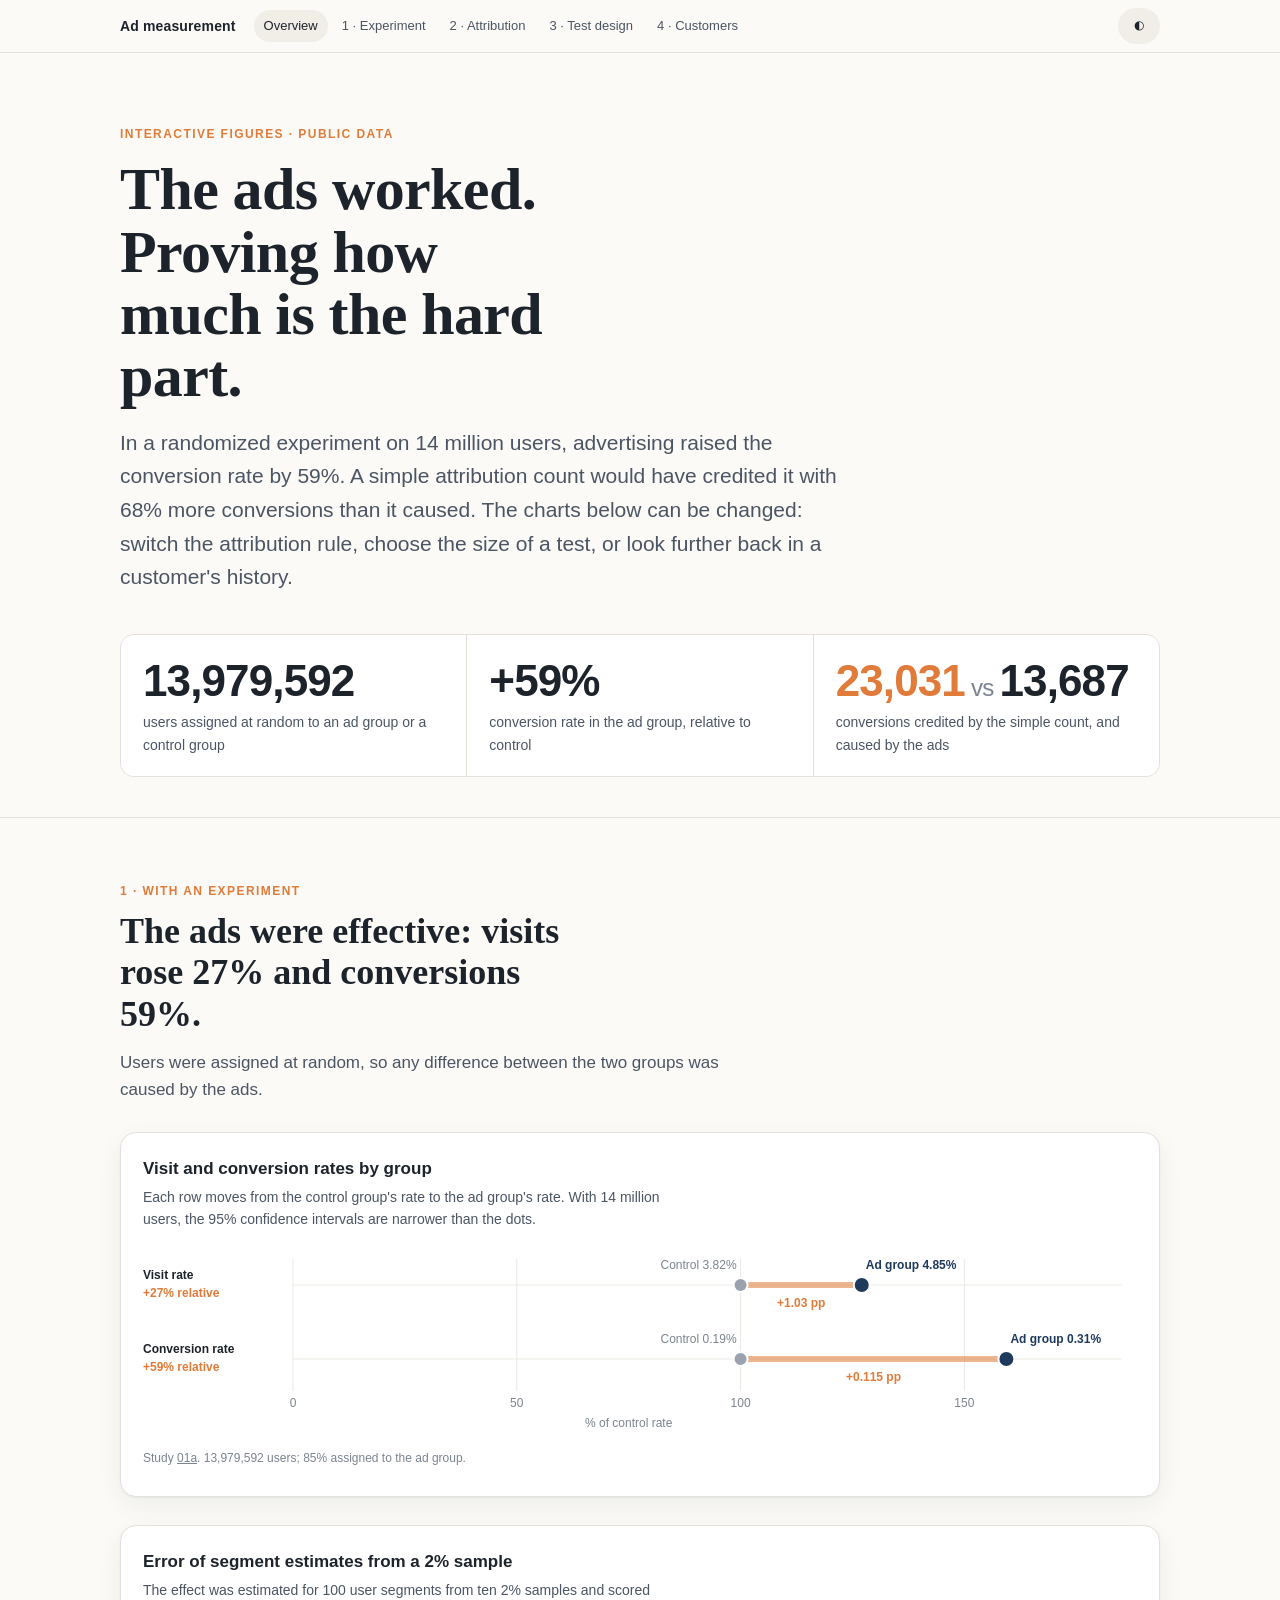
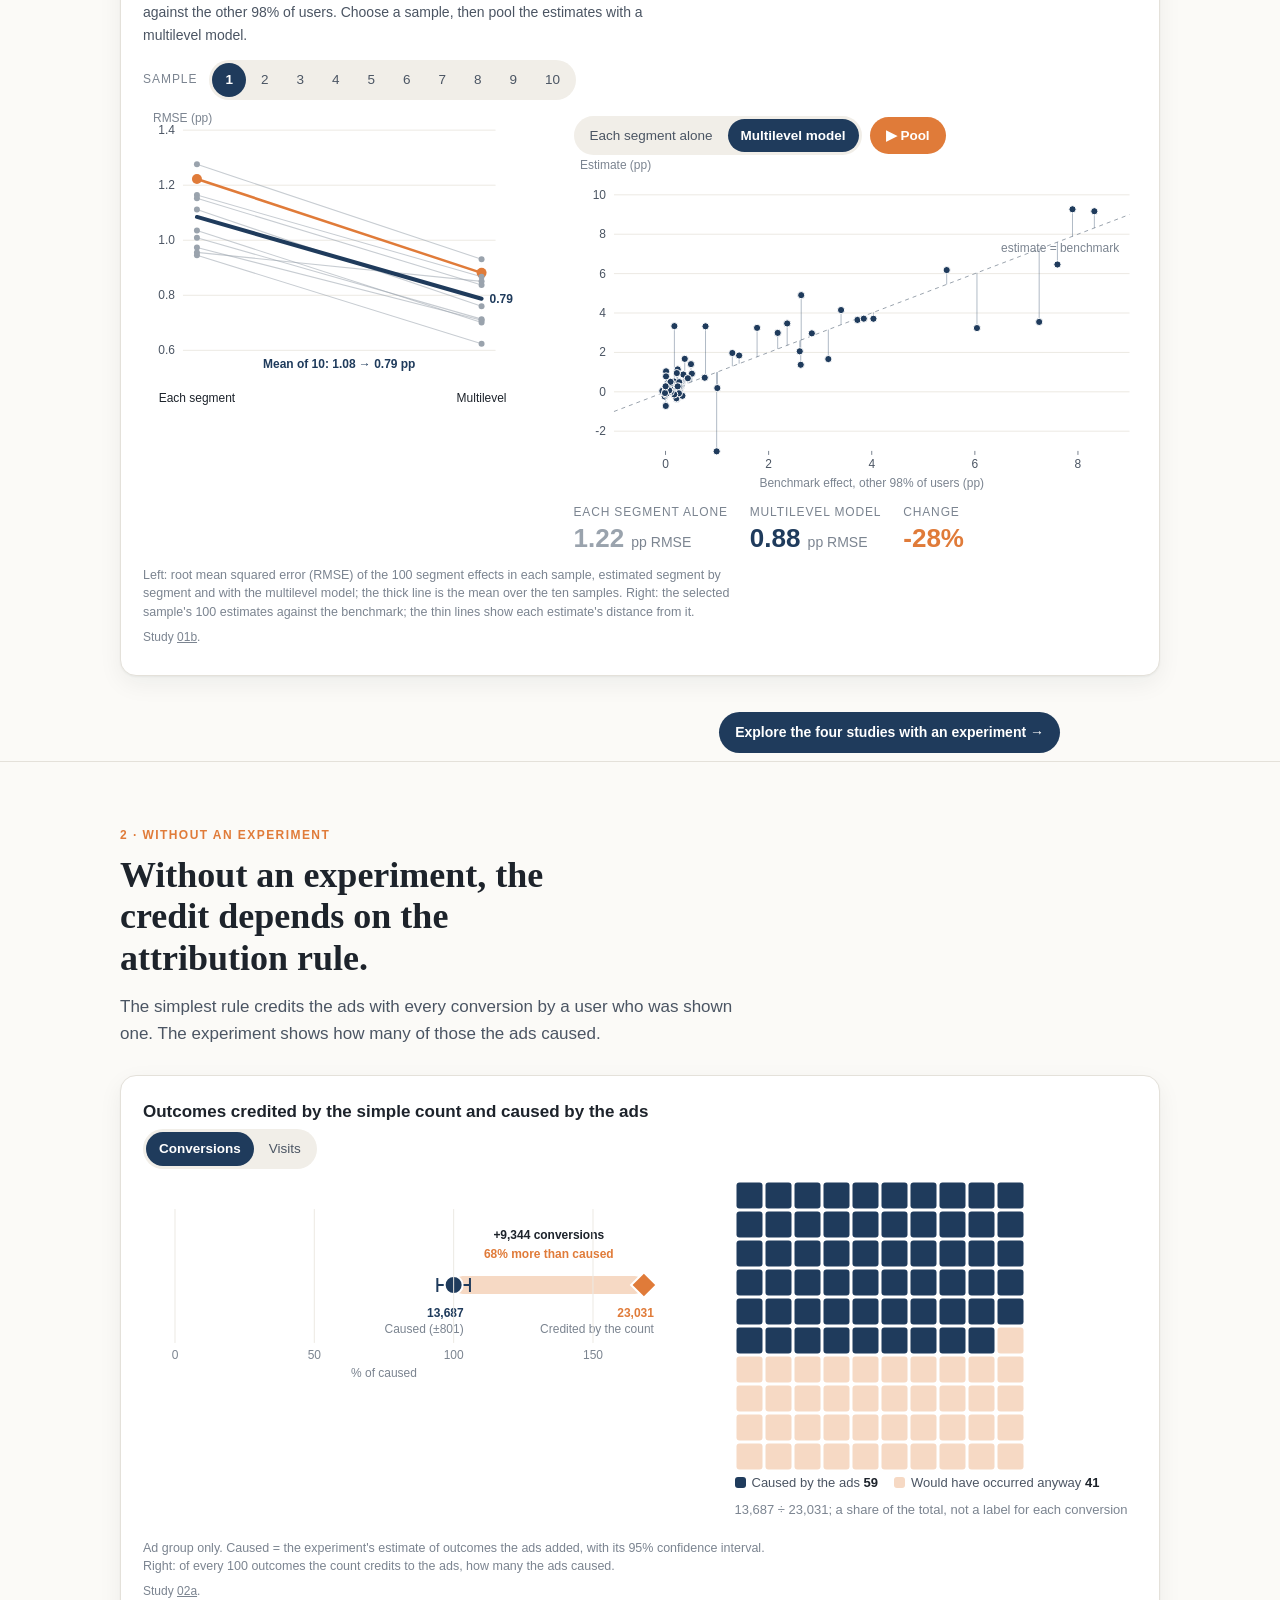
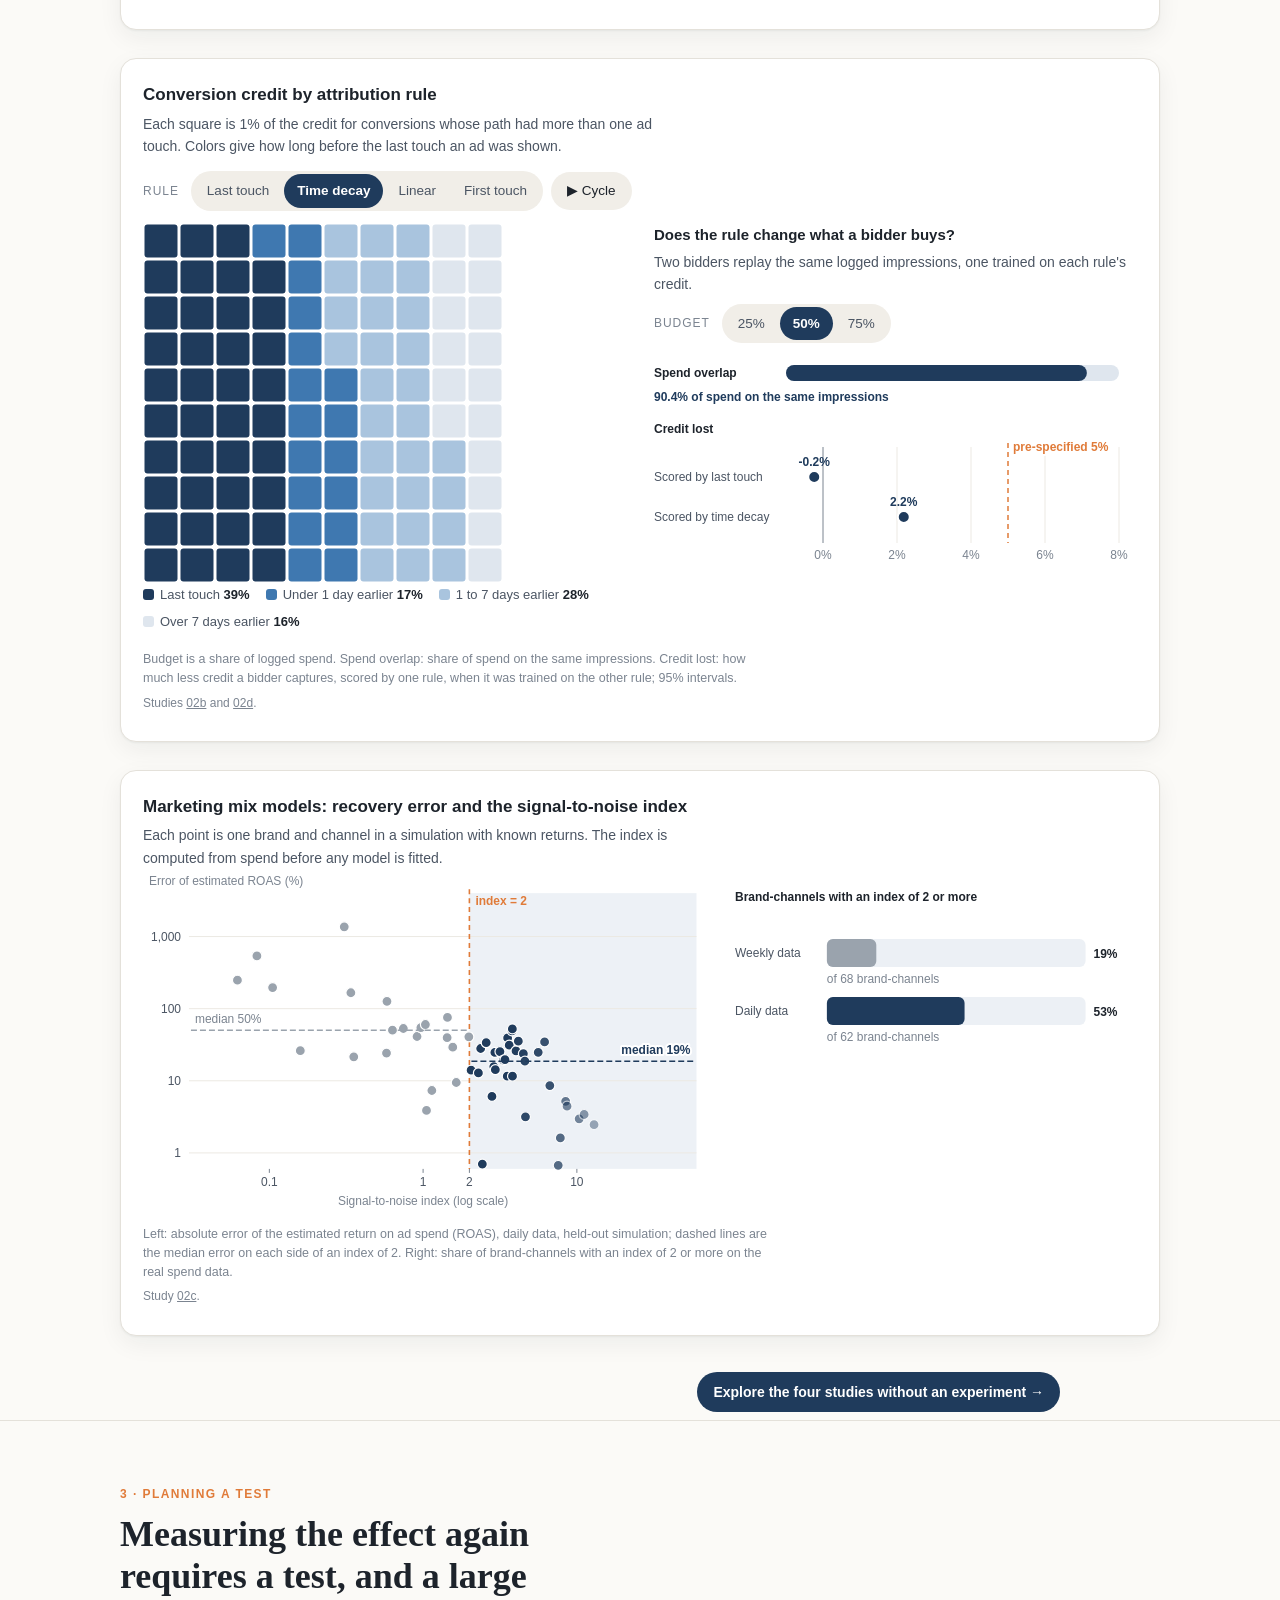
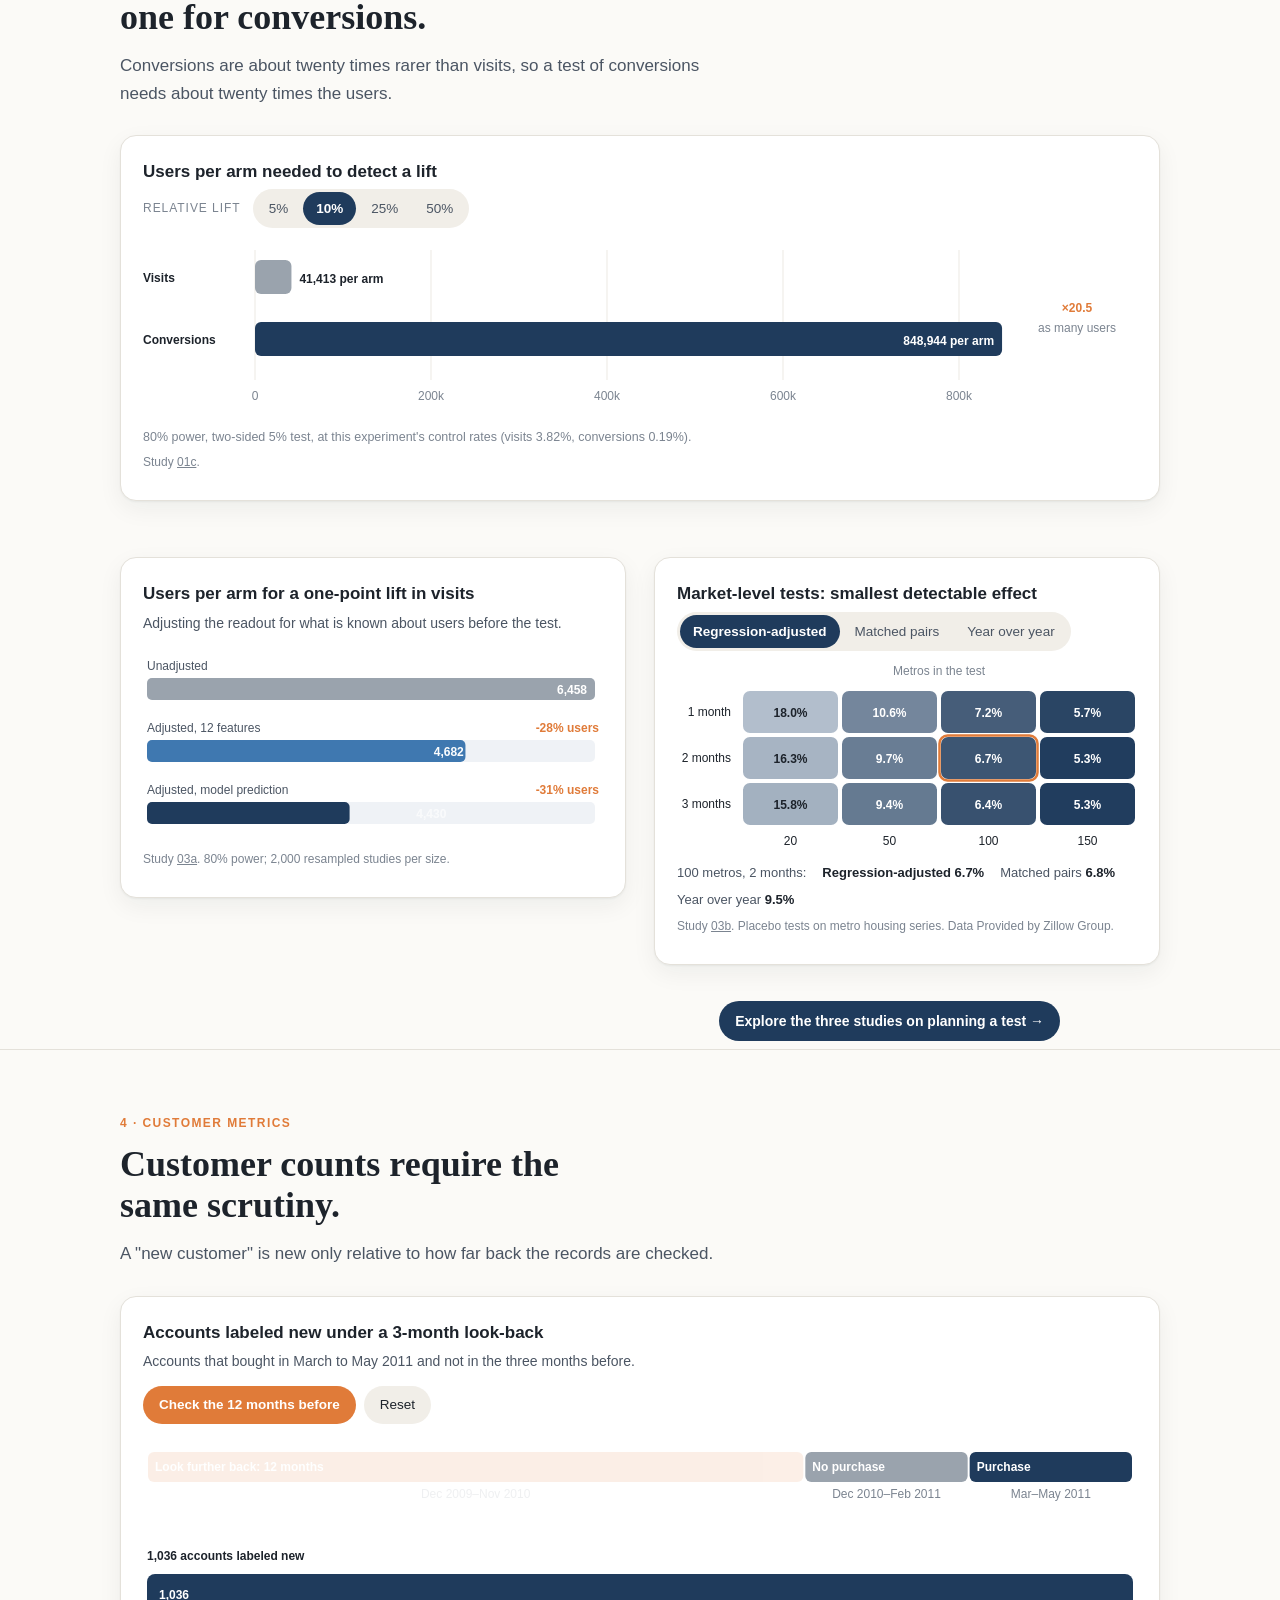
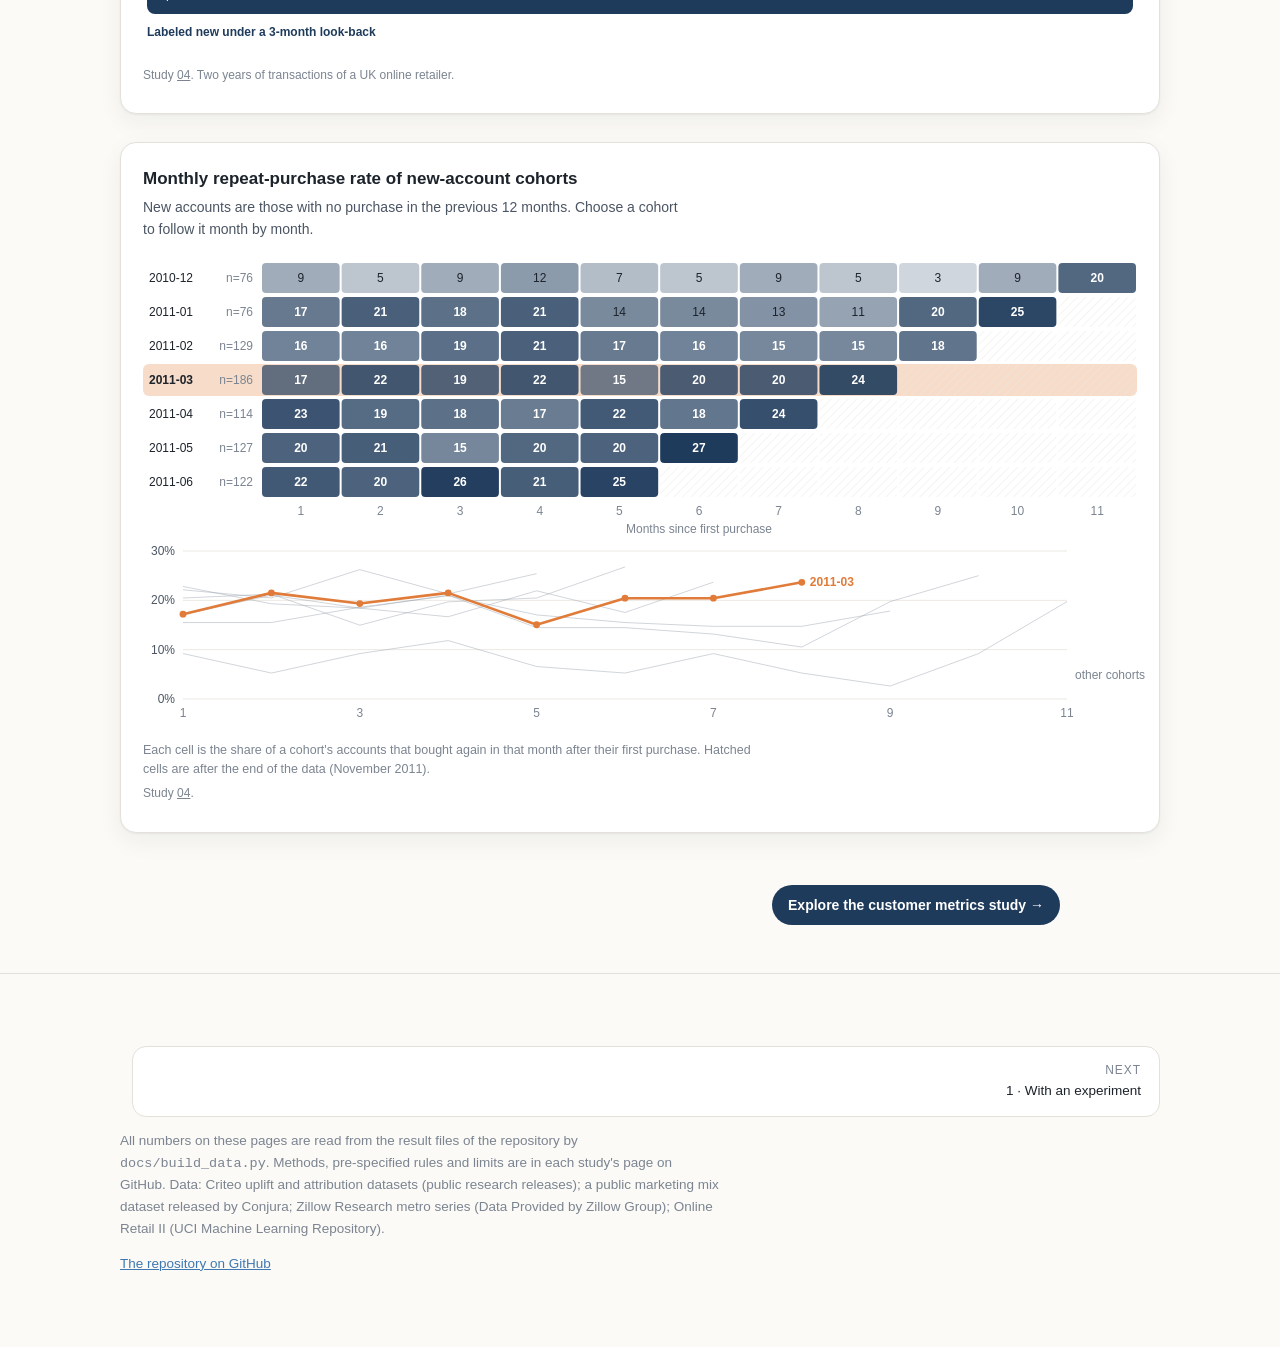
==== docs/index.html @ c1d4cd43 "Separate the 59% lift from the 59-of-100 share in figure 1 - Panel A labels the lifts as relative - " ====
<!doctype html>
<html lang="en">
<head>
<meta charset="utf-8">
<meta name="viewport" content="width=device-width, initial-scale=1">
<title>Ad Measurement Explorer</title>
<meta name="description" content="Interactive figures for a study of advertising measurement on public data.">
<link rel="stylesheet" href="assets/site.css">
</head>
<body data-page="index">
<div class="top"><div class="wrap">
  <a class="brand" href="index.html" style="color:inherit;text-decoration:none">Ad measurement</a>
  <nav id="nav"><a href="index.html" data-page="index">Overview</a><a href="01.html" data-page="01">1 · Experiment</a><a href="02.html" data-page="02">2 · Attribution</a><a href="03.html" data-page="03">3 · Test design</a><a href="04.html" data-page="04">4 · Customers</a></nav>
  <button class="btn ghost toggle-theme" id="theme" type="button" aria-label="Switch light or dark theme">◐</button>
</div></div>
<header class="hero"><div class="wrap">
  <div class="kicker">Interactive figures · public data</div>
  <h1 class="serif">The ads worked. Proving how much is the hard part.</h1>
  <p class="dek">In a randomized experiment on 14 million users, advertising raised the conversion rate by 59%. A simple attribution count would have credited it with 68% more conversions than it caused. The charts below can be changed: switch the attribution rule, choose the size of a test, or look further back in a customer's history.</p>
  <div class="stats">
    <div class="stat"><div class="n" data-count="users">0</div><div class="l">users assigned at random to an ad group or a control group</div></div>
    <div class="stat"><div class="n">+<span data-count="convLift">0</span>%</div><div class="l">conversion rate in the ad group, relative to control</div></div>
    <div class="stat"><div class="n"><span class="o" data-count="credited">0</span><span class="vs">vs</span><span data-count="caused">0</span></div><div class="l">conversions credited by the simple count, and caused by the ads</div></div>
  </div>
</div></header>

<!-- ============================== 1 ============================== -->
<section class="part" id="effect"><div class="wrap">
  <div class="kicker">1 · With an experiment</div>
  <h2 class="serif">The ads were effective: visits rose 27% and conversions 59%.</h2>
  <p class="lead">Users were assigned at random, so any difference between the two groups was caused by the ads.</p>

  <div class="card">
    <h3>Visit and conversion rates by group</h3>
    <p class="sub">Each row moves from the control group's rate to the ad group's rate. With 14 million users, the 95% confidence intervals are narrower than the dots.</p>
    <div id="c-rates"></div>
    <p class="src">Study <a href="https://github.com/lyz44git/ad-measurement-and-metrics/tree/main/01_with_an_experiment/01a_ad_incrementality">01a</a>. 13,979,592 users; 85% assigned to the ad group.</p>
  </div>

  <div class="card">
    <h3>Error of segment estimates from a 2% sample</h3>
    <p class="sub">The effect was estimated for 100 user segments from ten 2% samples and scored against the other 98% of users. Choose a sample, then pool the estimates with a multilevel model.</p>
    <div class="ctrl"><span class="lab">Sample</span><div class="seg" id="seg-samples"></div></div>
    <div class="row2 w">
      <div><div id="c-slope"></div></div>
      <div>
        <div class="ctrl"><div class="seg" id="seg-pool"><button type="button" data-v="nopool">Each segment alone</button><button type="button" data-v="bayes">Multilevel model</button></div><button class="btn" id="play-pool" type="button">▶ Pool</button></div>
        <div id="c-scatter"></div>
        <div class="readout" id="ro-seg"></div>
      </div>
    </div>
    <p class="note">Left: root mean squared error (RMSE) of the 100 segment effects in each sample, estimated segment by segment and with the multilevel model; the thick line is the mean over the ten samples. Right: the selected sample's 100 estimates against the benchmark; the thin lines show each estimate's distance from it.</p>
    <p class="src">Study <a href="https://github.com/lyz44git/ad-measurement-and-metrics/tree/main/01_with_an_experiment/01b_bayesian_segment_effects">01b</a>.</p>
  </div>
</div></section>

<!-- ============================== 2 ============================== -->
<div class="wrap explore"><a href="01.html">Explore the four studies with an experiment →</a></div>
<section class="part" id="credit"><div class="wrap">
  <div class="kicker">2 · Without an experiment</div>
  <h2 class="serif">Without an experiment, the credit depends on the attribution rule.</h2>
  <p class="lead">The simplest rule credits the ads with every conversion by a user who was shown one. The experiment shows how many of those the ads caused.</p>

  <div class="card">
    <h3>Outcomes credited by the simple count and caused by the ads</h3>
    <div class="ctrl"><div class="seg" id="seg-gap"><button type="button" data-v="conversion">Conversions</button><button type="button" data-v="visit">Visits</button></div></div>
    <div class="row2 v">
      <div id="c-gap"></div>
      <div><div id="c-hundred"></div><div class="legend" id="lg-hundred"></div></div>
    </div>
    <p class="note">Ad group only. Caused = the experiment's estimate of outcomes the ads added, with its 95% confidence interval. Right: of every 100 outcomes the count credits to the ads, how many the ads caused.</p>
    <p class="src">Study <a href="https://github.com/lyz44git/ad-measurement-and-metrics/tree/main/02_without_an_experiment/02a_attribution_metric_validation">02a</a>.</p>
  </div>

  <div class="card">
    <h3>Conversion credit by attribution rule</h3>
    <p class="sub">Each square is 1% of the credit for conversions whose path had more than one ad touch. Colors give how long before the last touch an ad was shown.</p>
    <div class="ctrl"><span class="lab">Rule</span><div class="seg" id="seg-rule"><button type="button" data-v="cr_last">Last touch</button><button type="button" data-v="cr_decay">Time decay</button><button type="button" data-v="cr_linear">Linear</button><button type="button" data-v="cr_first">First touch</button></div><button class="btn ghost" id="play-rule" type="button">▶ Cycle</button></div>
    <div class="row2">
      <div><div id="c-waffle"></div><div class="legend" id="lg-waffle"></div></div>
      <div>
        <h3 style="font-size:15px">Does the rule change what a bidder buys?</h3>
        <p class="sub" style="margin-bottom:8px">Two bidders replay the same logged impressions, one trained on each rule's credit.</p>
        <div class="ctrl"><span class="lab">Budget</span><div class="seg" id="seg-budget"><button type="button" data-v="0.25">25%</button><button type="button" data-v="0.5">50%</button><button type="button" data-v="0.75">75%</button></div></div>
        <div id="c-bid"></div>
      </div>
    </div>
    <p class="note">Budget is a share of logged spend. Spend overlap: share of spend on the same impressions. Credit lost: how much less credit a bidder captures, scored by one rule, when it was trained on the other rule; 95% intervals.</p>
    <p class="src">Studies <a href="https://github.com/lyz44git/ad-measurement-and-metrics/tree/main/02_without_an_experiment/02b_multi_touch_attribution">02b</a> and <a href="https://github.com/lyz44git/ad-measurement-and-metrics/tree/main/02_without_an_experiment/02d_attribution_and_bidding">02d</a>.</p>
  </div>

  <div class="card">
    <h3>Marketing mix models: recovery error and the signal-to-noise index</h3>
    <p class="sub">Each point is one brand and channel in a simulation with known returns. The index is computed from spend before any model is fitted.</p>
    <div class="row2 v">
      <div id="c-mmm"></div>
      <div><div id="c-share"></div></div>
    </div>
    <p class="note">Left: absolute error of the estimated return on ad spend (ROAS), daily data, held-out simulation; dashed lines are the median error on each side of an index of 2. Right: share of brand-channels with an index of 2 or more on the real spend data.</p>
    <p class="src">Study <a href="https://github.com/lyz44git/ad-measurement-and-metrics/tree/main/02_without_an_experiment/02c_marketing_mix_modeling">02c</a>.</p>
  </div>
</div></section>

<!-- ============================== 3 ============================== -->
<div class="wrap explore"><a href="02.html">Explore the four studies without an experiment →</a></div>
<section class="part" id="tests"><div class="wrap">
  <div class="kicker">3 · Planning a test</div>
  <h2 class="serif">Measuring the effect again requires a test, and a large one for conversions.</h2>
  <p class="lead">Conversions are about twenty times rarer than visits, so a test of conversions needs about twenty times the users.</p>

  <div class="card">
    <h3>Users per arm needed to detect a lift</h3>
    <div class="ctrl"><span class="lab">Relative lift</span><div class="seg" id="seg-lift"></div></div>
    <div id="c-size"></div>
    <p class="note">80% power, two-sided 5% test, at this experiment's control rates (visits 3.82%, conversions 0.19%).</p>
    <p class="src">Study <a href="https://github.com/lyz44git/ad-measurement-and-metrics/tree/main/01_with_an_experiment/01c_sql_metric_readout">01c</a>.</p>
  </div>

  <div class="row2">
    <div class="card">
      <h3>Users per arm for a one-point lift in visits</h3>
      <p class="sub">Adjusting the readout for what is known about users before the test.</p>
      <div id="c-cov"></div>
      <p class="src">Study <a href="https://github.com/lyz44git/ad-measurement-and-metrics/tree/main/03_planning_a_test/03a_lift_study_sizing">03a</a>. 80% power; 2,000 resampled studies per size.</p>
    </div>
    <div class="card">
      <h3>Market-level tests: smallest detectable effect</h3>
      <div class="ctrl"><div class="seg" id="seg-geo"><button type="button" data-v="adjusted">Regression-adjusted</button><button type="button" data-v="pairs">Matched pairs</button><button type="button" data-v="yoy">Year over year</button></div></div>
      <div id="c-geo"></div>
      <div id="c-geo-ro"></div>
      <p class="src">Study <a href="https://github.com/lyz44git/ad-measurement-and-metrics/tree/main/03_planning_a_test/03b_geo_experiment_design">03b</a>. Placebo tests on metro housing series. Data Provided by Zillow Group.</p>
    </div>
  </div>
</div></section>

<!-- ============================== 4 ============================== -->
<div class="wrap explore"><a href="03.html">Explore the three studies on planning a test →</a></div>
<section class="part" id="customers"><div class="wrap">
  <div class="kicker">4 · Customer metrics</div>
  <h2 class="serif">Customer counts require the same scrutiny.</h2>
  <p class="lead">A "new customer" is new only relative to how far back the records are checked.</p>

  <div class="card">
    <h3>Accounts labeled new under a 3-month look-back</h3>
    <p class="sub">Accounts that bought in March to May 2011 and not in the three months before.</p>
    <div class="ctrl"><button class="btn" id="btn-look" type="button">Check the 12 months before</button><button class="btn ghost" id="btn-reset" type="button">Reset</button></div>
    <div id="c-timeline"></div>
    <div id="c-newbar"></div>
    <p class="src">Study <a href="https://github.com/lyz44git/ad-measurement-and-metrics/tree/main/04_customer_metrics_retention">04</a>. Two years of transactions of a UK online retailer.</p>
  </div>

  <div class="card">
    <h3>Monthly repeat-purchase rate of new-account cohorts</h3>
    <p class="sub">New accounts are those with no purchase in the previous 12 months. Choose a cohort to follow it month by month.</p>
    <div id="c-heat"></div>
    <div id="c-curve"></div>
    <p class="note">Each cell is the share of a cohort's accounts that bought again in that month after their first purchase. Hatched cells are after the end of the data (November 2011).</p>
    <p class="src">Study <a href="https://github.com/lyz44git/ad-measurement-and-metrics/tree/main/04_customer_metrics_retention">04</a>.</p>
  </div>
</div></section>
<div class="wrap explore" style="margin-top:8px"><a href="04.html">Explore the customer metrics study →</a></div>
<footer><div class="wrap">
  <div class="pager"><span></span><a class="next" href="01.html"><small>Next</small>1 · With an experiment</a></div>
  <p>All numbers on these pages are read from the result files of the repository by <code>docs/build_data.py</code>. Methods, pre-specified rules and limits are in each study's page on GitHub. Data: Criteo uplift and attribution datasets (public research releases); a public marketing mix dataset released by Conjura; Zillow Research metro series (Data Provided by Zillow Group); Online Retail II (UCI Machine Learning Repository).</p>
  <p><a href="https://github.com/lyz44git/ad-measurement-and-metrics">The repository on GitHub</a></p>
</div></footer>
<div id="tip" role="tooltip"></div>
<script src="data.js"></script>
<script src="assets/explorer.js?v=20261118d"></script>
</body>
</html>
---- docs/assets/site.css ----
:root {
  --paper: #fbfaf7; --card: #ffffff; --ink: #1d232b; --ink2: #4b5563; --muted: #7b8490; --rule: #e4e1da; --grid: #ece9e3;
  --navy: #1f3b5c; --blue: #3f78b0; --light: #a9c4de; --pale: #dfe6ee; --grey: #9aa3ad; --orange: #e07b39; --orange-soft: #f6d9c4;
  --chip: #f1eee8; --chip-on: #1f3b5c; --chip-on-ink: #ffffff; --on: #ffffff; --shadow: 0 1px 2px rgba(20,30,40,.05), 0 8px 24px rgba(20,30,40,.06);
}
@media (prefers-color-scheme: dark) {
  :root:not([data-theme="light"]) {
    --paper: #11151b; --card: #171c23; --ink: #e8ebef; --ink2: #b6bec8; --muted: #8b95a1; --rule: #2a313b; --grid: #232a33;
    --navy: #8fb4e0; --blue: #5b93cf; --light: #3d5f86; --pale: #2c3a4b; --grey: #6b7581; --orange: #f0955a; --orange-soft: #4a3020;
    --chip: #222932; --chip-on: #8fb4e0; --chip-on-ink: #11151b; --on: #11151b; --shadow: 0 1px 2px rgba(0,0,0,.3), 0 8px 24px rgba(0,0,0,.25);
  }
}
:root[data-theme="dark"] {
  --paper: #11151b; --card: #171c23; --ink: #e8ebef; --ink2: #b6bec8; --muted: #8b95a1; --rule: #2a313b; --grid: #232a33;
  --navy: #8fb4e0; --blue: #5b93cf; --light: #3d5f86; --pale: #2c3a4b; --grey: #6b7581; --orange: #f0955a; --orange-soft: #4a3020;
  --chip: #222932; --chip-on: #8fb4e0; --chip-on-ink: #11151b; --on: #11151b; --shadow: 0 1px 2px rgba(0,0,0,.3), 0 8px 24px rgba(0,0,0,.25);
}
* { box-sizing: border-box; }
html { scroll-behavior: smooth; }
body { margin: 0; background: var(--paper); color: var(--ink); font: 16px/1.6 -apple-system, BlinkMacSystemFont, "Segoe UI", "Helvetica Neue", Arial, sans-serif; -webkit-font-smoothing: antialiased; }
.wrap { max-width: 1080px; margin: 0 auto; padding: 0 20px; }
.serif { font-family: "Iowan Old Style", "Palatino Linotype", Palatino, Georgia, serif; }
a { color: var(--blue); }

/* header */
.top { position: sticky; top: 0; z-index: 20; background: color-mix(in srgb, var(--paper) 88%, transparent); backdrop-filter: blur(8px); border-bottom: 1px solid var(--rule); }
.top .wrap { display: flex; align-items: center; gap: 18px; height: 52px; overflow-x: auto; scrollbar-width: none; }
.top .brand { font-weight: 650; font-size: 14px; white-space: nowrap; letter-spacing: .01em; }
.top nav { display: flex; gap: 4px; }
.top nav a { color: var(--ink2); text-decoration: none; font-size: 13px; padding: 6px 10px; border-radius: 999px; white-space: nowrap; transition: background .2s, color .2s; }
.top nav a.on, .top nav a:hover { background: var(--chip); color: var(--ink); }

.hero { padding: 72px 0 40px; }
.kicker { text-transform: uppercase; letter-spacing: .12em; font-size: 12px; color: var(--orange); font-weight: 650; }
h1 { font-size: clamp(34px, 6vw, 60px); line-height: 1.04; margin: 14px 0 18px; font-weight: 600; letter-spacing: -.01em; max-width: 15ch; }
.dek { font-size: clamp(17px, 2.2vw, 21px); color: var(--ink2); max-width: 62ch; margin: 0; }
.stats { display: grid; grid-template-columns: repeat(3, 1fr); gap: 1px; background: var(--rule); border: 1px solid var(--rule); border-radius: 14px; overflow: hidden; margin-top: 40px; }
.stat { background: var(--card); padding: 22px 22px 20px; }
.stat .n { font-size: clamp(28px, 4.4vw, 44px); font-weight: 650; font-variant-numeric: tabular-nums; letter-spacing: -.02em; line-height: 1.1; }
.stat .l { color: var(--ink2); font-size: 14px; margin-top: 6px; }
.stat .n .vs { color: var(--muted); font-weight: 400; font-size: .55em; margin: 0 .25em; }
.stat .n .o { color: var(--orange); }

/* sections */
section.part { padding: 64px 0 16px; border-top: 1px solid var(--rule); }
.part h2 { font-size: clamp(26px, 3.6vw, 36px); line-height: 1.15; margin: 10px 0 14px; font-weight: 600; max-width: 26ch; }
.part > .wrap > p.lead { color: var(--ink2); max-width: 66ch; margin: 0 0 8px; font-size: 17px; }
.card { background: var(--card); border: 1px solid var(--rule); border-radius: 16px; box-shadow: var(--shadow); padding: 22px 22px 16px; margin: 28px 0; }
.card h3 { font-size: 17px; margin: 0; font-weight: 650; }
.card .sub { color: var(--ink2); font-size: 14px; margin: 4px 0 14px; max-width: 70ch; }
.card .note { color: var(--muted); font-size: 12.5px; margin: 12px 0 0; line-height: 1.5; max-width: 90ch; }
.card .src { font-size: 12px; color: var(--muted); margin-top: 6px; }
.card .src a { color: var(--muted); }
.row2 { display: grid; grid-template-columns: minmax(0, 1fr) minmax(0, 1fr); gap: 28px; align-items: start; }
.row2 > *, .card { min-width: 0; }
.row2.w { grid-template-columns: minmax(0, 5fr) minmax(0, 7fr); }
.row2.v { grid-template-columns: minmax(0, 7fr) minmax(0, 5fr); }
@media (max-width: 760px) { .row2, .row2.w, .row2.v { grid-template-columns: minmax(0, 1fr); } .stats { grid-template-columns: 1fr; } .hero { padding-top: 44px; } }

/* controls */
.ctrl { display: flex; flex-wrap: wrap; gap: 8px; align-items: center; margin: 4px 0 12px; }
.ctrl .lab { font-size: 12px; color: var(--muted); text-transform: uppercase; letter-spacing: .08em; margin-right: 4px; }
.seg { display: inline-flex; background: var(--chip); border-radius: 999px; padding: 3px; gap: 2px; flex-wrap: wrap; }
.seg button, .btn { font: inherit; font-size: 13.5px; border: 0; background: transparent; color: var(--ink2); padding: 6px 13px; border-radius: 999px; cursor: pointer; transition: background .2s, color .2s, transform .1s; }
.seg button[aria-pressed="true"] { background: var(--chip-on); color: var(--chip-on-ink); font-weight: 600; }
.seg button:hover:not([aria-pressed="true"]) { color: var(--ink); }
.btn { background: var(--orange); color: var(--on); font-weight: 600; padding: 8px 16px; }
.btn.ghost { background: var(--chip); color: var(--ink); font-weight: 500; }
.btn:active, .seg button:active { transform: scale(.97); }
button:focus-visible { outline: 2px solid var(--orange); outline-offset: 2px; }

/* readouts */
.readout { display: flex; gap: 22px; flex-wrap: wrap; margin: 6px 0 0; }
.readout .k { font-size: 12px; color: var(--muted); text-transform: uppercase; letter-spacing: .07em; }
.readout .v { font-size: 26px; font-weight: 650; font-variant-numeric: tabular-nums; line-height: 1.2; }
.readout .v small { font-size: 14px; color: var(--muted); font-weight: 500; }
.legend { display: flex; flex-wrap: wrap; gap: 6px 16px; font-size: 13px; color: var(--ink2); margin: 2px 0 6px; }
.legend i { display: inline-block; width: 11px; height: 11px; border-radius: 3px; margin-right: 6px; vertical-align: -1px; }
.legend b { font-variant-numeric: tabular-nums; color: var(--ink); font-weight: 600; }

/* svg */
svg { display: block; overflow: visible; max-width: 100%; }
svg text { fill: var(--ink2); font-size: 12px; font-family: inherit; }
svg .t-ink { fill: var(--ink); }
svg .t-strong { fill: var(--ink); font-weight: 650; }
svg .t-muted { fill: var(--muted); }
svg .t-orange { fill: var(--orange); font-weight: 650; }
svg .t-navy { fill: var(--navy); font-weight: 650; }
svg .t-on { fill: var(--on); }
svg .halo { paint-order: stroke; stroke: var(--card); stroke-width: 4px; stroke-linejoin: round; }
svg .axis { stroke: var(--muted); stroke-width: 1; }
svg .gridl { stroke: var(--grid); stroke-width: 1; }
svg .f-navy { fill: var(--navy); } svg .f-blue { fill: var(--blue); } svg .f-light { fill: var(--light); } svg .f-pale { fill: var(--pale); }
svg .f-grey { fill: var(--grey); } svg .f-orange { fill: var(--orange); } svg .f-osoft { fill: var(--orange-soft); } svg .f-card { fill: var(--card); }
svg .s-navy { stroke: var(--navy); } svg .s-grey { stroke: var(--grey); } svg .s-orange { stroke: var(--orange); } svg .s-blue { stroke: var(--blue); } svg .s-card { stroke: var(--card); }
svg .sq { transition: fill .45s ease; }
svg .hot { cursor: pointer; }
.fade { transition: opacity .4s ease; }

#tip { position: fixed; pointer-events: none; z-index: 50; background: var(--ink); color: var(--paper); font-size: 12.5px; line-height: 1.4; padding: 7px 10px; border-radius: 8px; opacity: 0; transform: translateY(4px); transition: opacity .12s, transform .12s; max-width: 260px; }
#tip.on { opacity: 1; transform: none; }

footer { border-top: 1px solid var(--rule); margin-top: 48px; padding: 32px 0 60px; color: var(--muted); font-size: 13.5px; }
footer p { max-width: 80ch; }
.toggle-theme { margin-left: auto; font-size: 12px; }

/* study pages */
.pagehero { padding: 56px 0 8px; }
.pagehero h1 { font-size: clamp(30px, 5vw, 48px); max-width: 22ch; }
.study-k { display: inline-flex; gap: 10px; align-items: center; }
.study-k .code { font-family: ui-monospace, SFMono-Regular, Menlo, monospace; font-size: 12px; background: var(--chip); color: var(--ink); padding: 3px 8px; border-radius: 6px; letter-spacing: 0; text-transform: none; }
.gh { display: inline-flex; align-items: center; gap: 6px; font-size: 14px; font-weight: 600; text-decoration: none; color: var(--blue); margin: 4px 0 8px; }
.gh:hover { text-decoration: underline; }
.explore { display: flex; justify-content: flex-end; margin: -8px 0 8px; }
.explore a { font-size: 14px; font-weight: 600; text-decoration: none; color: var(--chip-on-ink); background: var(--chip-on); padding: 9px 16px; border-radius: 999px; }
.pager { display: flex; justify-content: space-between; gap: 12px; margin: 40px 0 0; flex-wrap: wrap; }
.pager a { flex: 1 1 240px; border: 1px solid var(--rule); background: var(--card); border-radius: 14px; padding: 14px 18px; text-decoration: none; color: var(--ink); }
.pager a small { display: block; color: var(--muted); font-size: 12px; text-transform: uppercase; letter-spacing: .08em; }
.pager a.next { text-align: right; }
.chks { display: grid; grid-template-columns: repeat(auto-fill, minmax(150px, 1fr)); gap: 10px; }
.chk { border: 1px solid var(--rule); border-radius: 12px; padding: 12px 14px; background: var(--paper); }
.chk .k { font-size: 12px; color: var(--muted); }
.chk .v { font-size: 20px; font-weight: 650; font-variant-numeric: tabular-nums; }
.chk .v small { font-size: 12px; color: var(--muted); font-weight: 500; }
.chk .s { font-size: 12px; font-weight: 600; color: var(--navy); }
.chk.info .s { color: var(--orange); }
.tblwrap { max-height: 420px; overflow: auto; border: 1px solid var(--rule); border-radius: 12px; }
.tbl { width: 100%; border-collapse: collapse; font-size: 13px; }
.tbl th { position: sticky; top: 0; background: var(--card); text-align: left; font-weight: 600; color: var(--muted); font-size: 12px; padding: 8px 10px; border-bottom: 1px solid var(--rule); }
.tbl td { padding: 7px 10px; border-bottom: 1px solid var(--grid); }
.tbl td.num { text-align: right; font-variant-numeric: tabular-nums; white-space: nowrap; }
.tbl td.ok { color: var(--navy); font-weight: 700; text-align: center; }
.tbl tbody tr { animation: rowin .35s ease both; }
@keyframes rowin { from { opacity: 0; transform: translateY(4px); } to { opacity: 1; transform: none; } }
@media (prefers-reduced-motion: reduce) { .tbl tbody tr { animation: none; } }
.heat { width: 100%; border-collapse: separate; border-spacing: 4px; font-size: 13px; }
.heat th { font-weight: 600; color: var(--muted); font-size: 12px; text-align: left; padding: 4px 6px; }
.heat thead th { text-align: center; }
.heat td { position: relative; height: 46px; border-radius: 8px; text-align: center; font-weight: 650; font-variant-numeric: tabular-nums; background: color-mix(in srgb, var(--navy) calc(var(--a) * 100%), var(--paper)); transition: transform .15s, box-shadow .15s; }
.heat td span { position: relative; color: var(--ink); }
.heat td[style*="--a:0.9"] span, .heat td[style*="--a:1.0"] span, .heat td[style*="--a:0.6"] span, .heat td[style*="--a:0.7"] span, .heat td[style*="--a:0.8"] span { color: var(--on); }
.heat tr.hl th { color: var(--ink); }
.heat td.hl, .heat tr.hl td { box-shadow: inset 0 0 0 2px var(--orange); }
details.more { margin-top: 10px; }
details.more summary { cursor: pointer; font-weight: 600; font-size: 14px; color: var(--ink2); }
@media (max-width: 760px) { .heat { font-size: 12px; border-spacing: 2px; } .heat td { height: 40px; } }
body:not([data-page="index"]) .part h2 { font-size: clamp(22px, 2.8vw, 28px); max-width: 46ch; line-height: 1.22; }
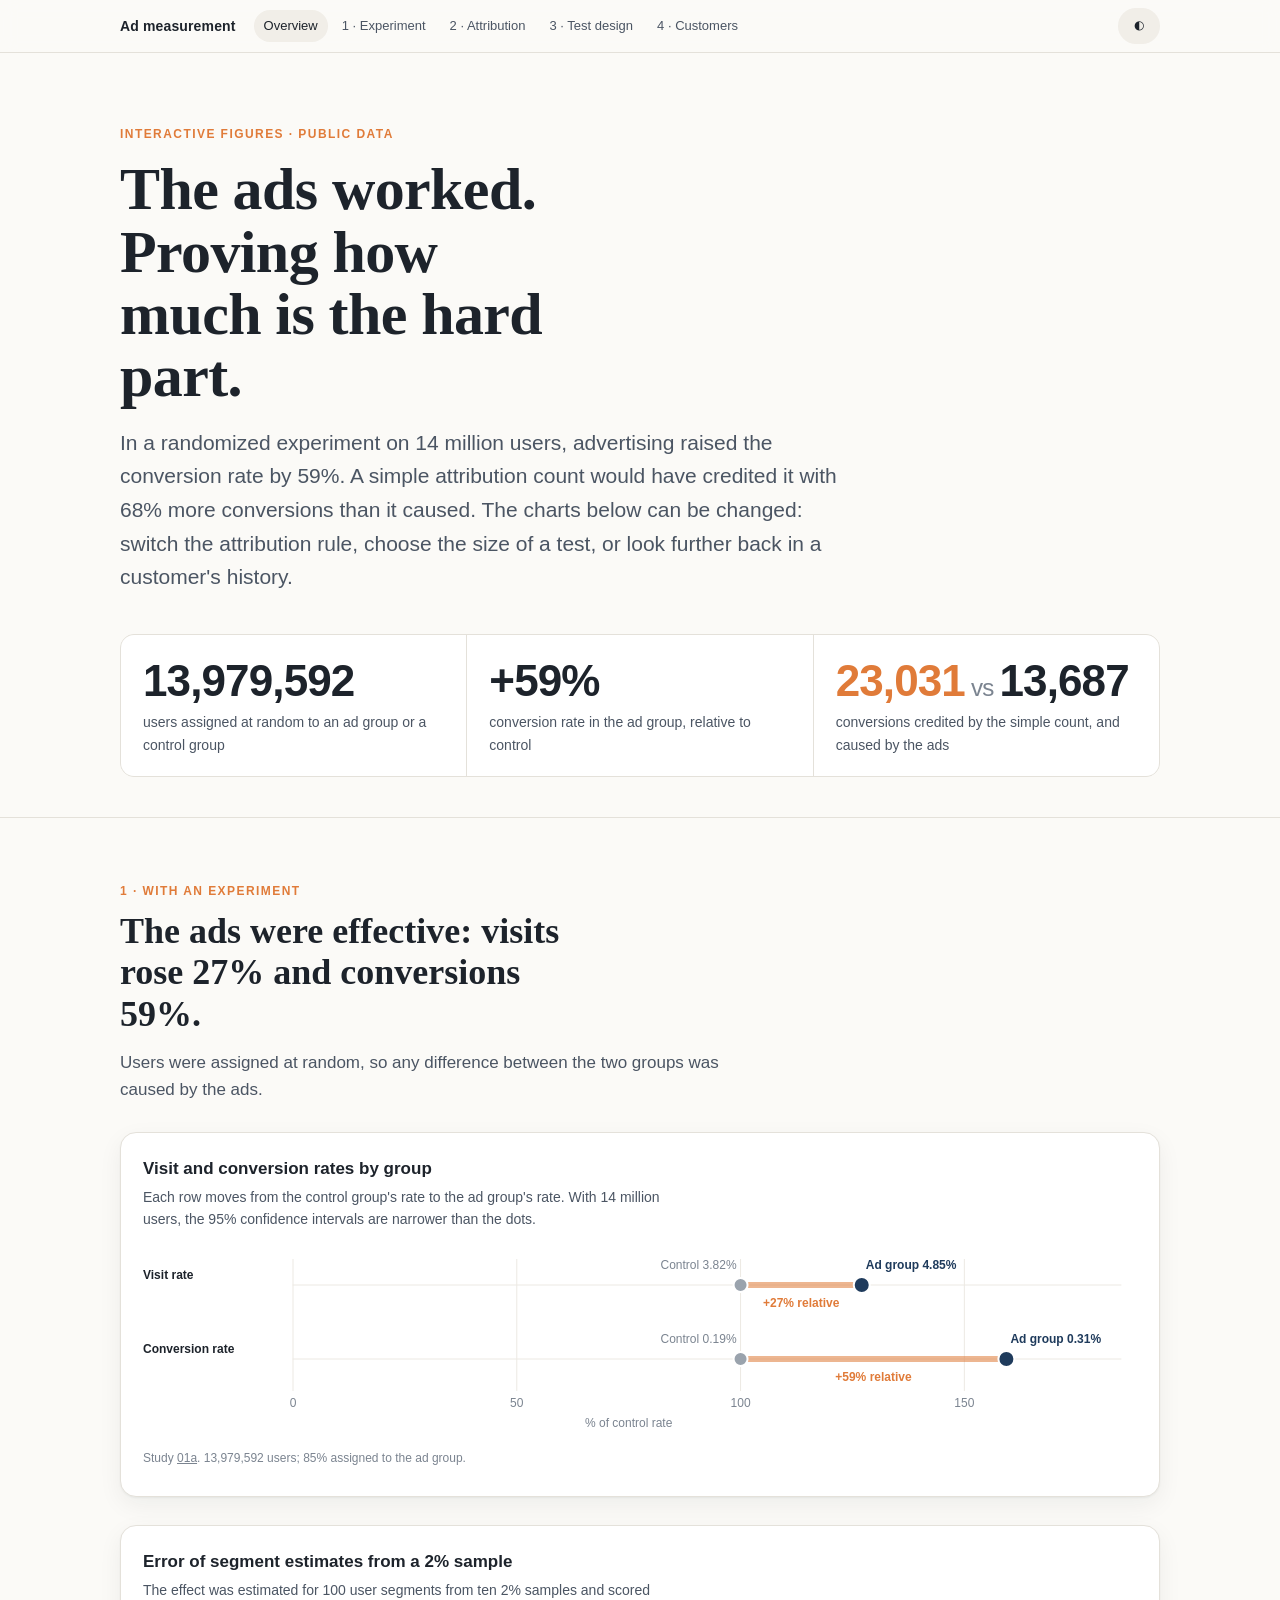
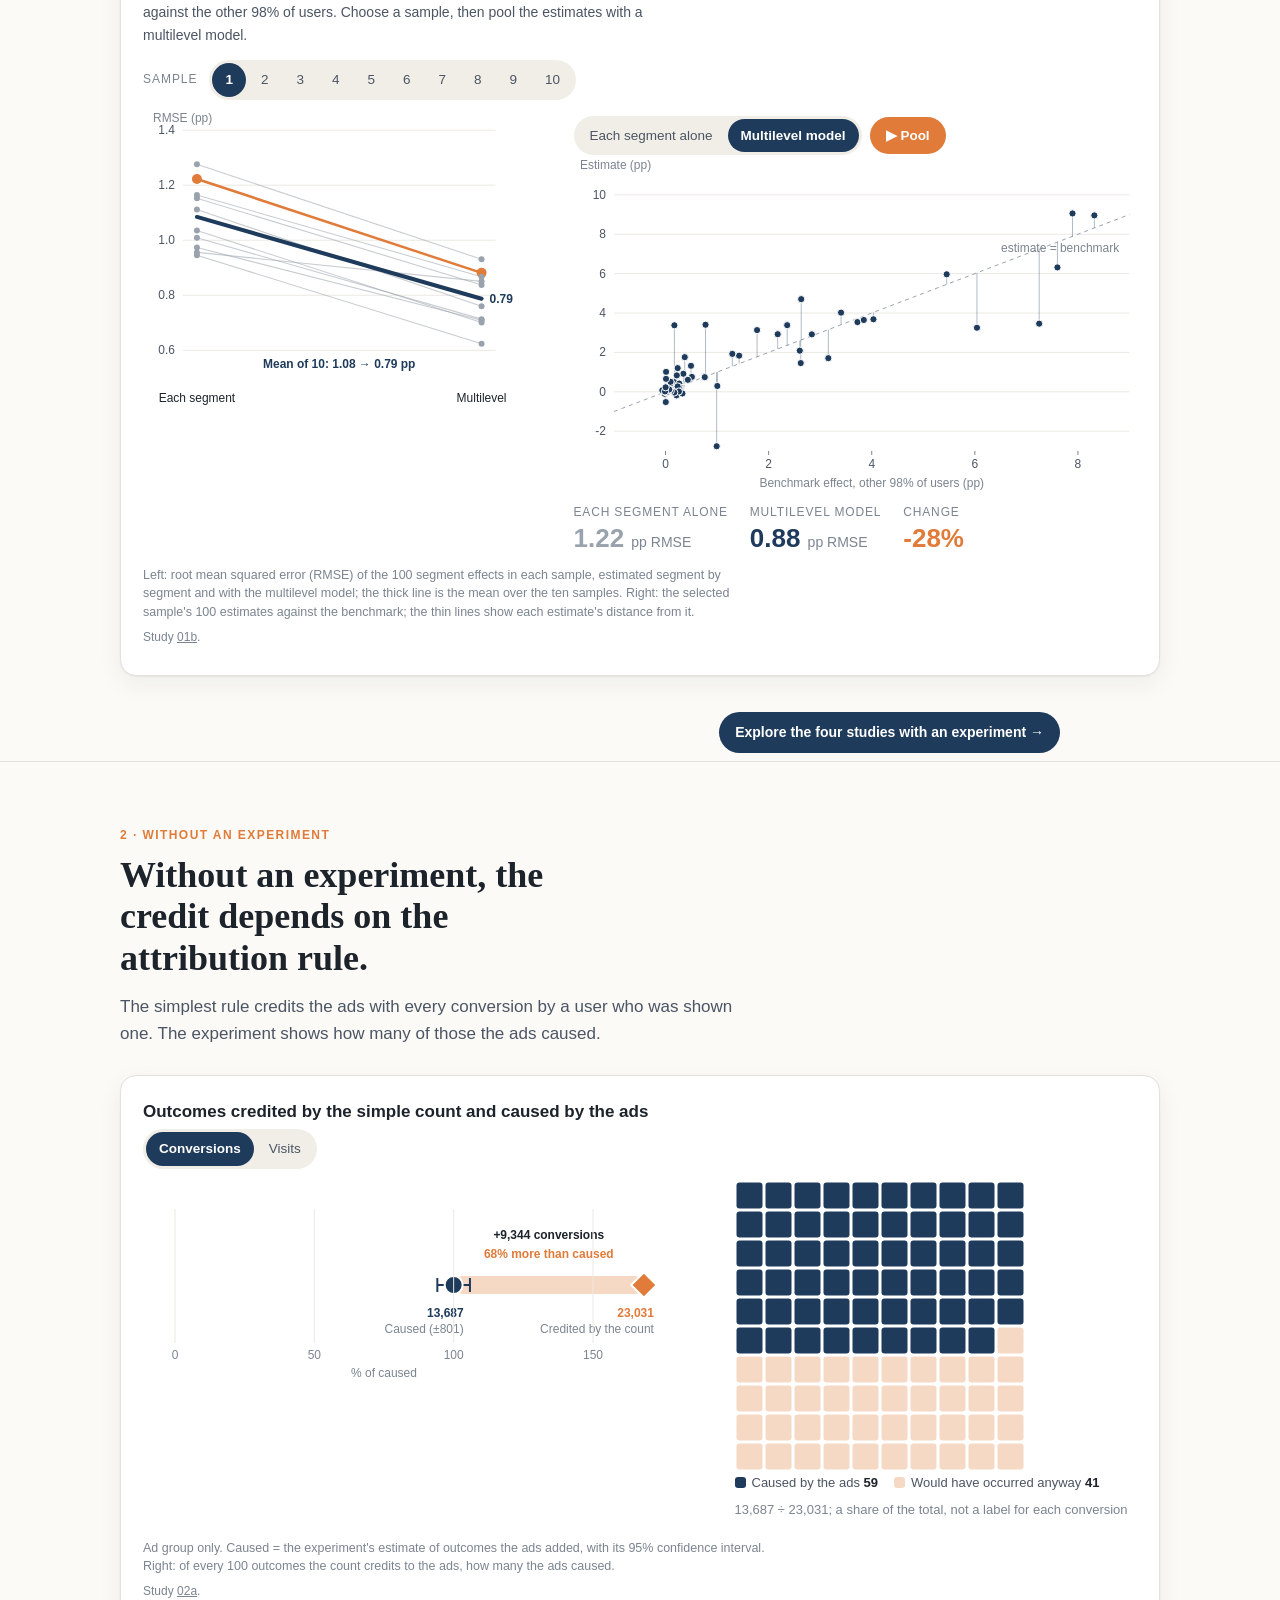
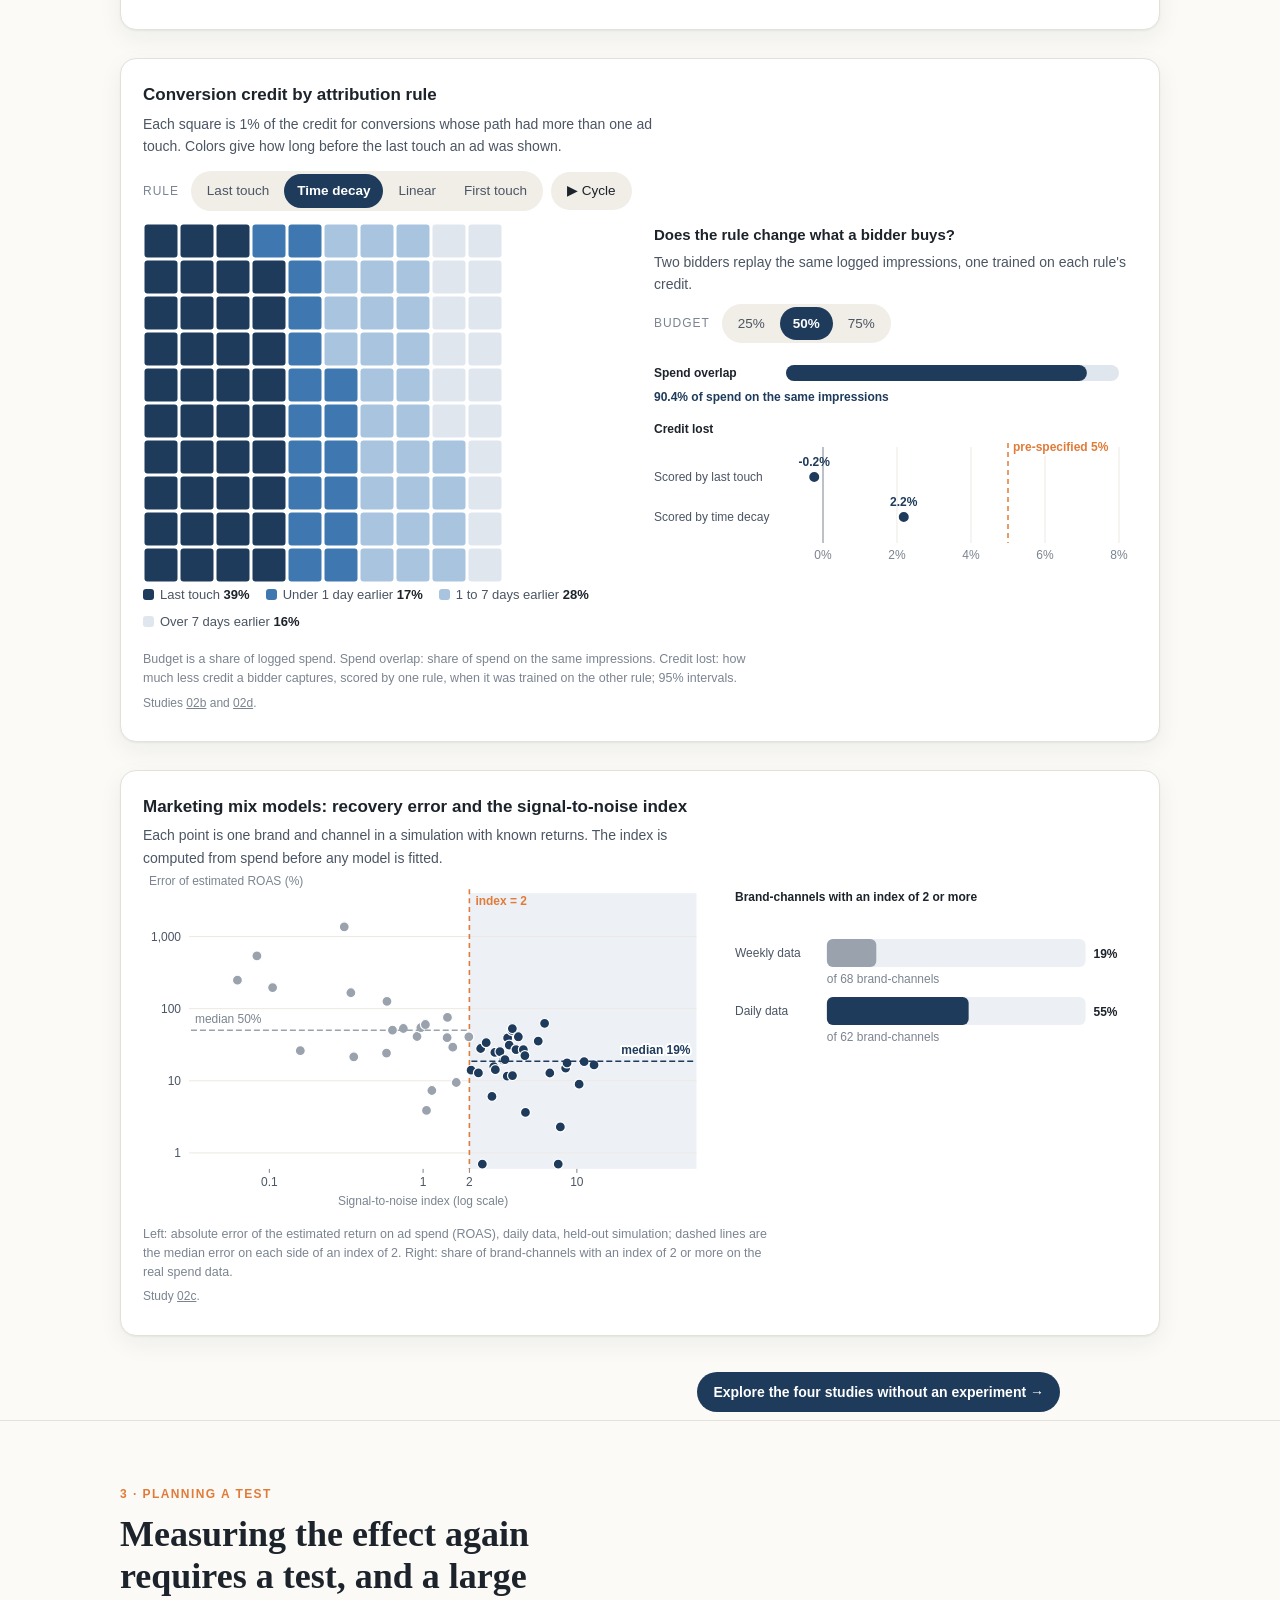
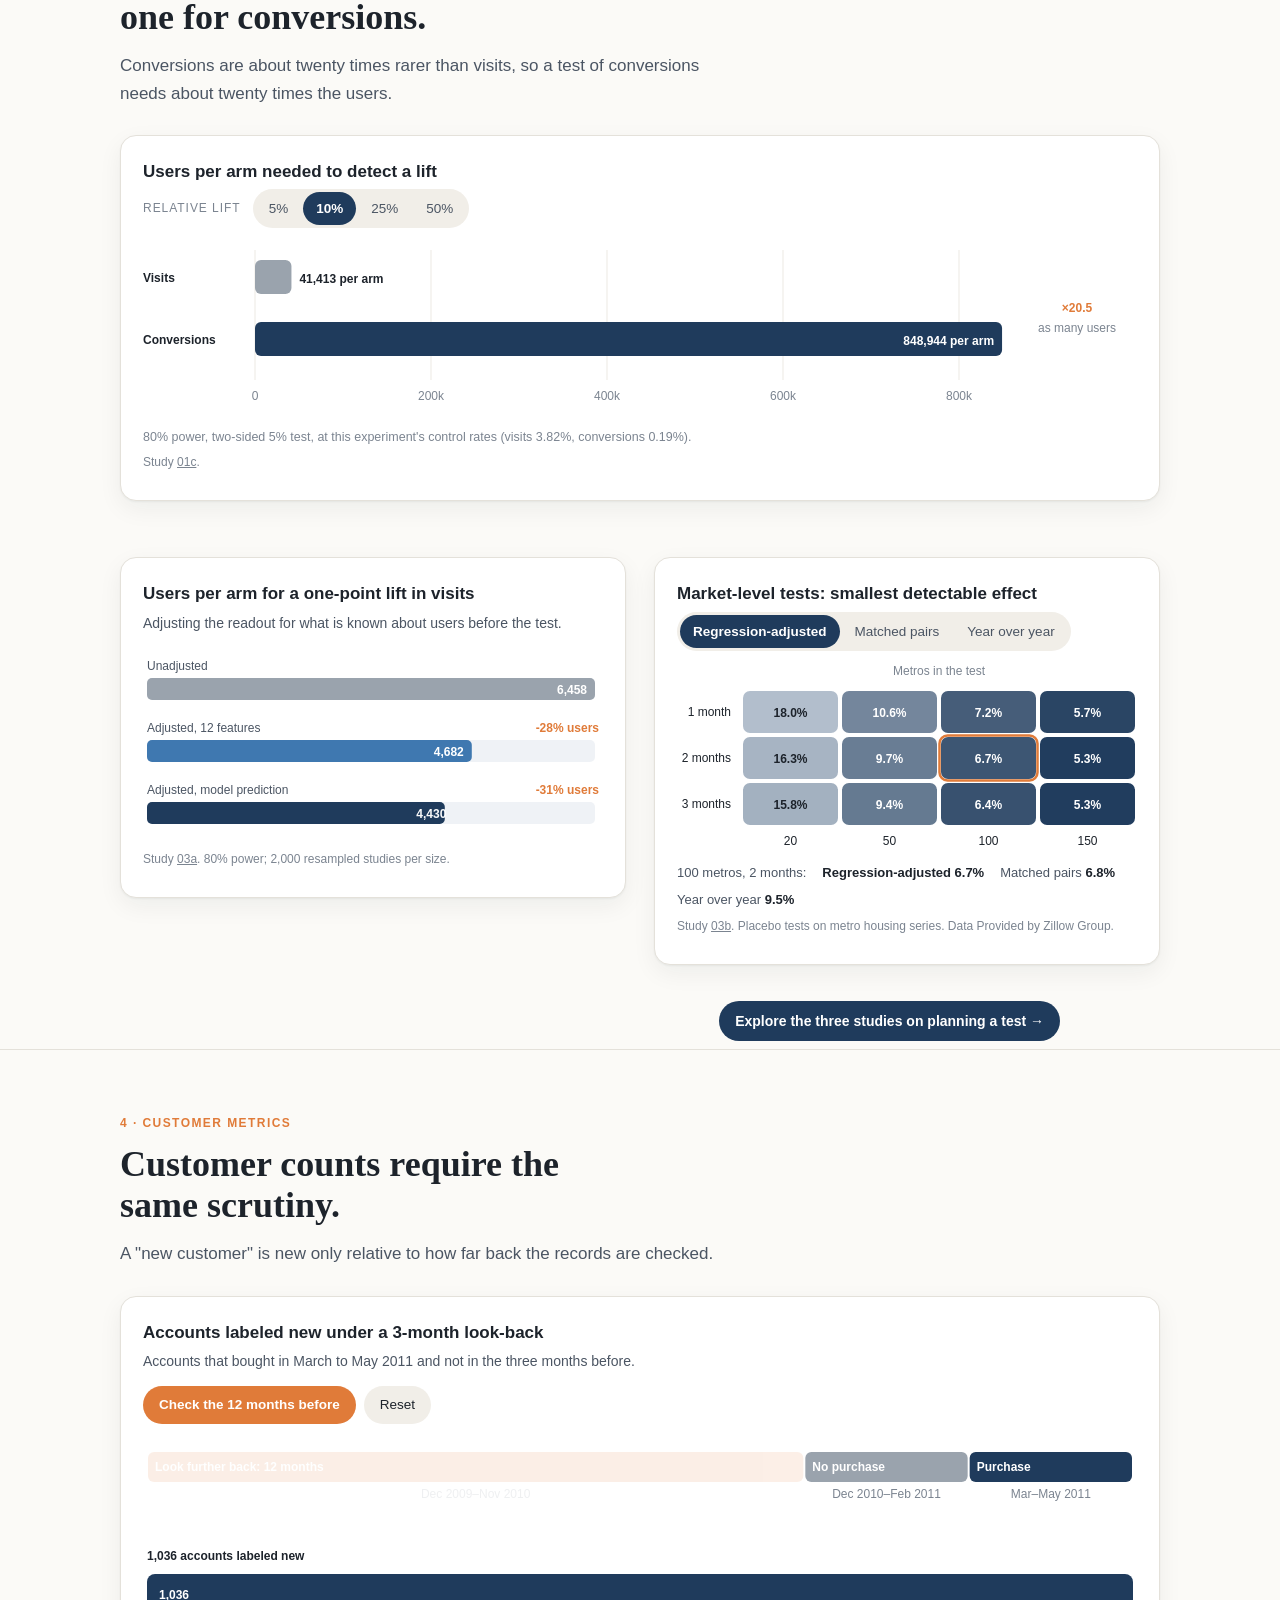
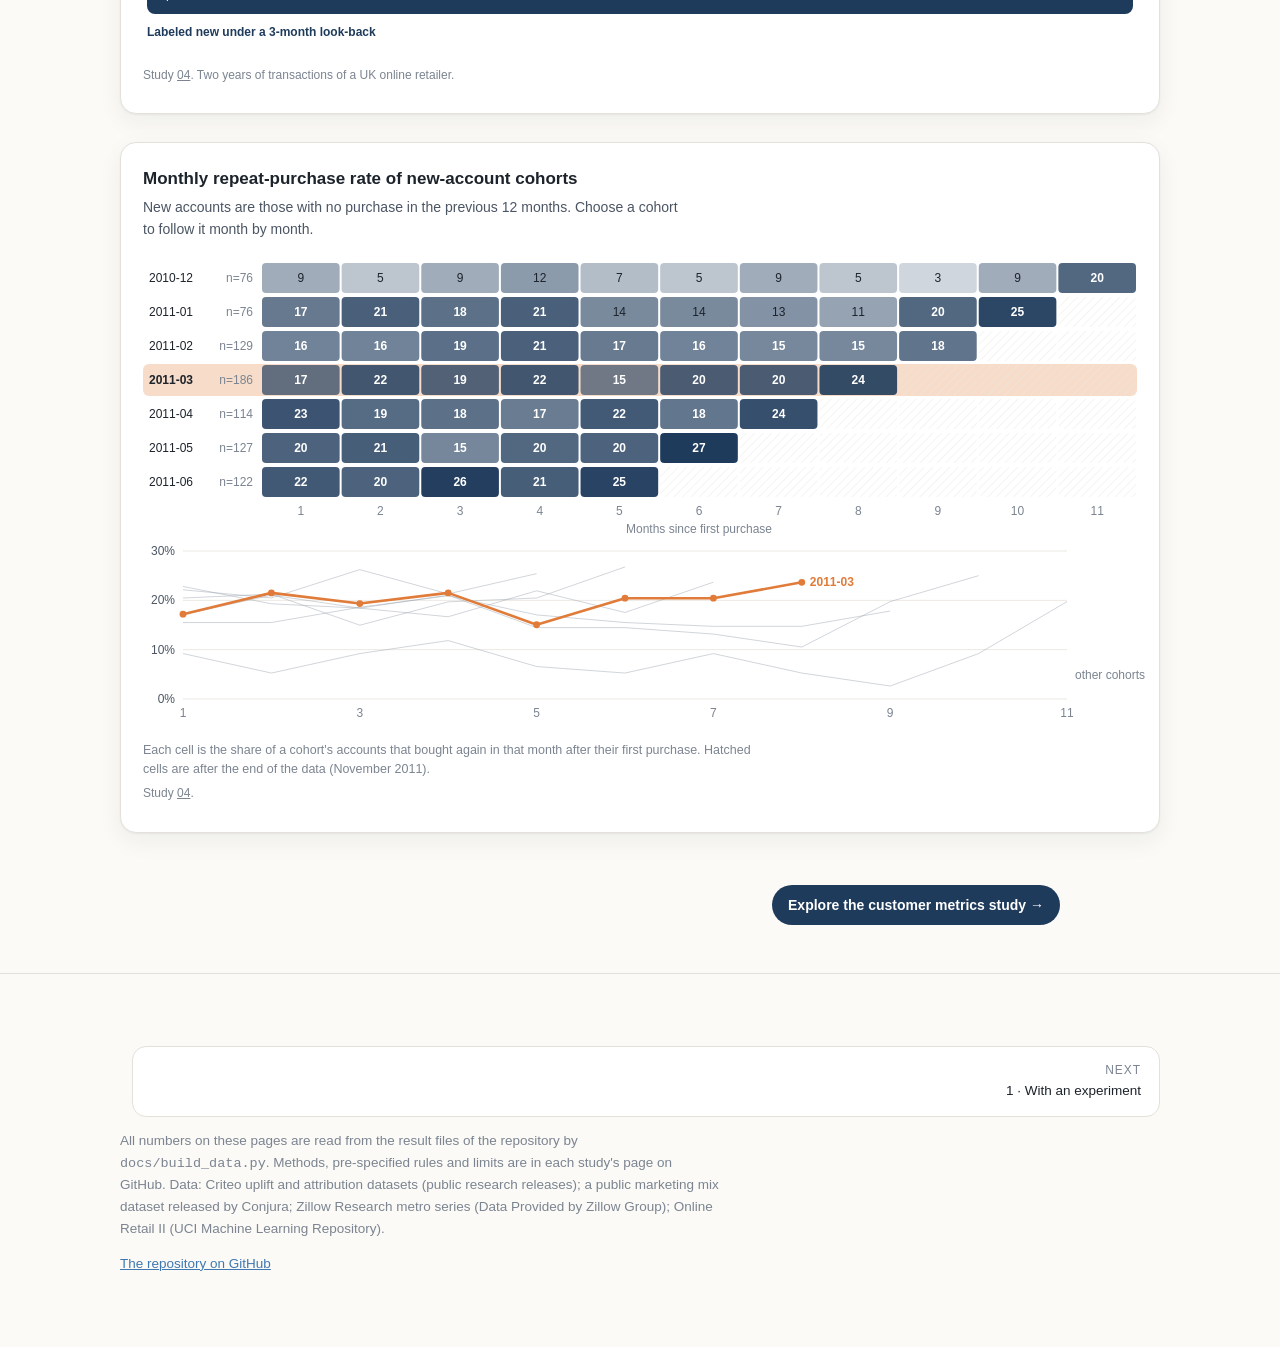
==== commit 0b4b1d39: "Decile panel on a broken axis with continuous lines; rates chart shows only relative changes - Effec" ====
--- a/docs/index.html
+++ b/docs/index.html
@@ -166,6 +166,6 @@
 </div></footer>
 <div id="tip" role="tooltip"></div>
 <script src="data.js"></script>
-<script src="assets/explorer.js?v=20261118d"></script>
+<script src="assets/explorer.js?v=20261118f"></script>
 </body>
 </html>
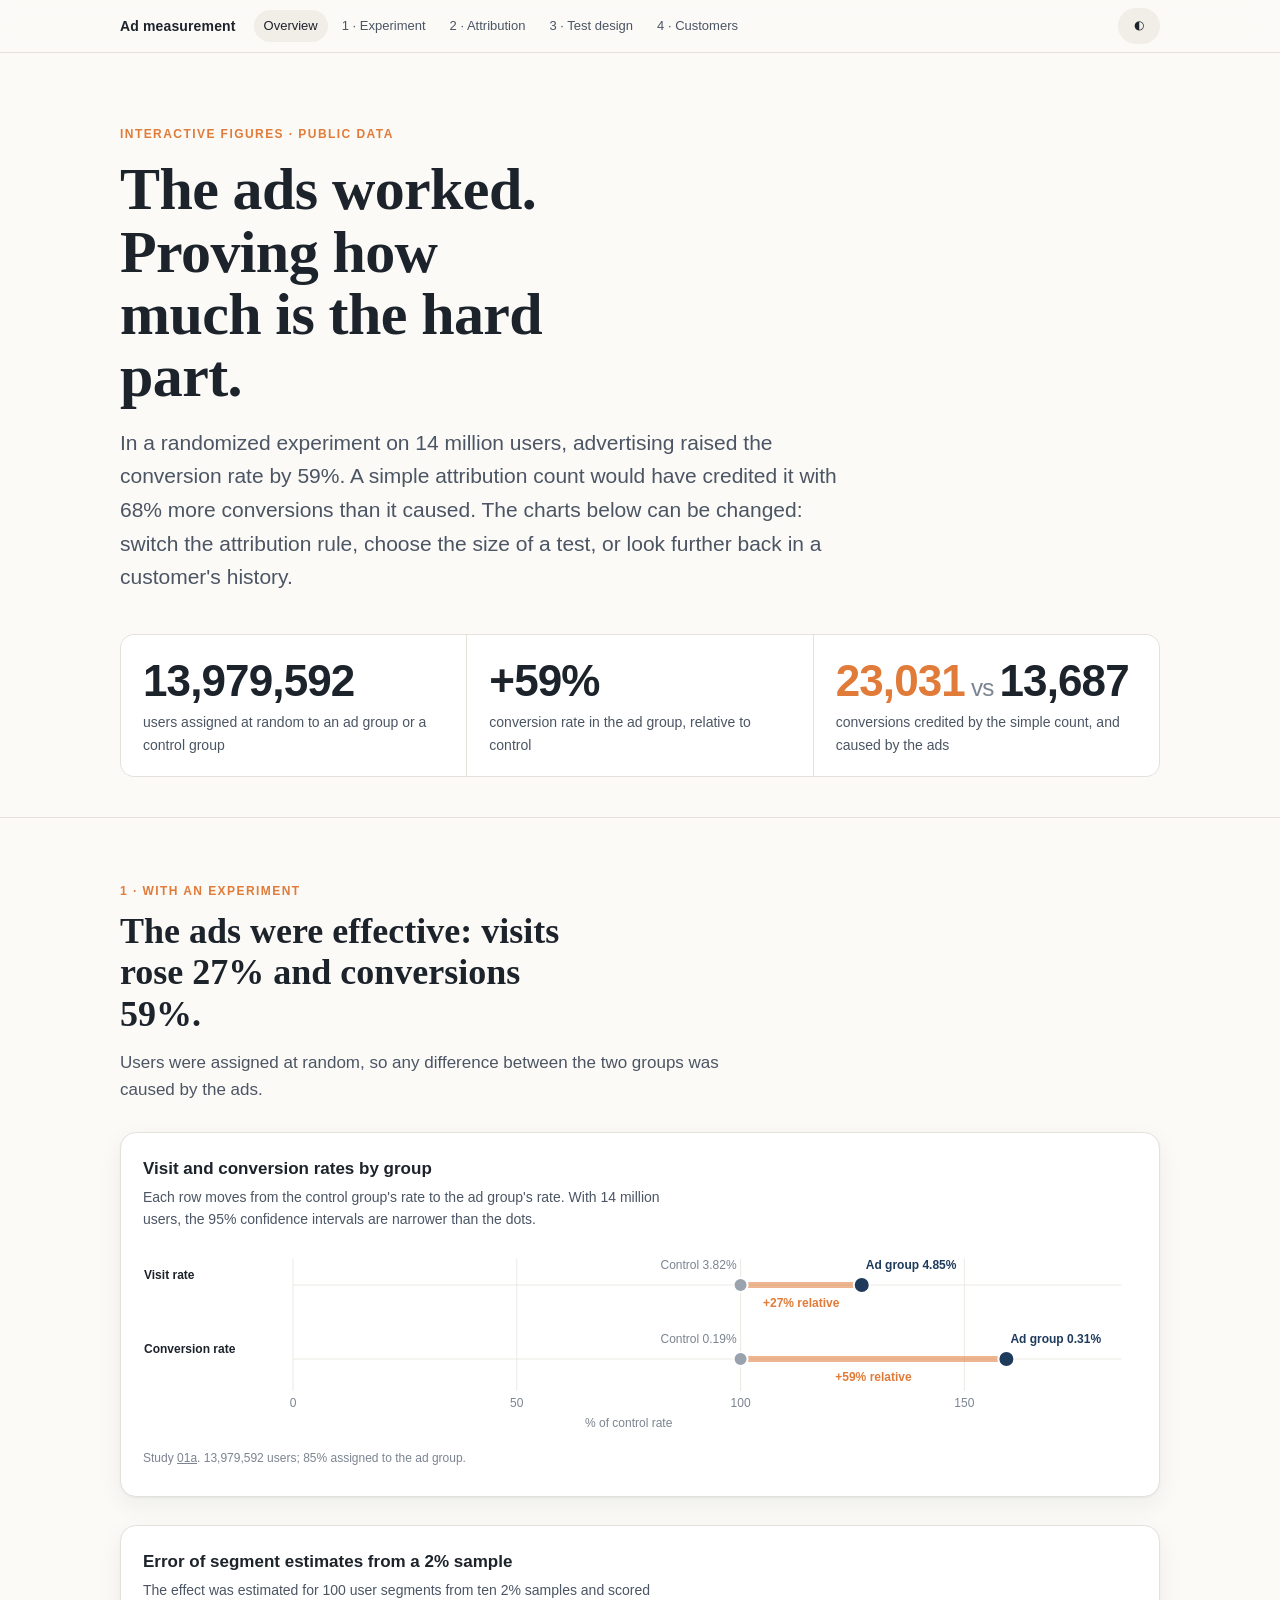
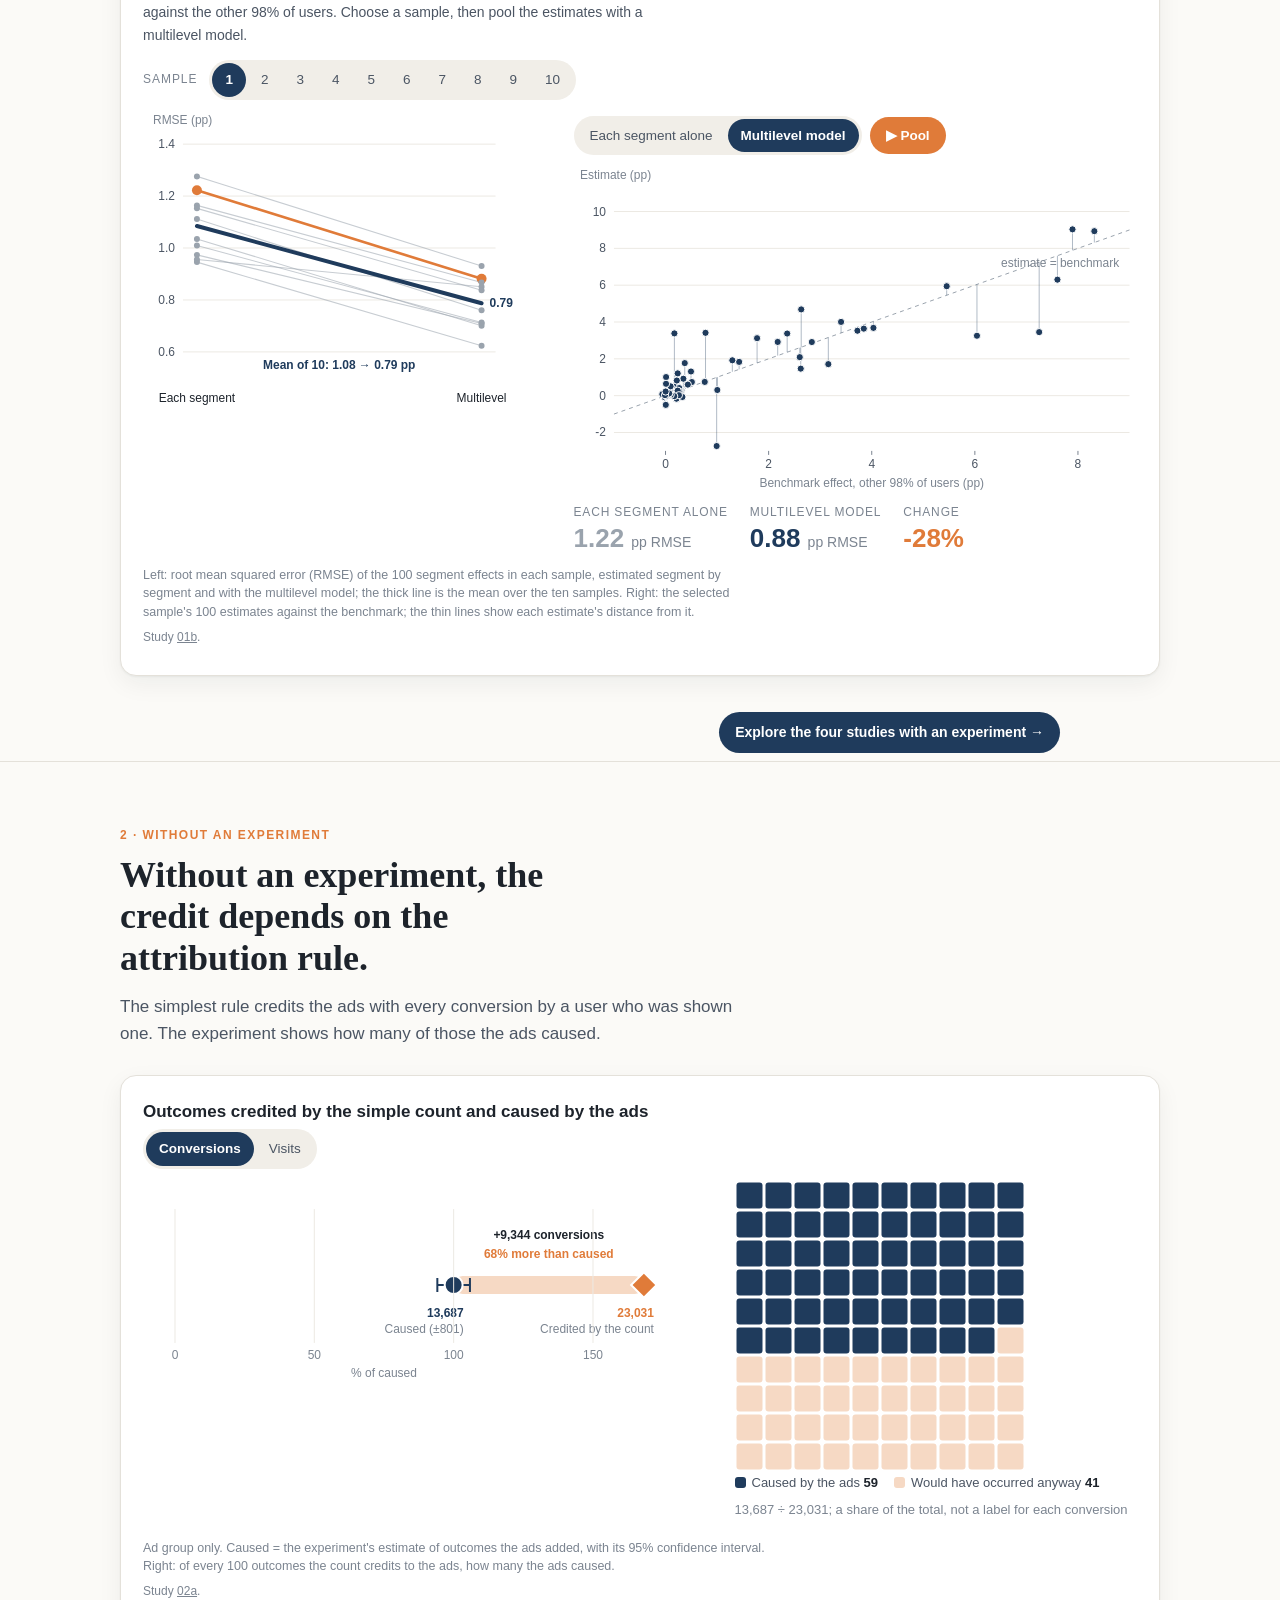
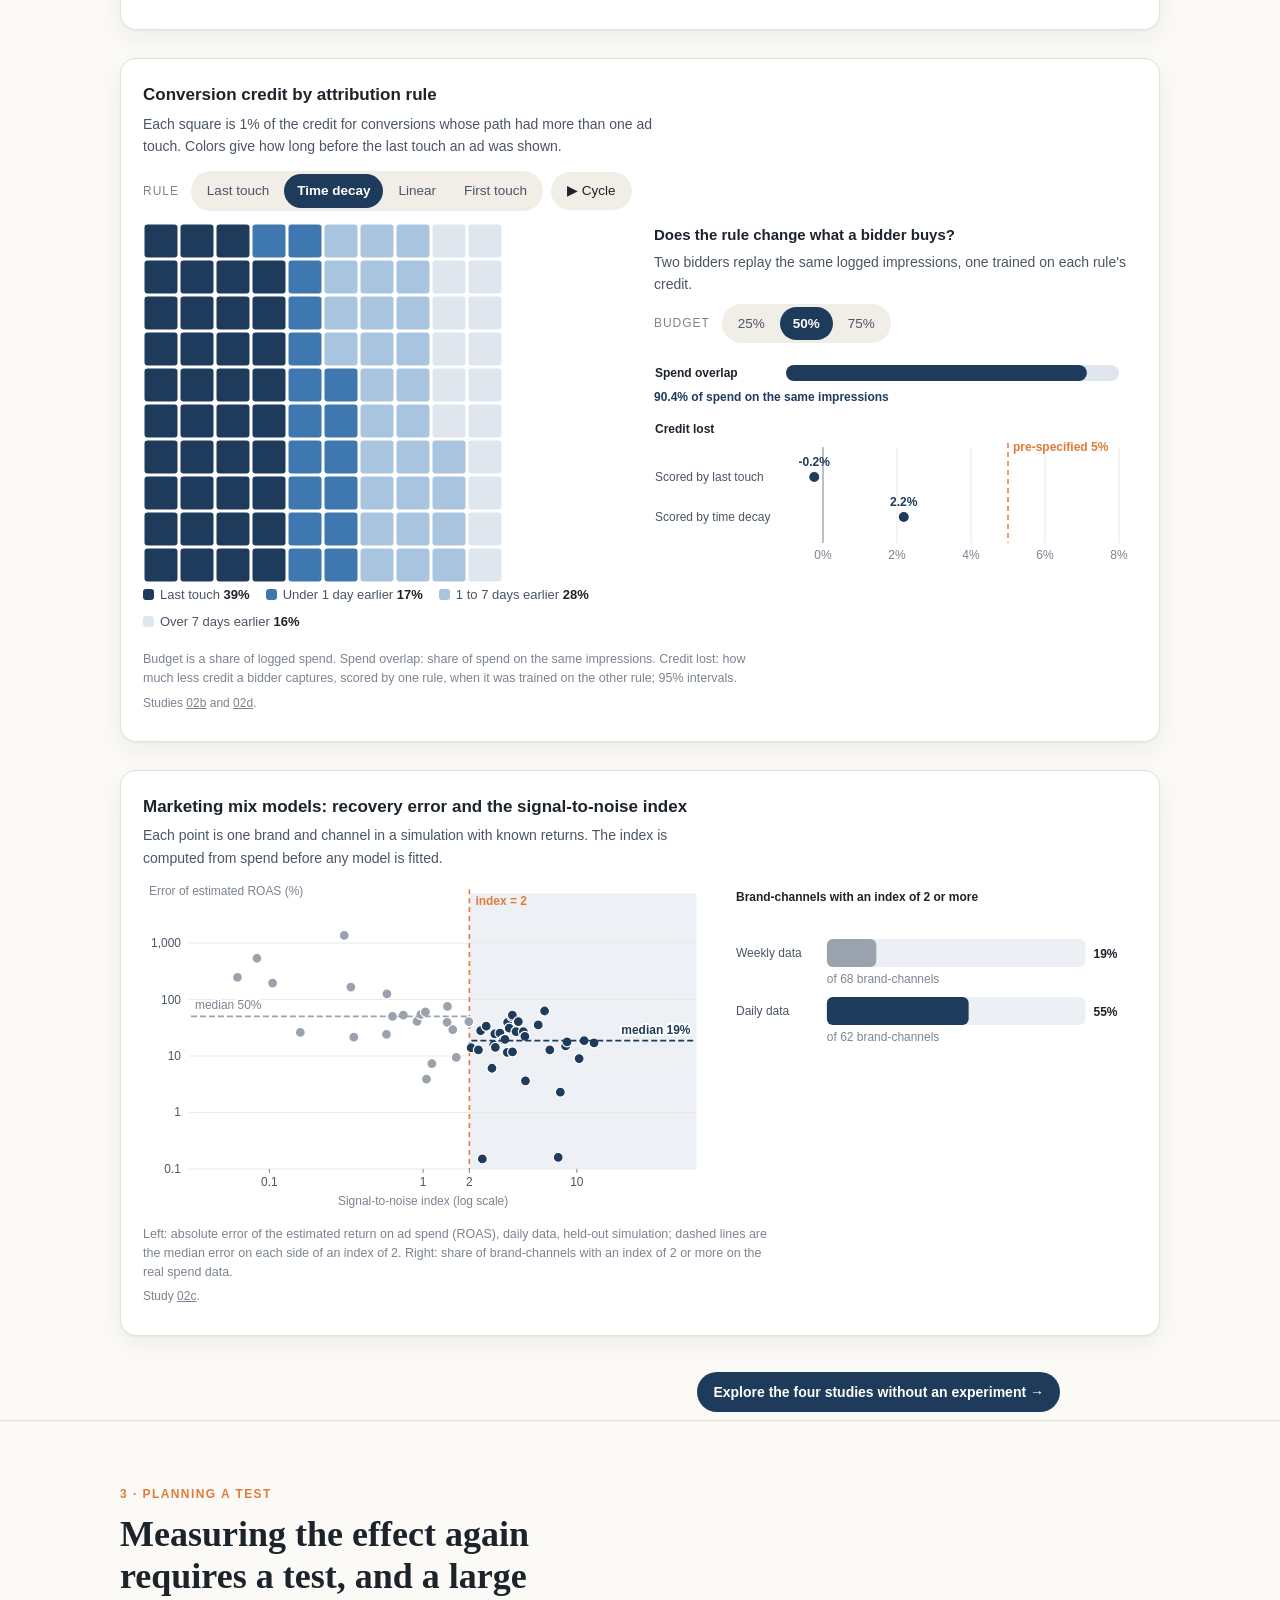
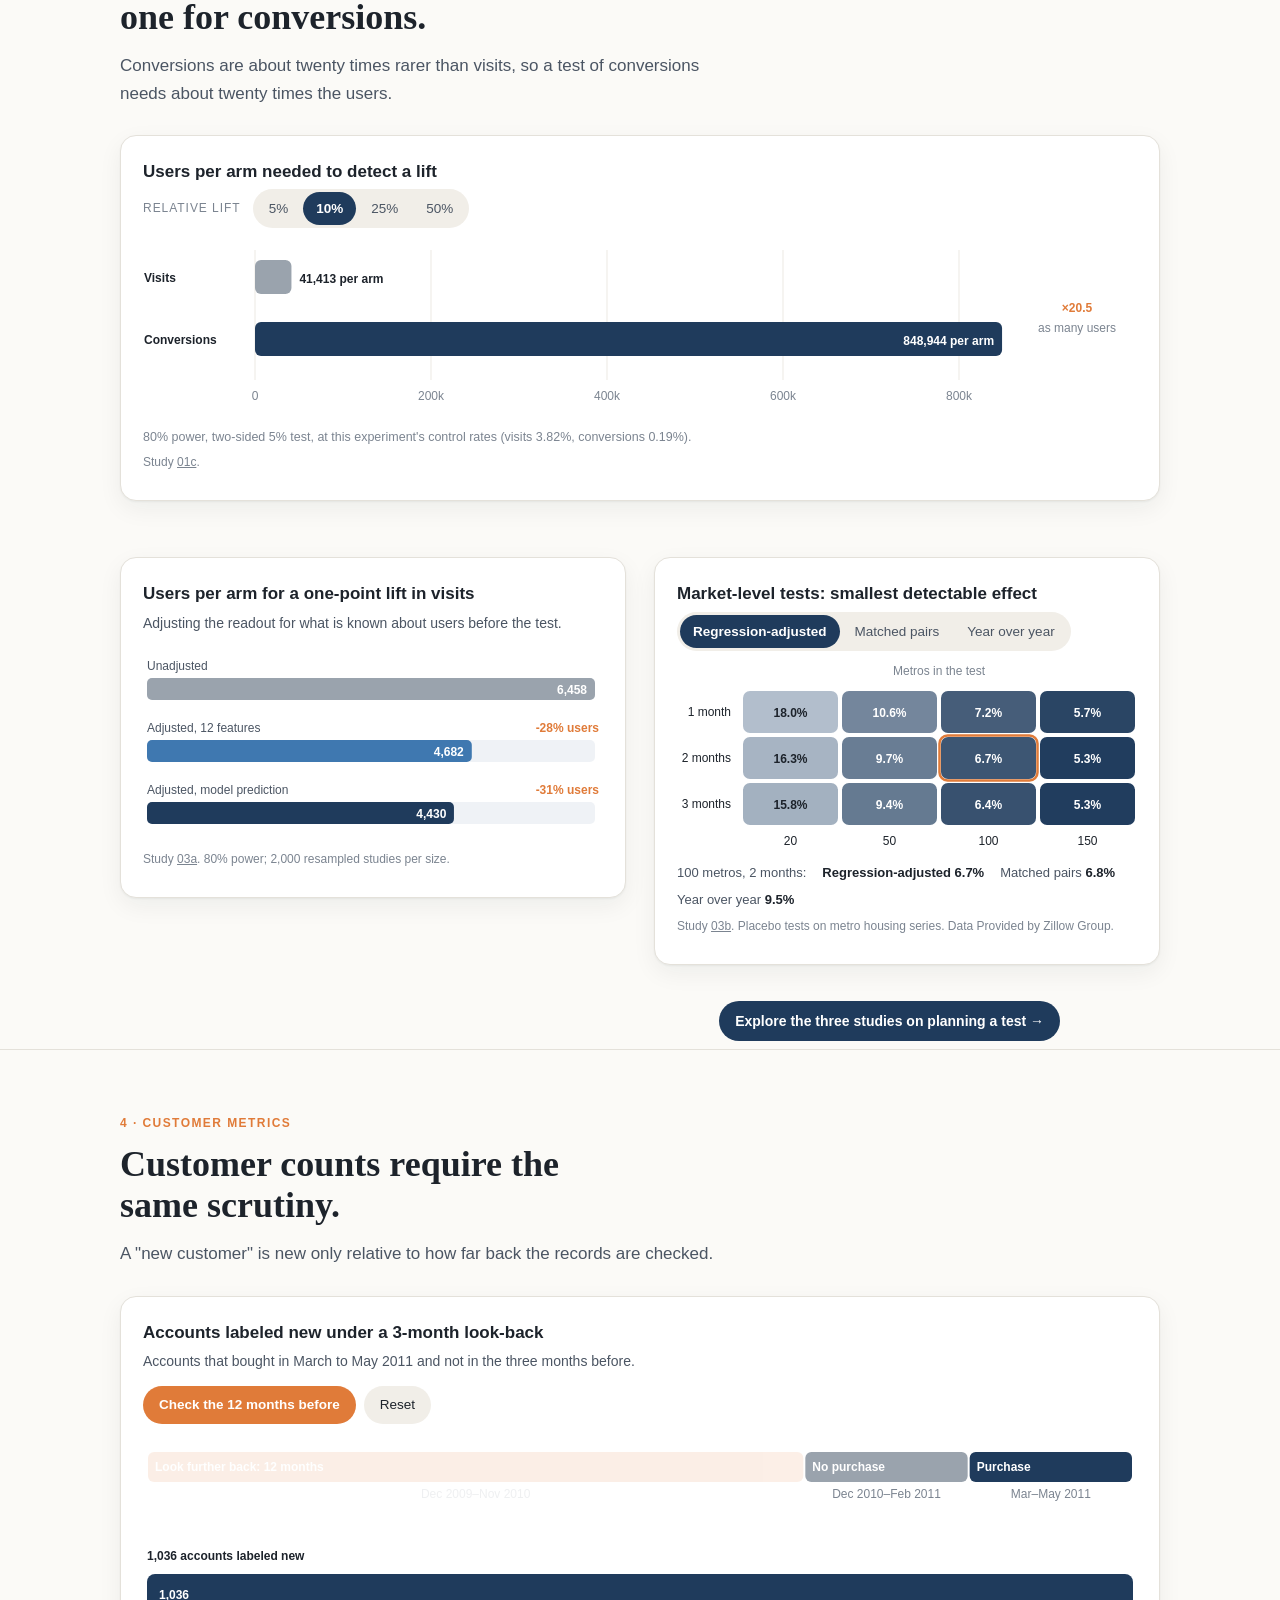
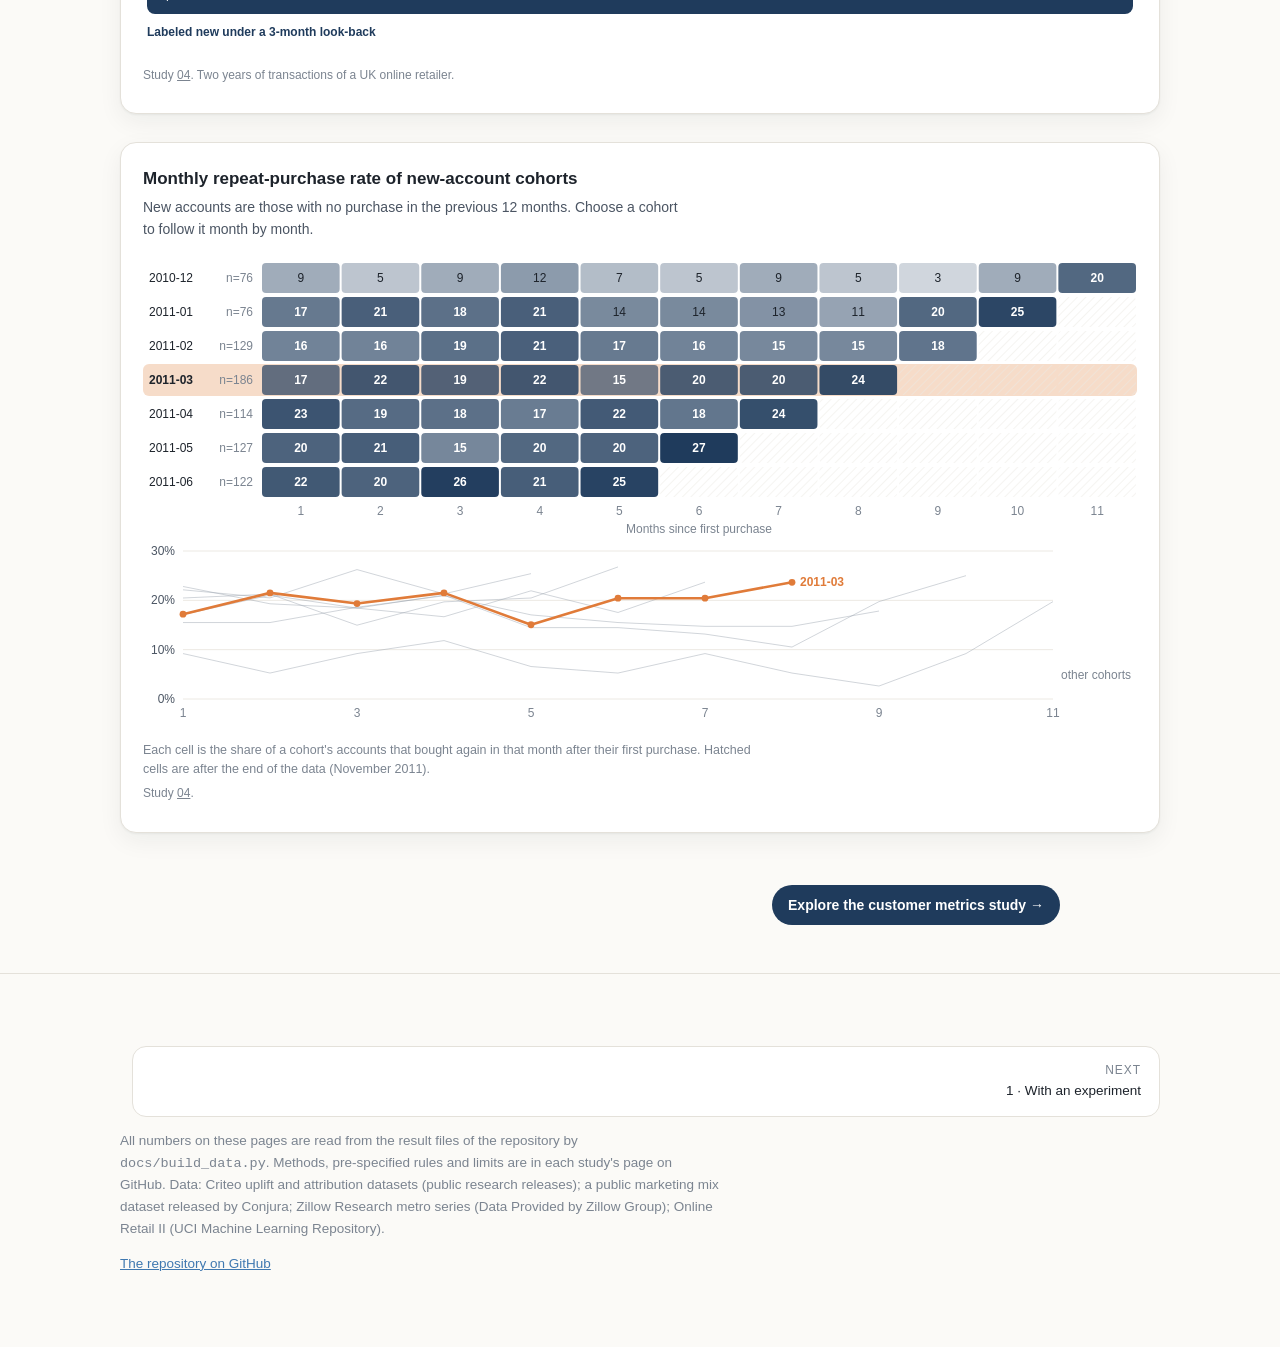
==== commit 982860dc: "Fix two displayed values and crowded labels across the figures and site - Exposure estimates on the " ====
--- a/docs/index.html
+++ b/docs/index.html
@@ -165,7 +165,7 @@
   <p><a href="https://github.com/lyz44git/ad-measurement-and-metrics">The repository on GitHub</a></p>
 </div></footer>
 <div id="tip" role="tooltip"></div>
-<script src="data.js"></script>
-<script src="assets/explorer.js?v=20261118f"></script>
+<script src="data.js?v=20261118g"></script>
+<script src="assets/explorer.js?v=20261118k"></script>
 </body>
 </html>
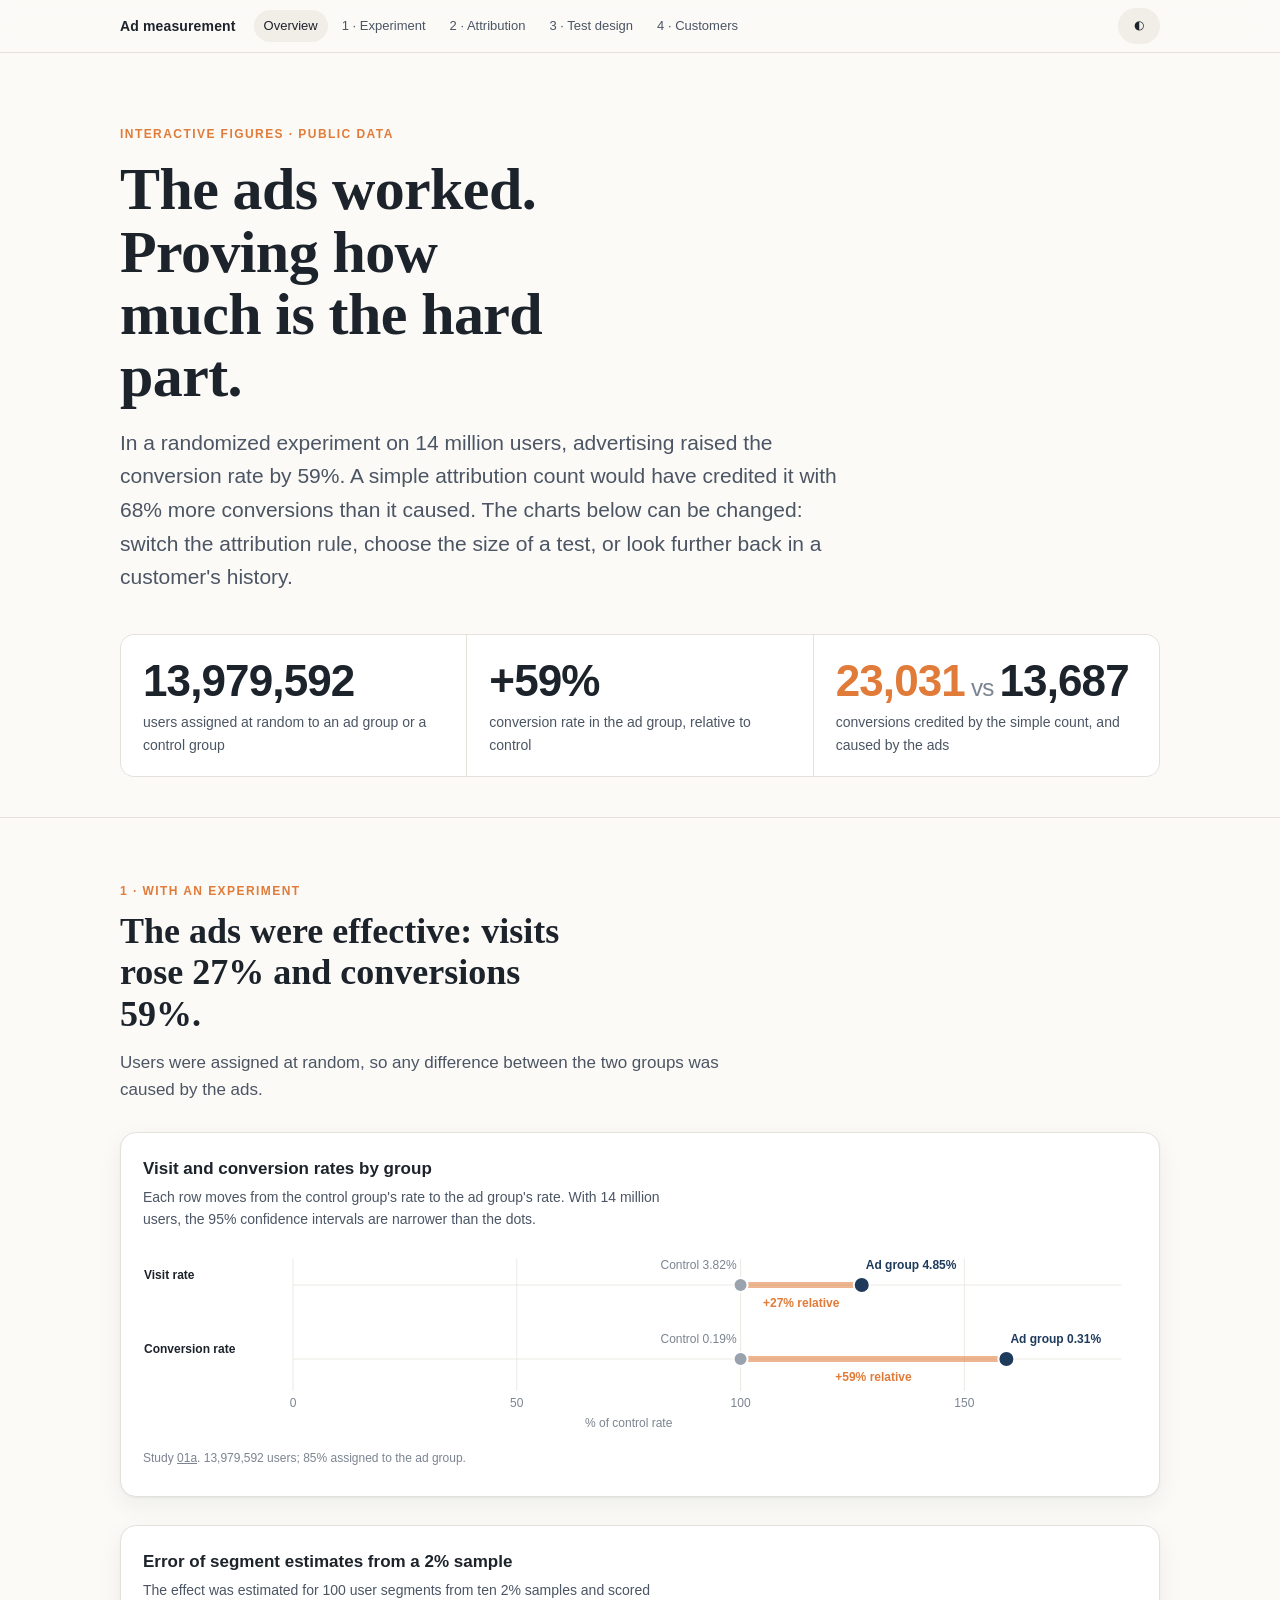
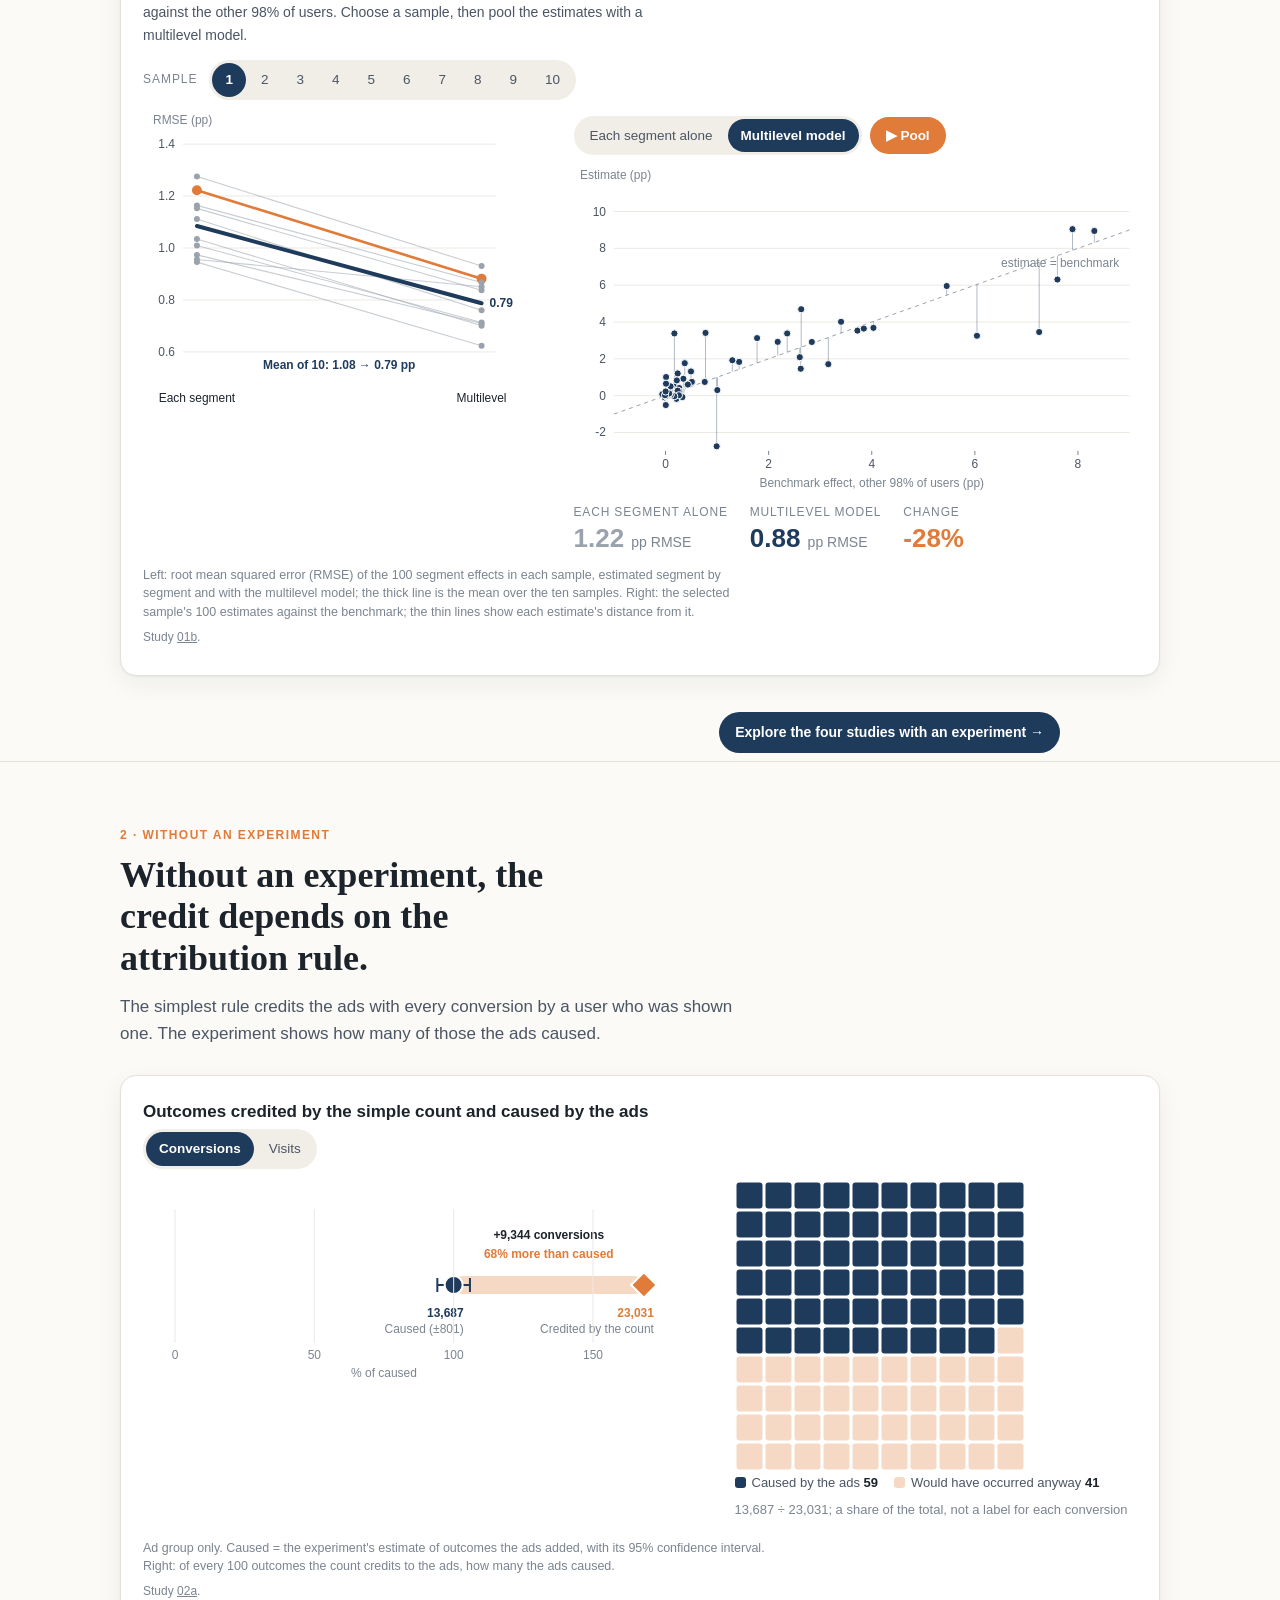
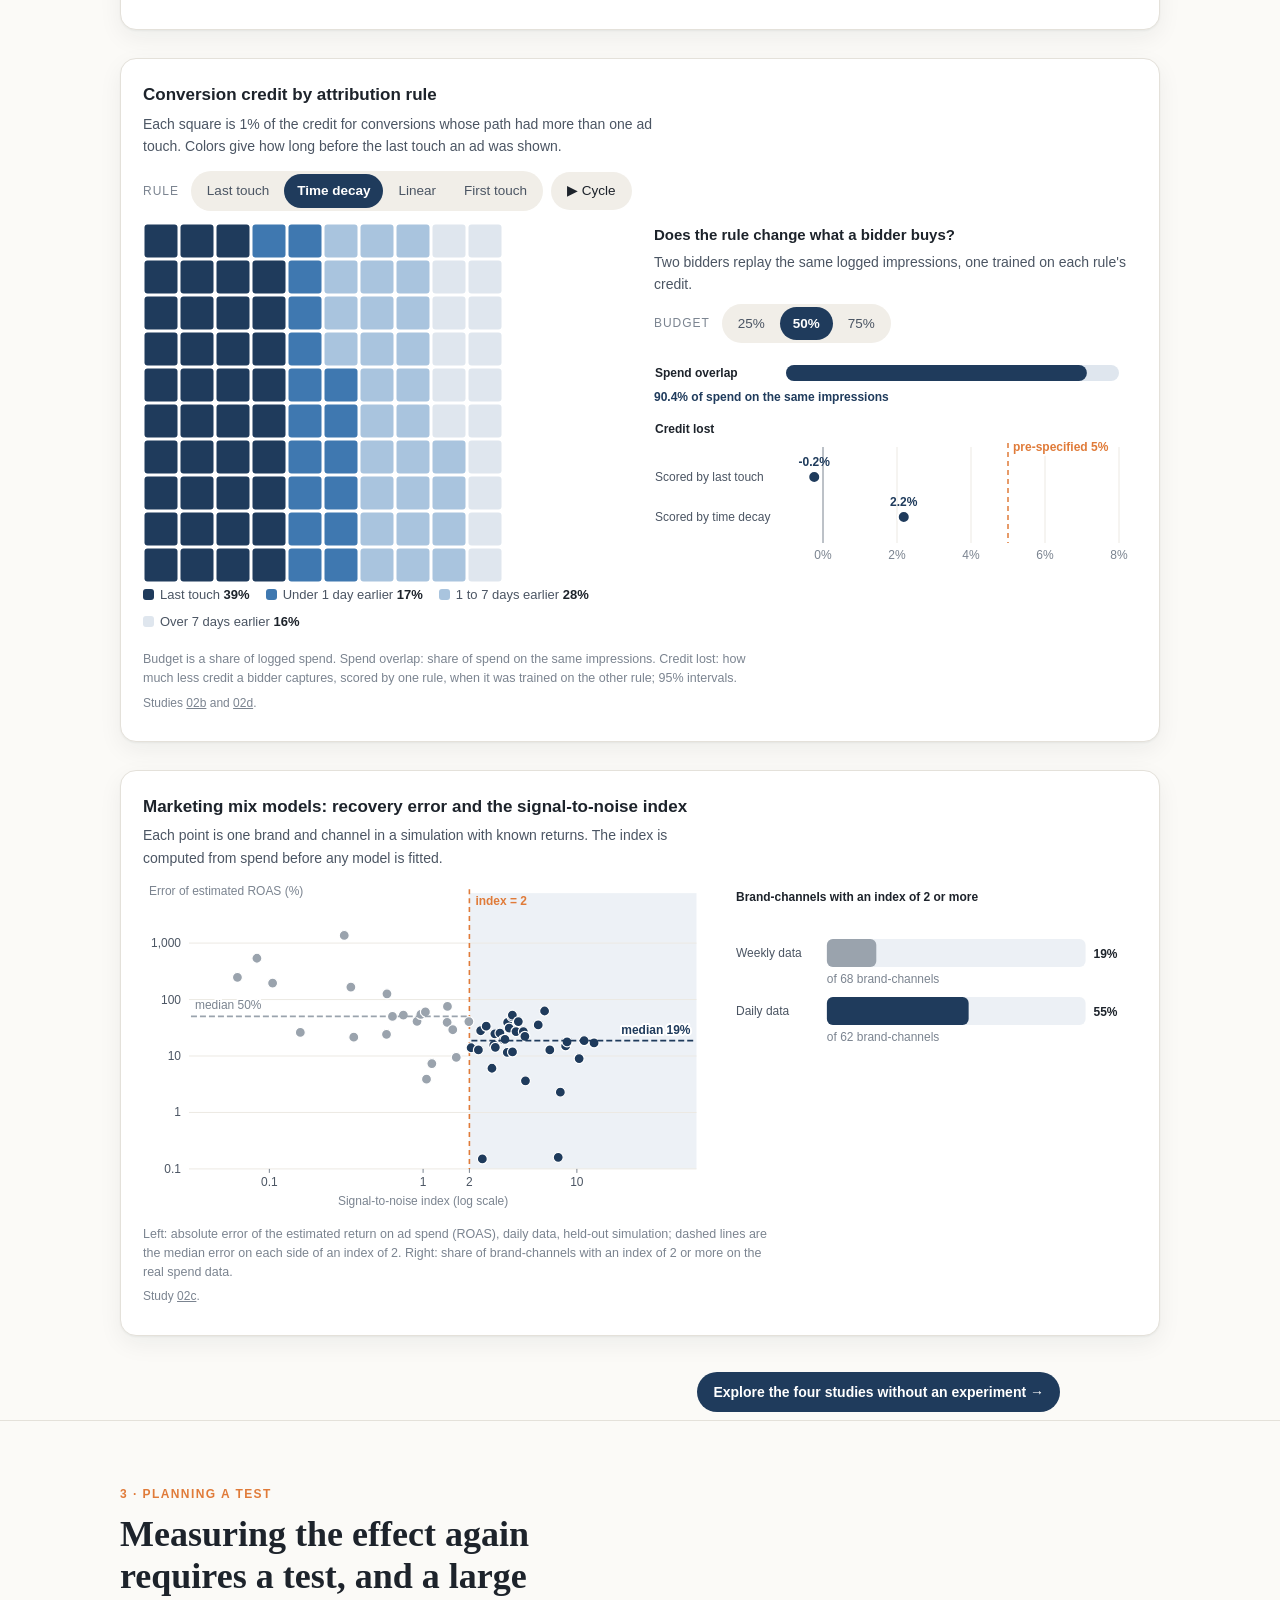
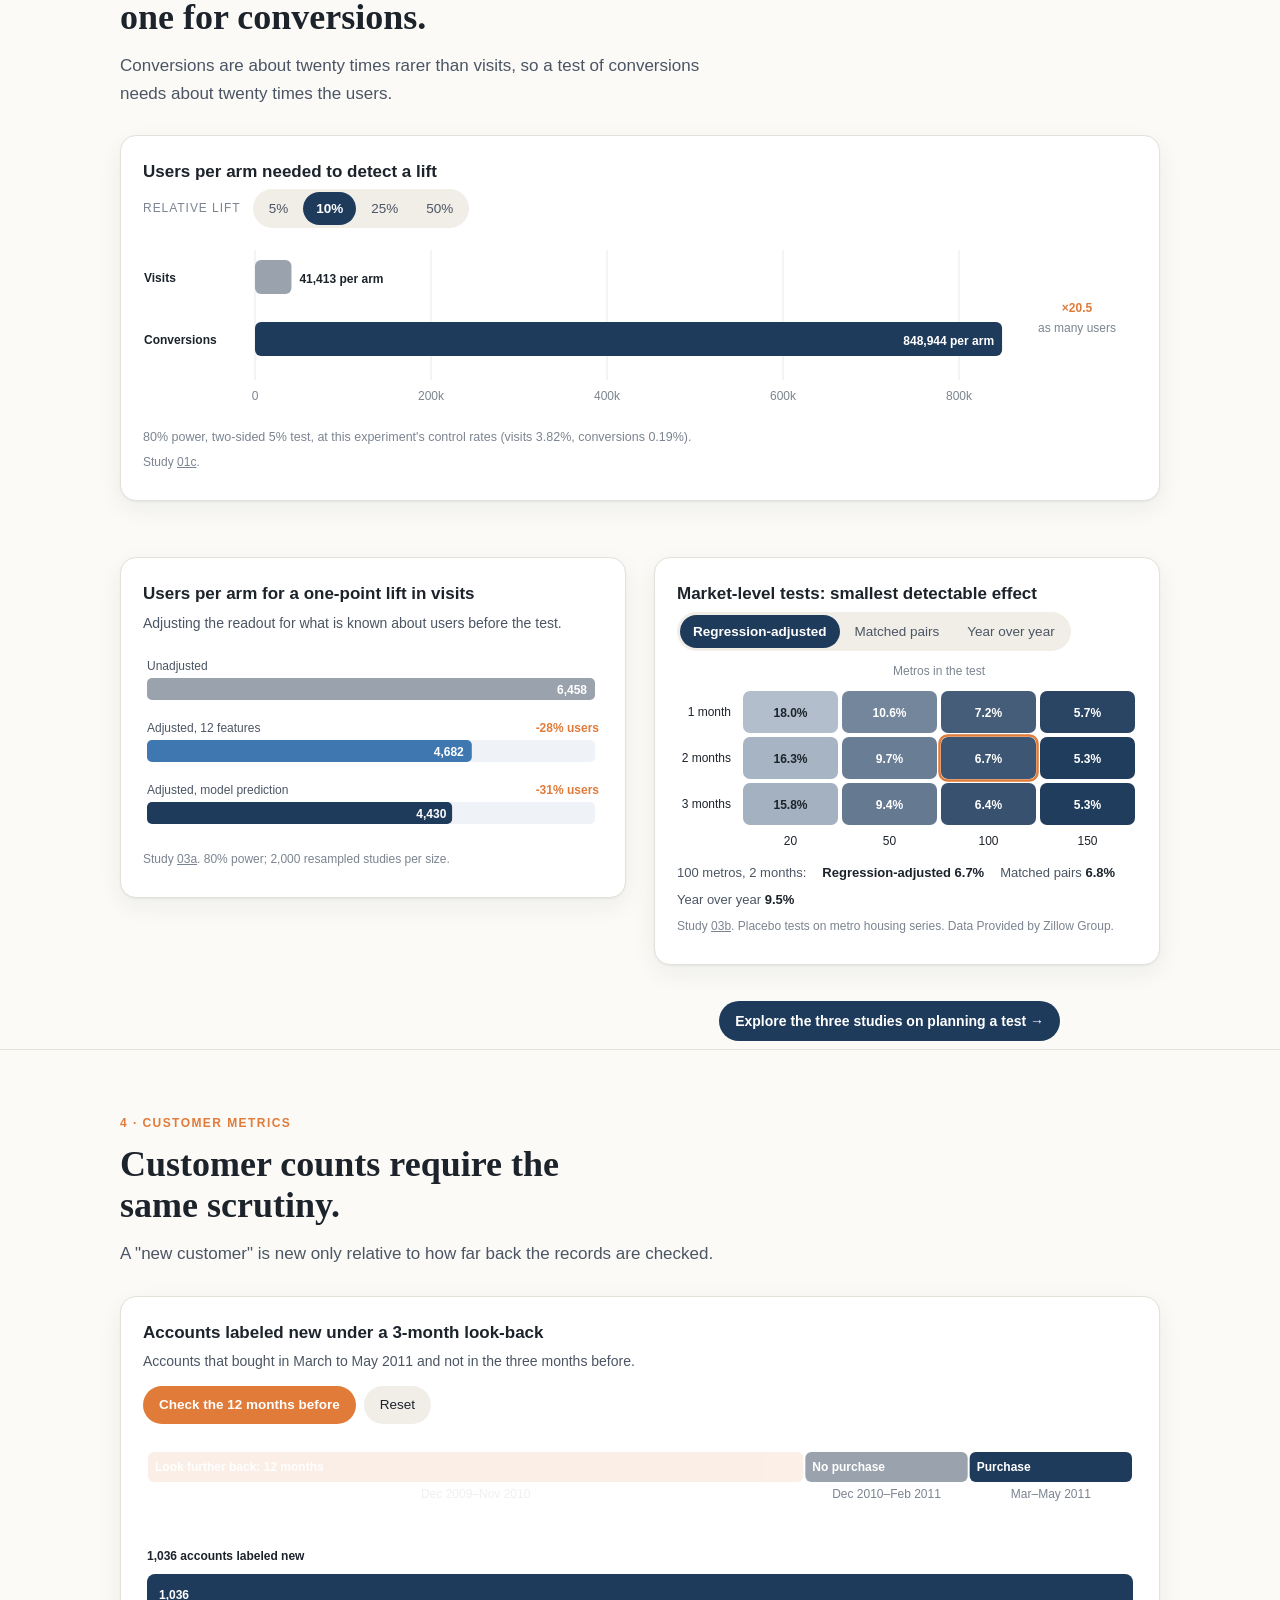
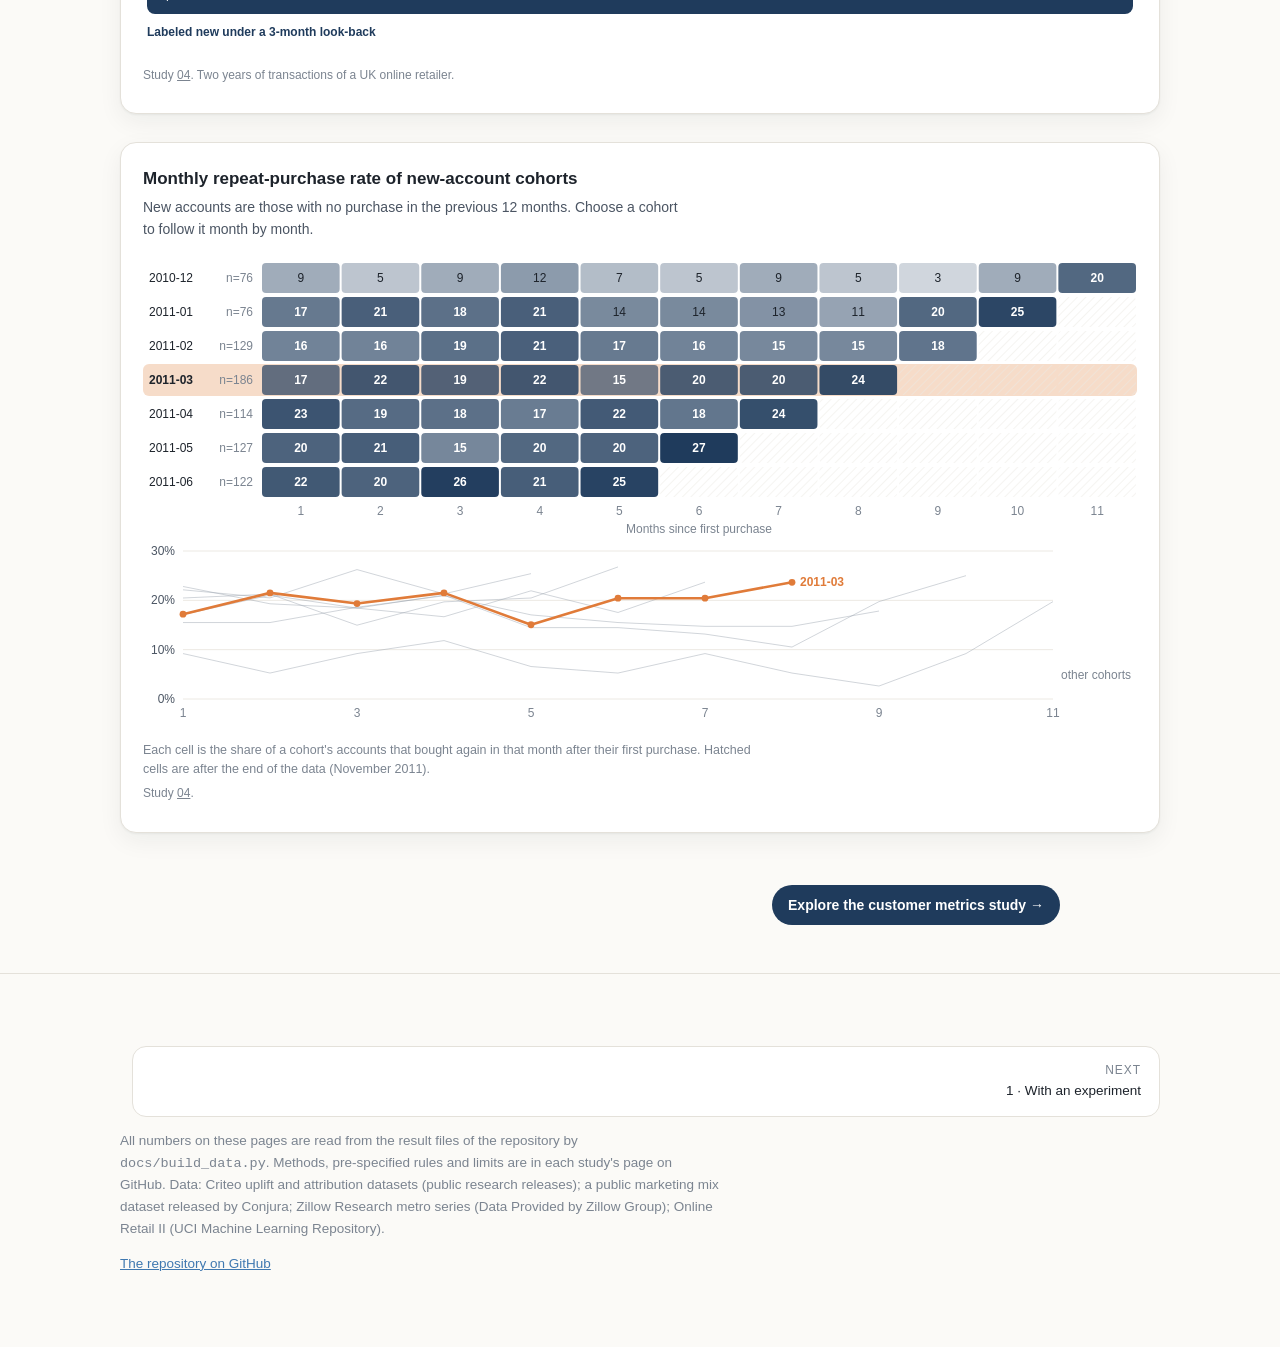
==== commit 44fa7a68: "Align panel titles, give every figure the same margin, note the plan's campaign-span figure - Panel " ====
--- a/docs/index.html
+++ b/docs/index.html
@@ -166,6 +166,6 @@
 </div></footer>
 <div id="tip" role="tooltip"></div>
 <script src="data.js?v=20261118g"></script>
-<script src="assets/explorer.js?v=20261118k"></script>
+<script src="assets/explorer.js?v=20261118m"></script>
 </body>
 </html>
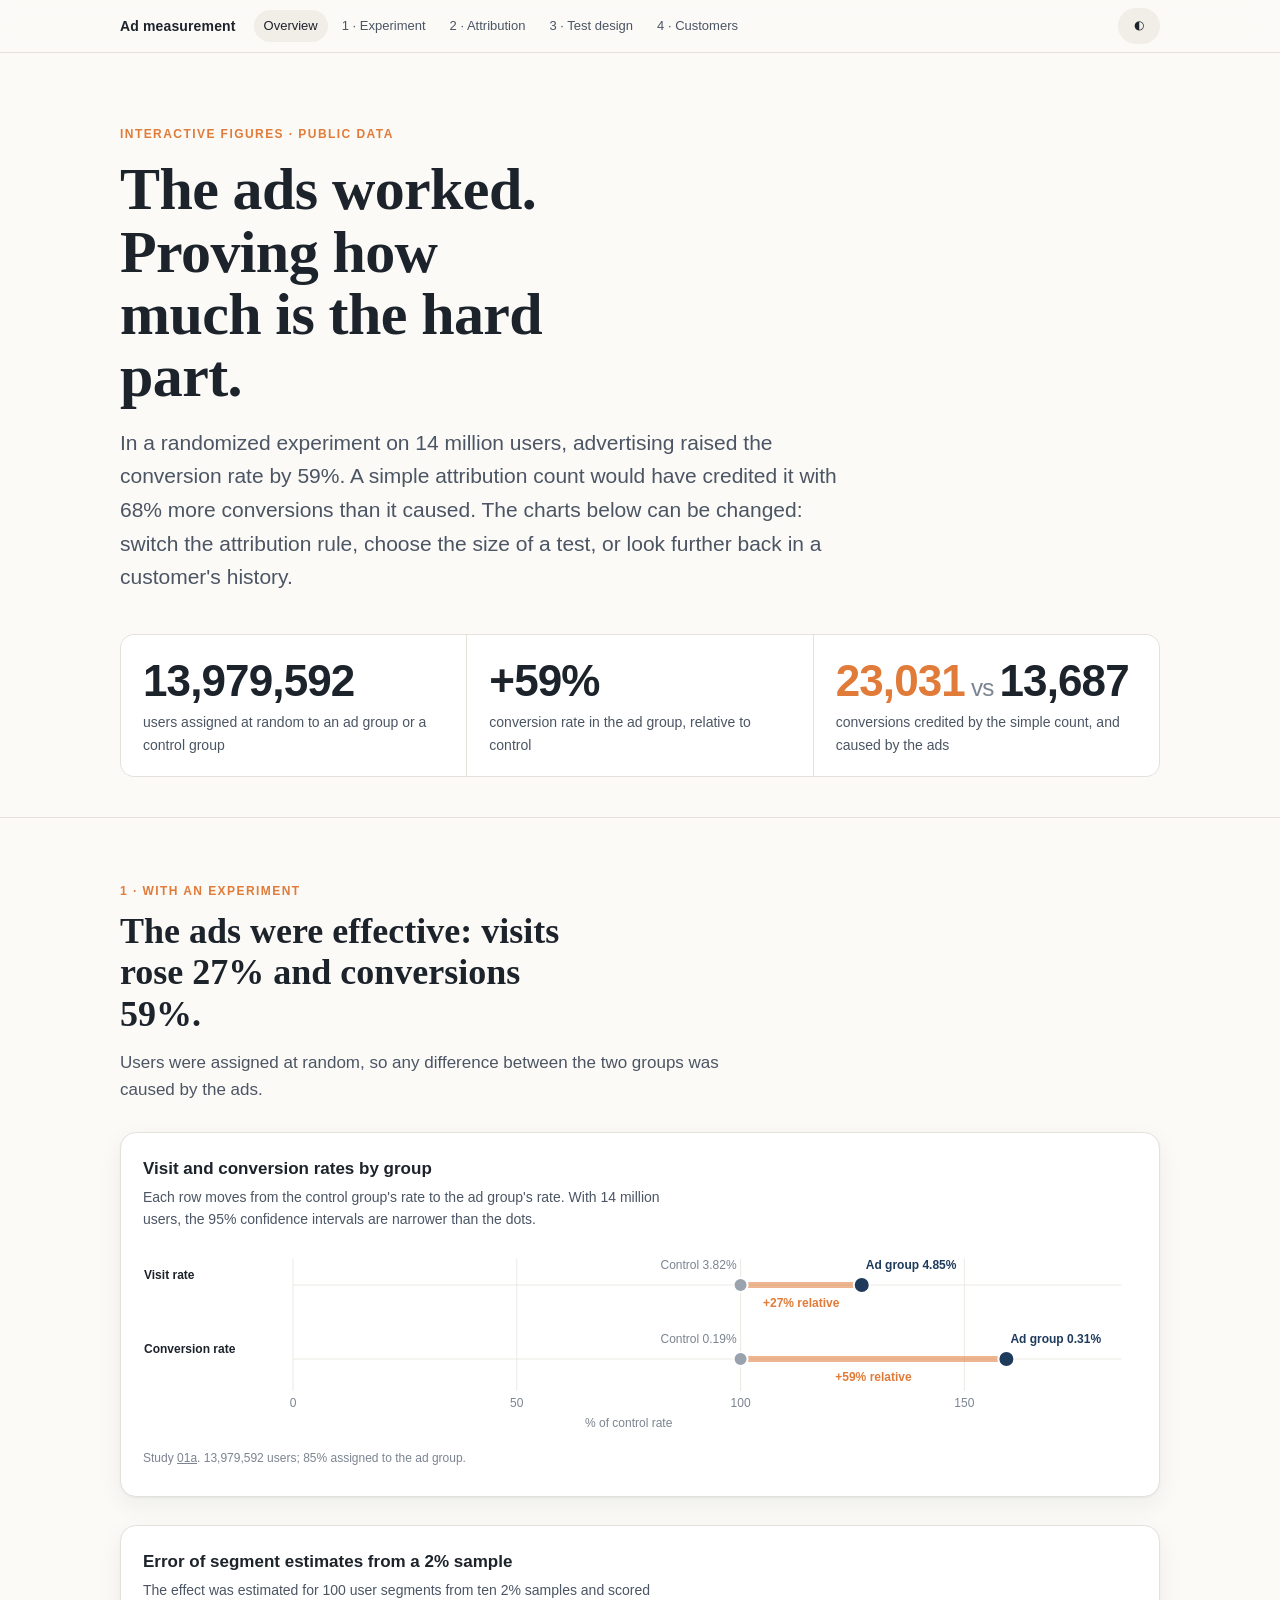
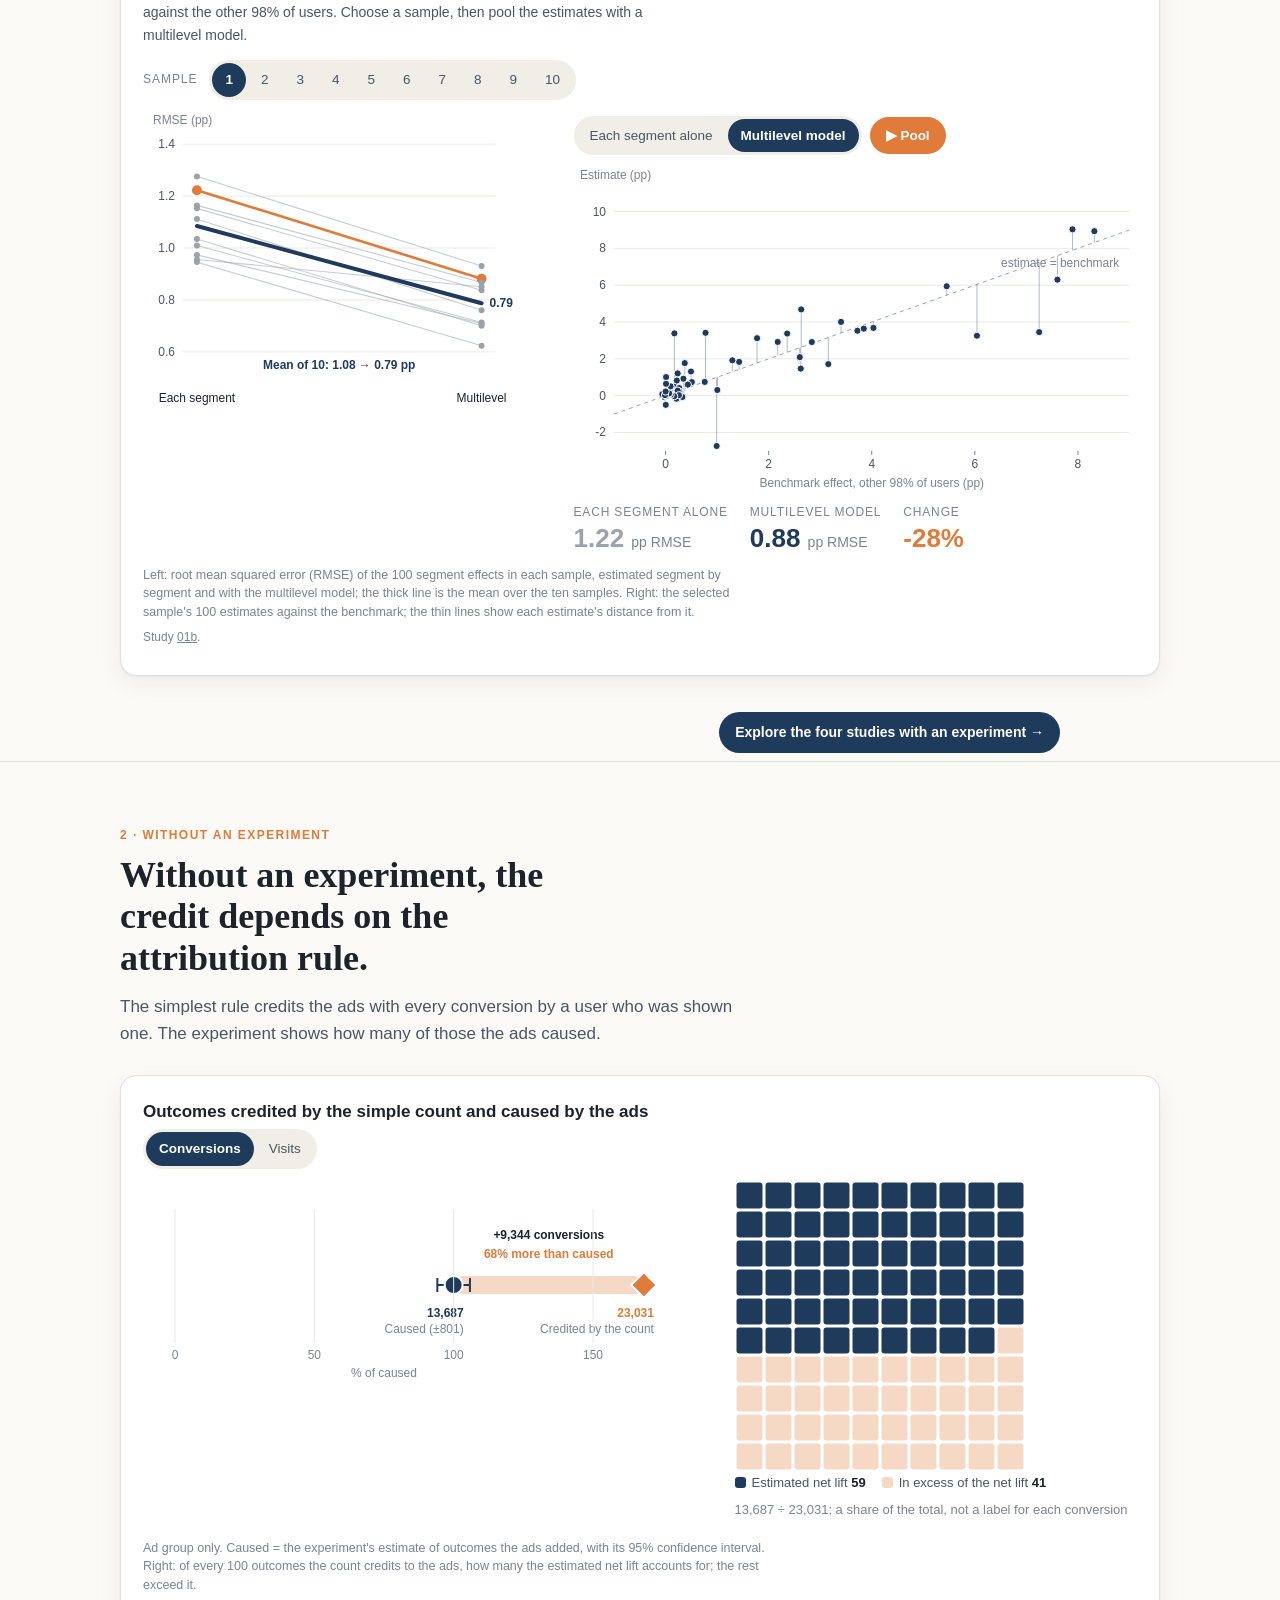
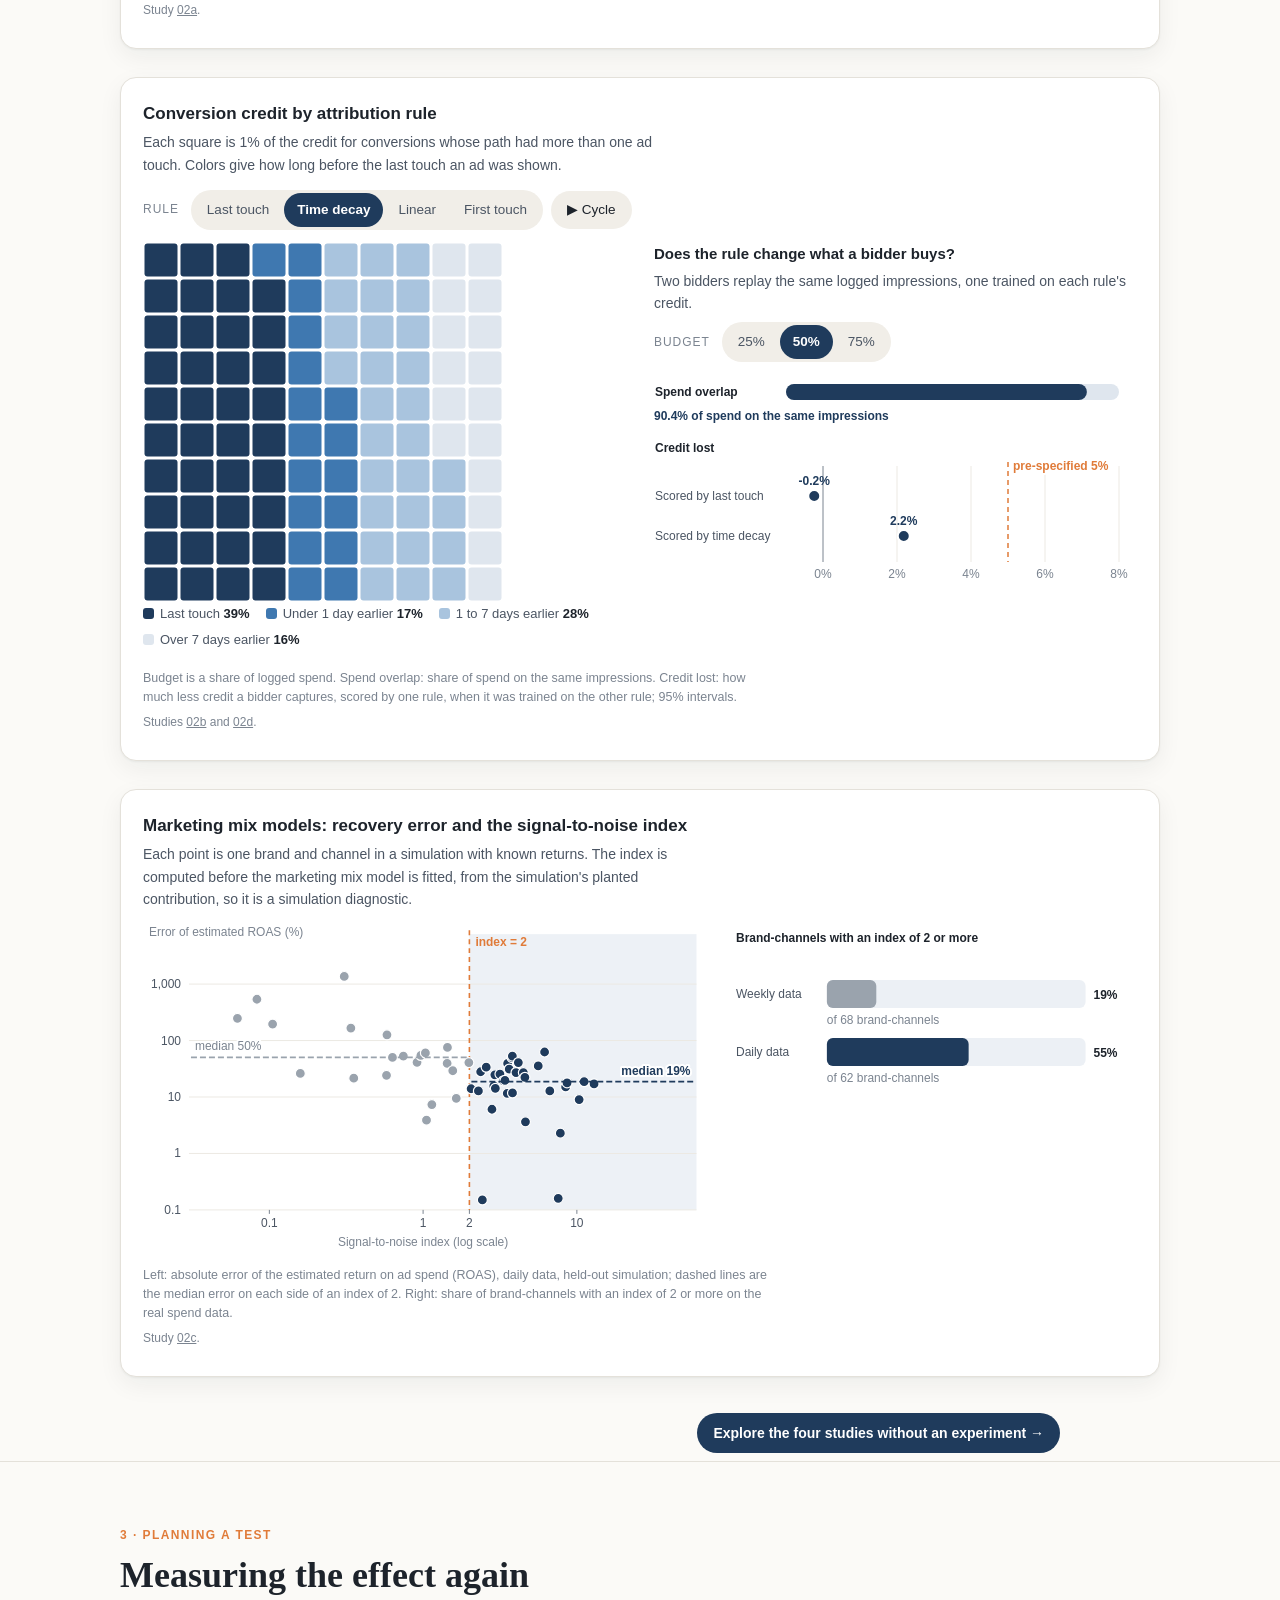
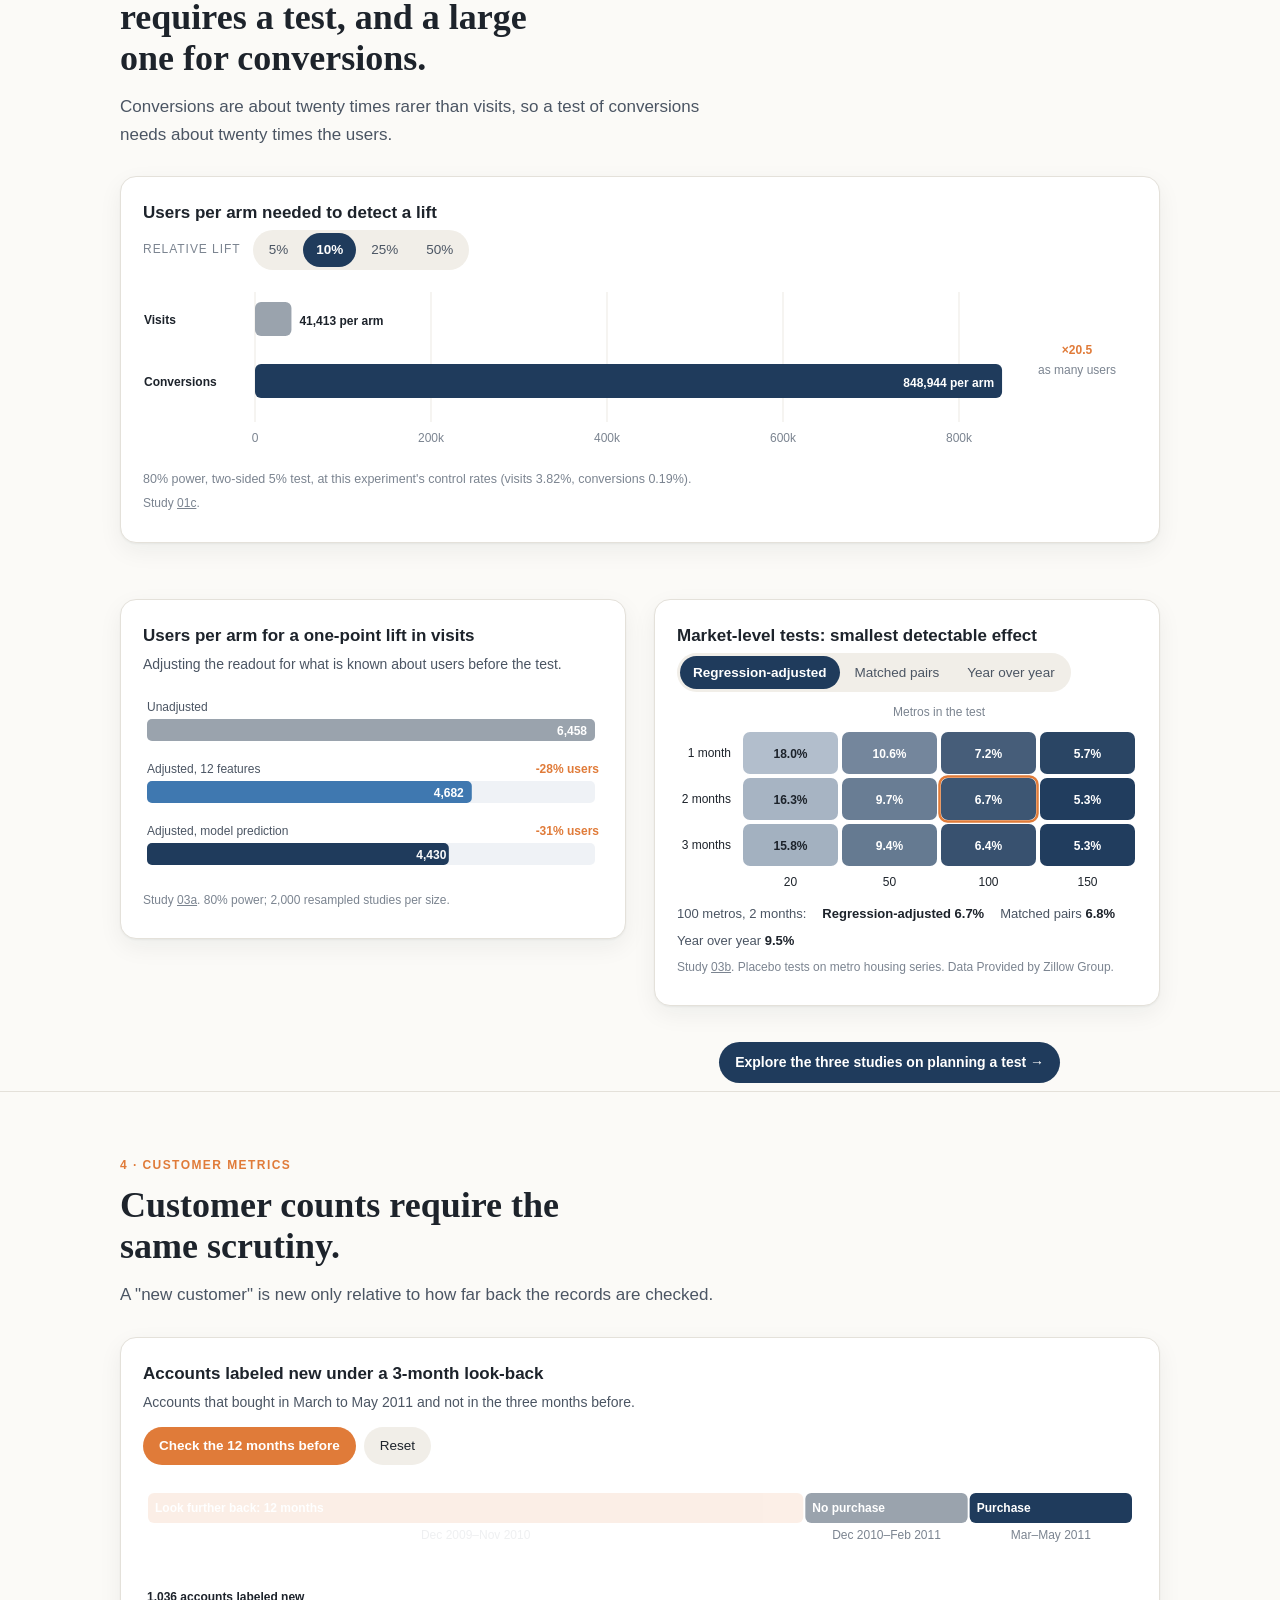
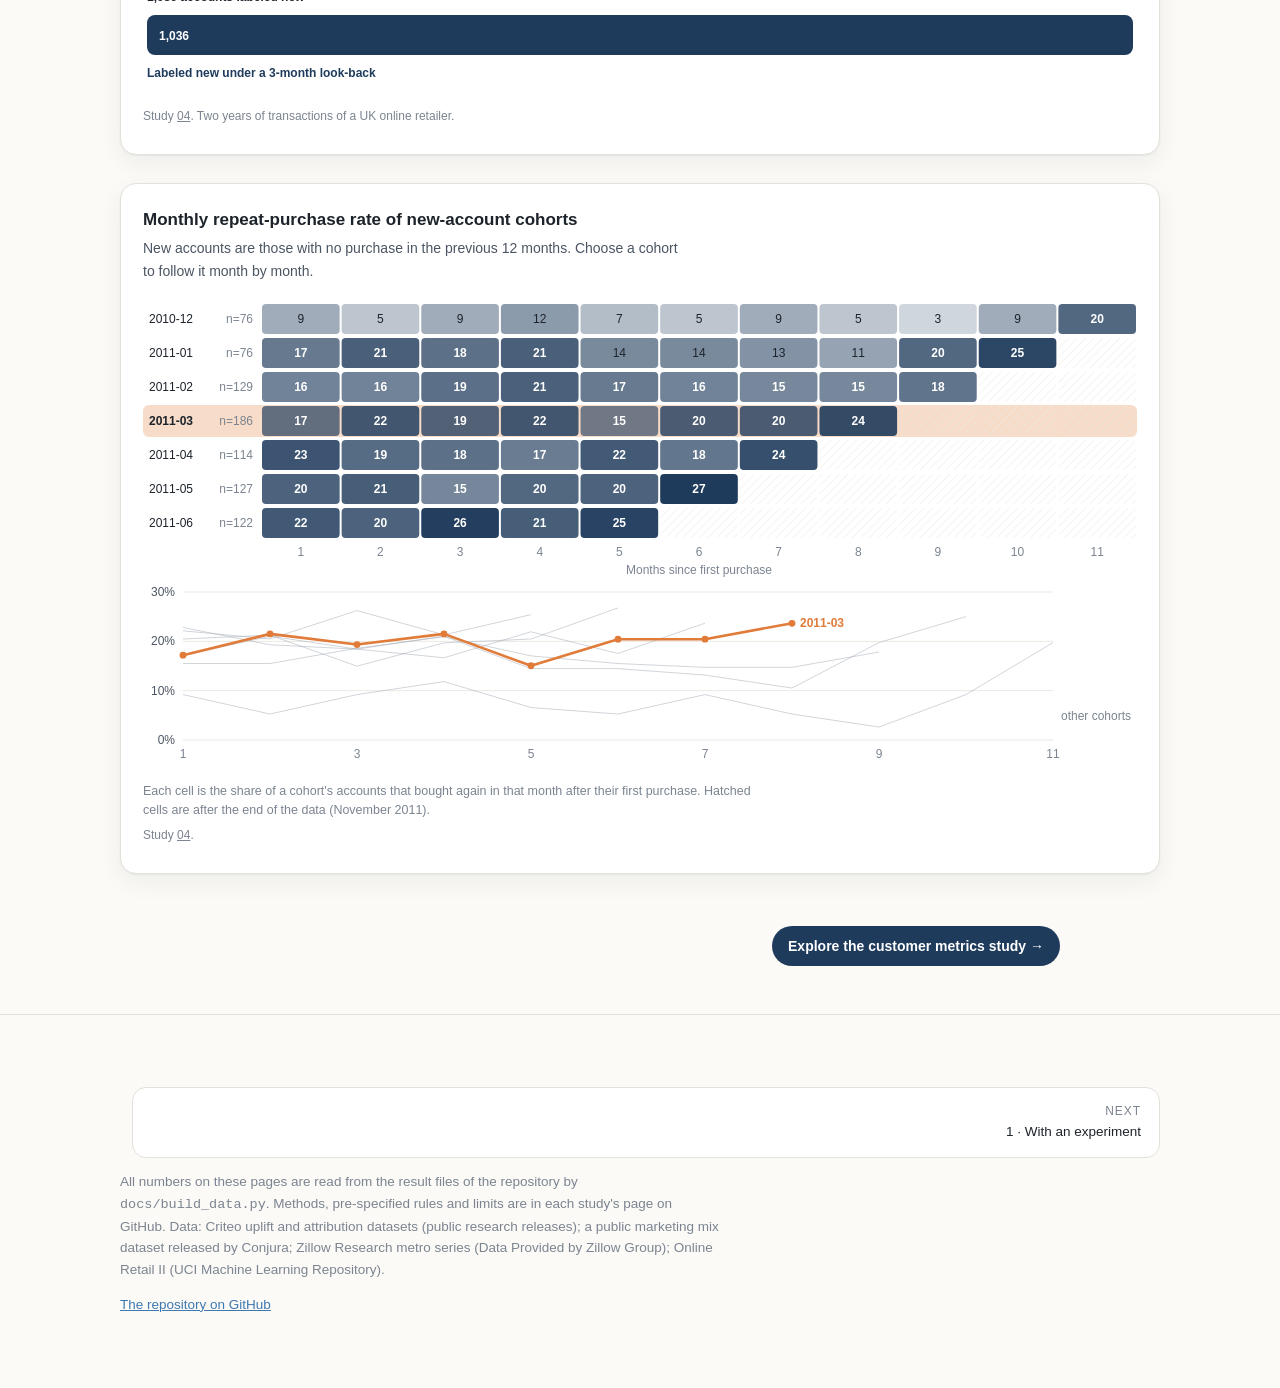
==== commit 0cdc9ada: "Sharper wording of estimates, data terms and figure labels" ====
--- a/docs/index.html
+++ b/docs/index.html
@@ -68,7 +68,7 @@
       <div id="c-gap"></div>
       <div><div id="c-hundred"></div><div class="legend" id="lg-hundred"></div></div>
     </div>
-    <p class="note">Ad group only. Caused = the experiment's estimate of outcomes the ads added, with its 95% confidence interval. Right: of every 100 outcomes the count credits to the ads, how many the ads caused.</p>
+    <p class="note">Ad group only. Caused = the experiment's estimate of outcomes the ads added, with its 95% confidence interval. Right: of every 100 outcomes the count credits to the ads, how many the estimated net lift accounts for; the rest exceed it.</p>
     <p class="src">Study <a href="https://github.com/lyz44git/ad-measurement-and-metrics/tree/main/02_without_an_experiment/02a_attribution_metric_validation">02a</a>.</p>
   </div>
 
@@ -91,7 +91,7 @@
 
   <div class="card">
     <h3>Marketing mix models: recovery error and the signal-to-noise index</h3>
-    <p class="sub">Each point is one brand and channel in a simulation with known returns. The index is computed from spend before any model is fitted.</p>
+    <p class="sub">Each point is one brand and channel in a simulation with known returns. The index is computed before the marketing mix model is fitted, from the simulation's planted contribution, so it is a simulation diagnostic.</p>
     <div class="row2 v">
       <div id="c-mmm"></div>
       <div><div id="c-share"></div></div>
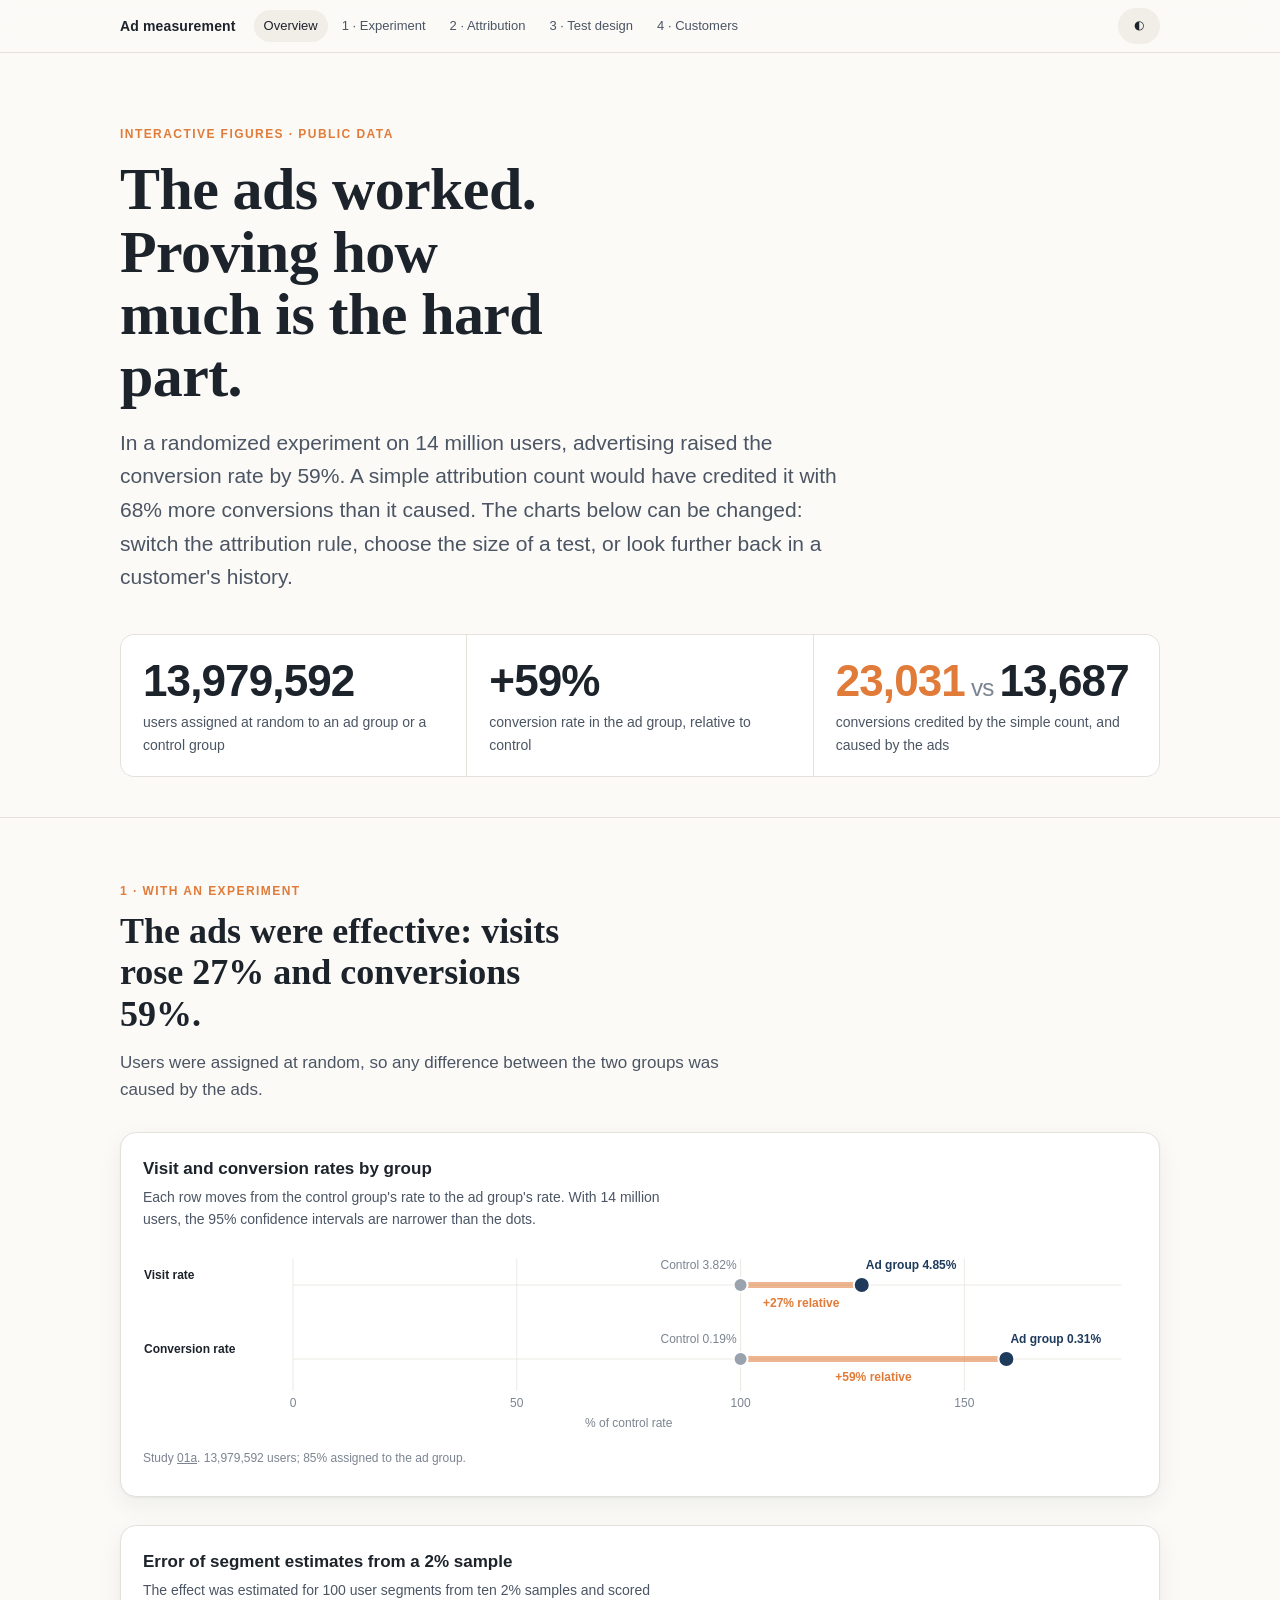
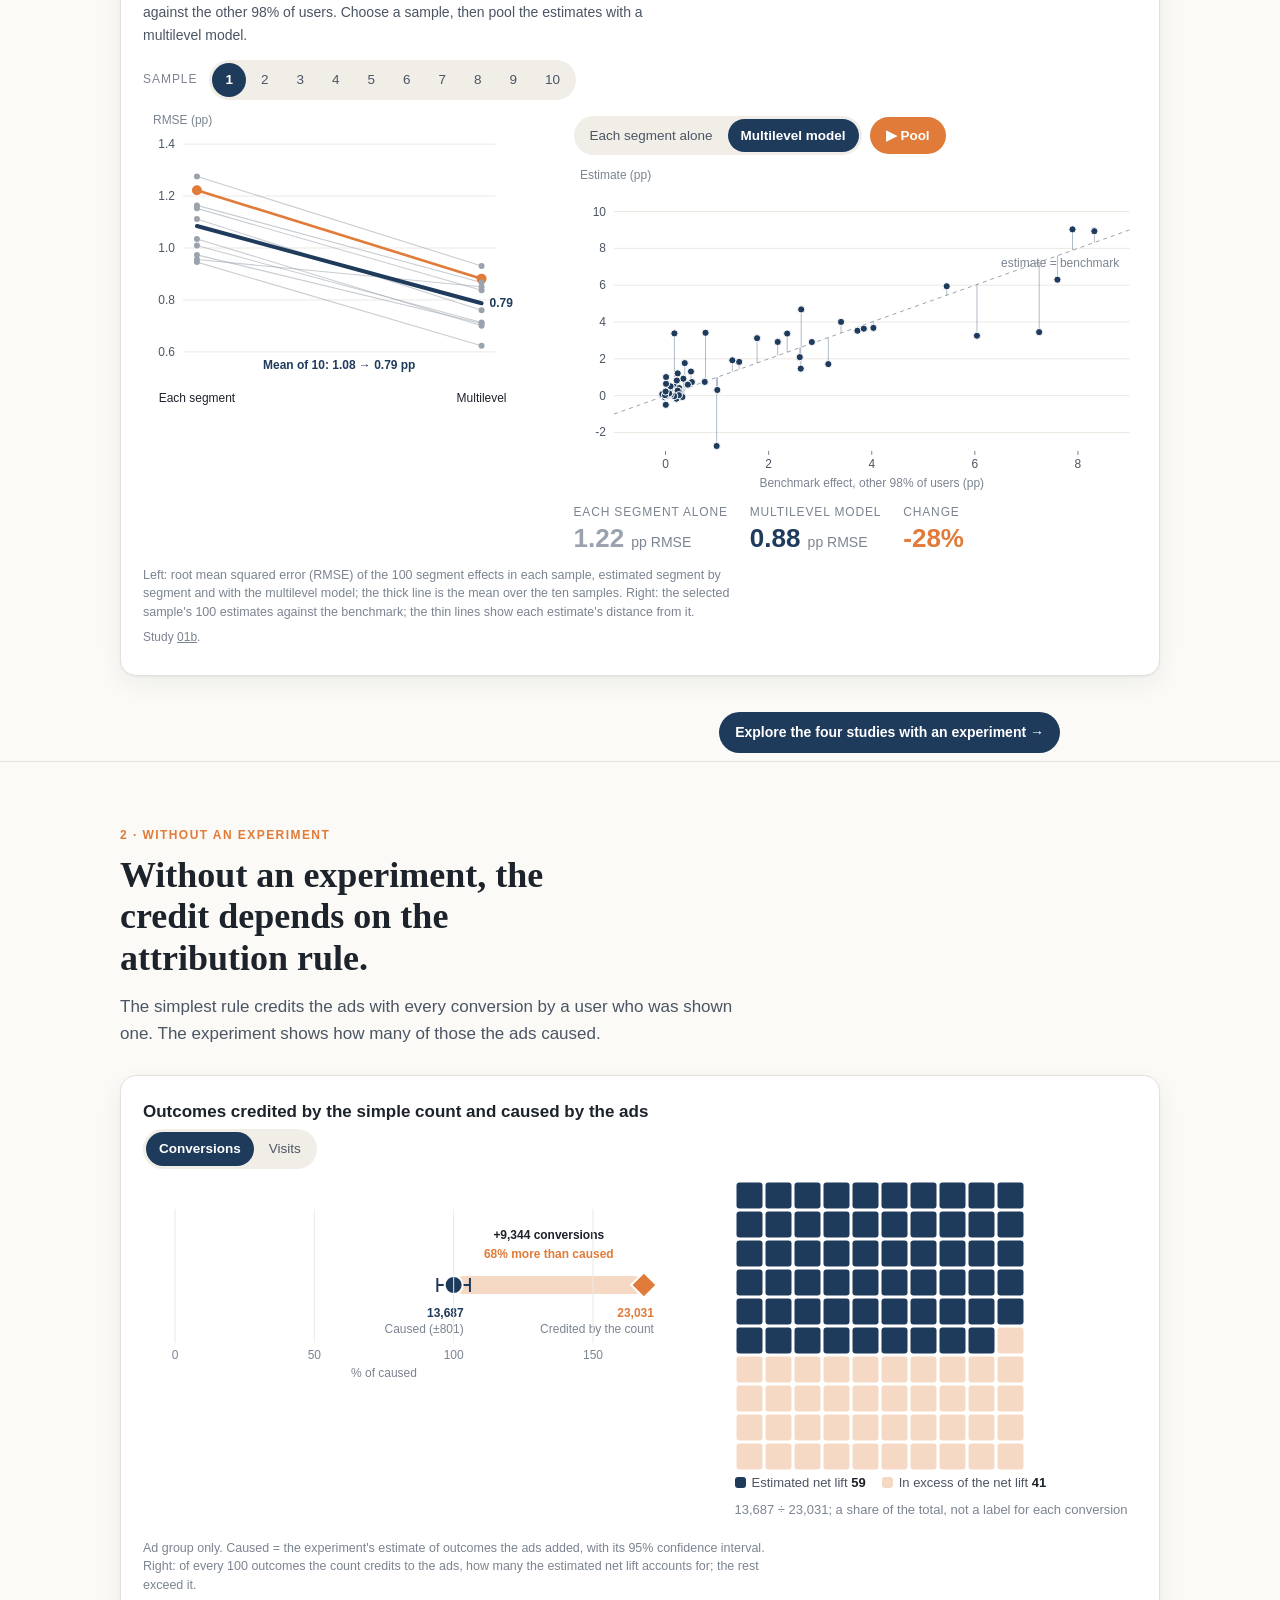
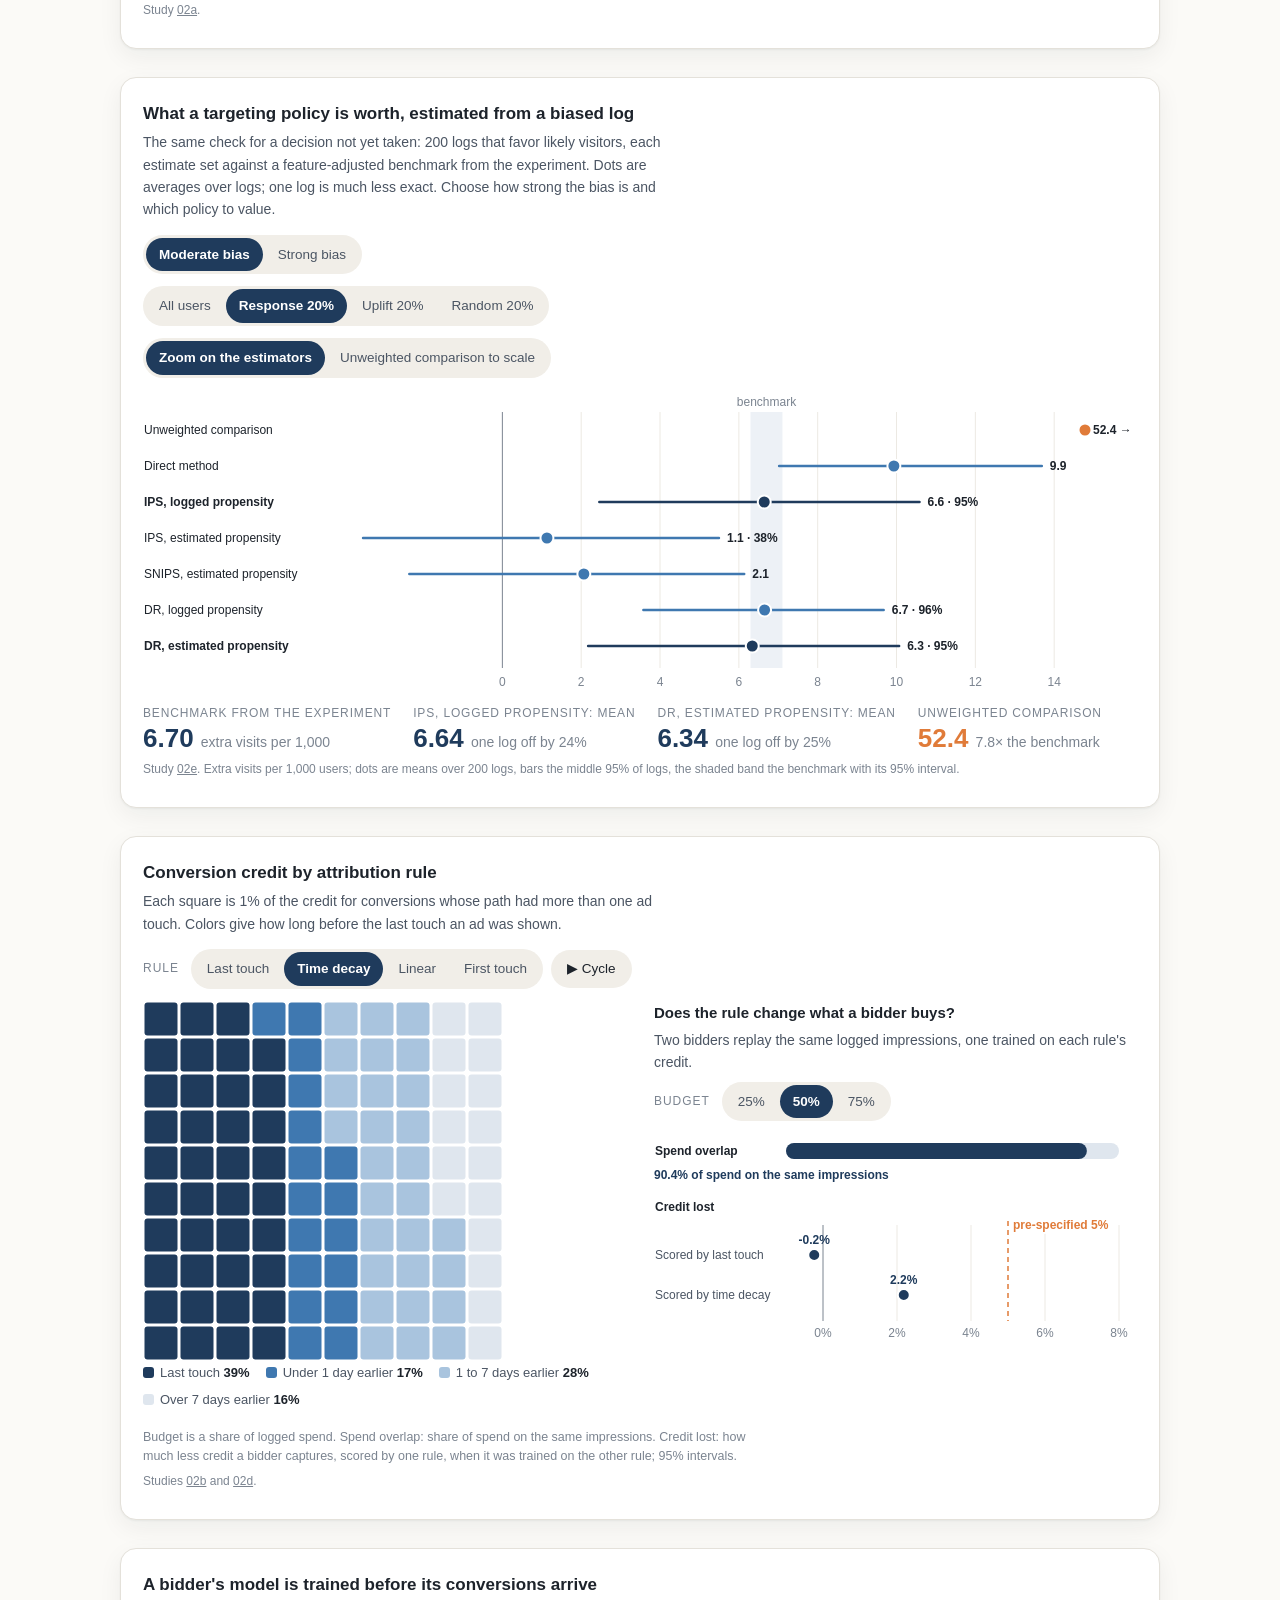
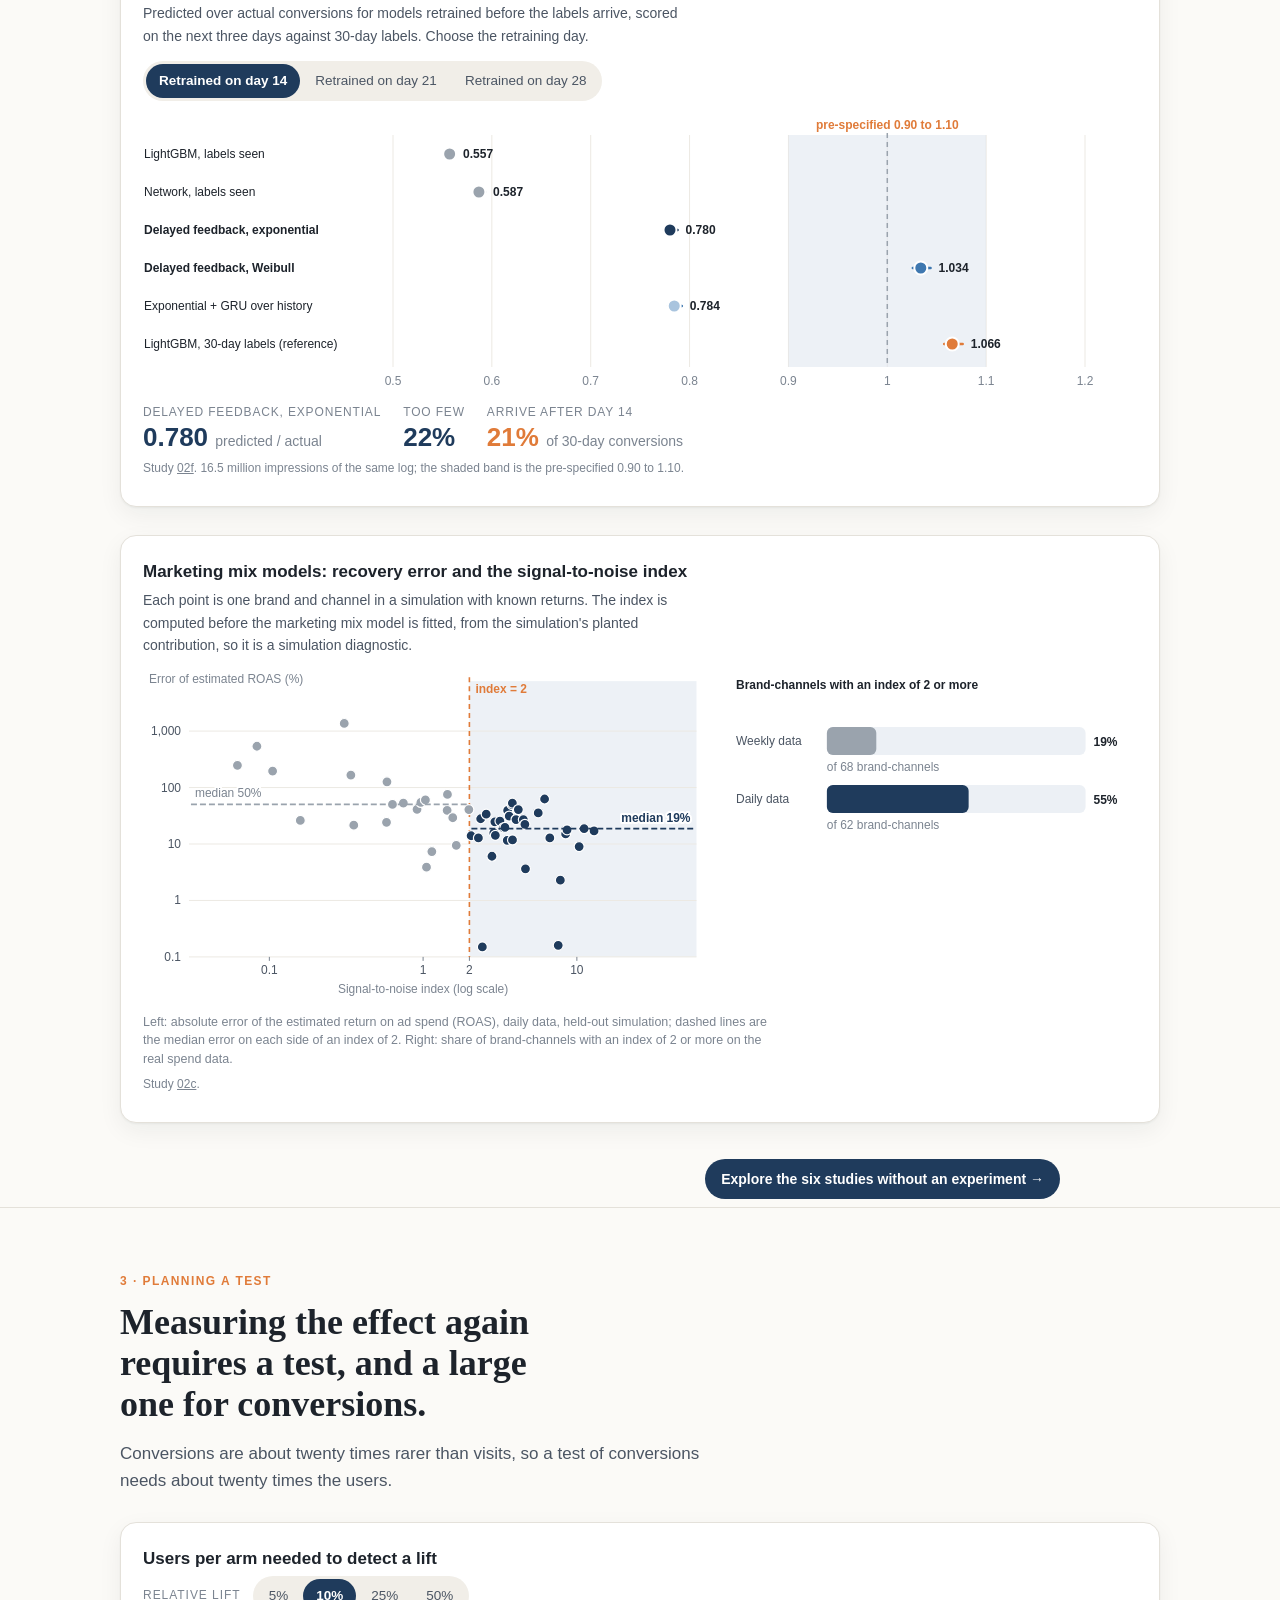
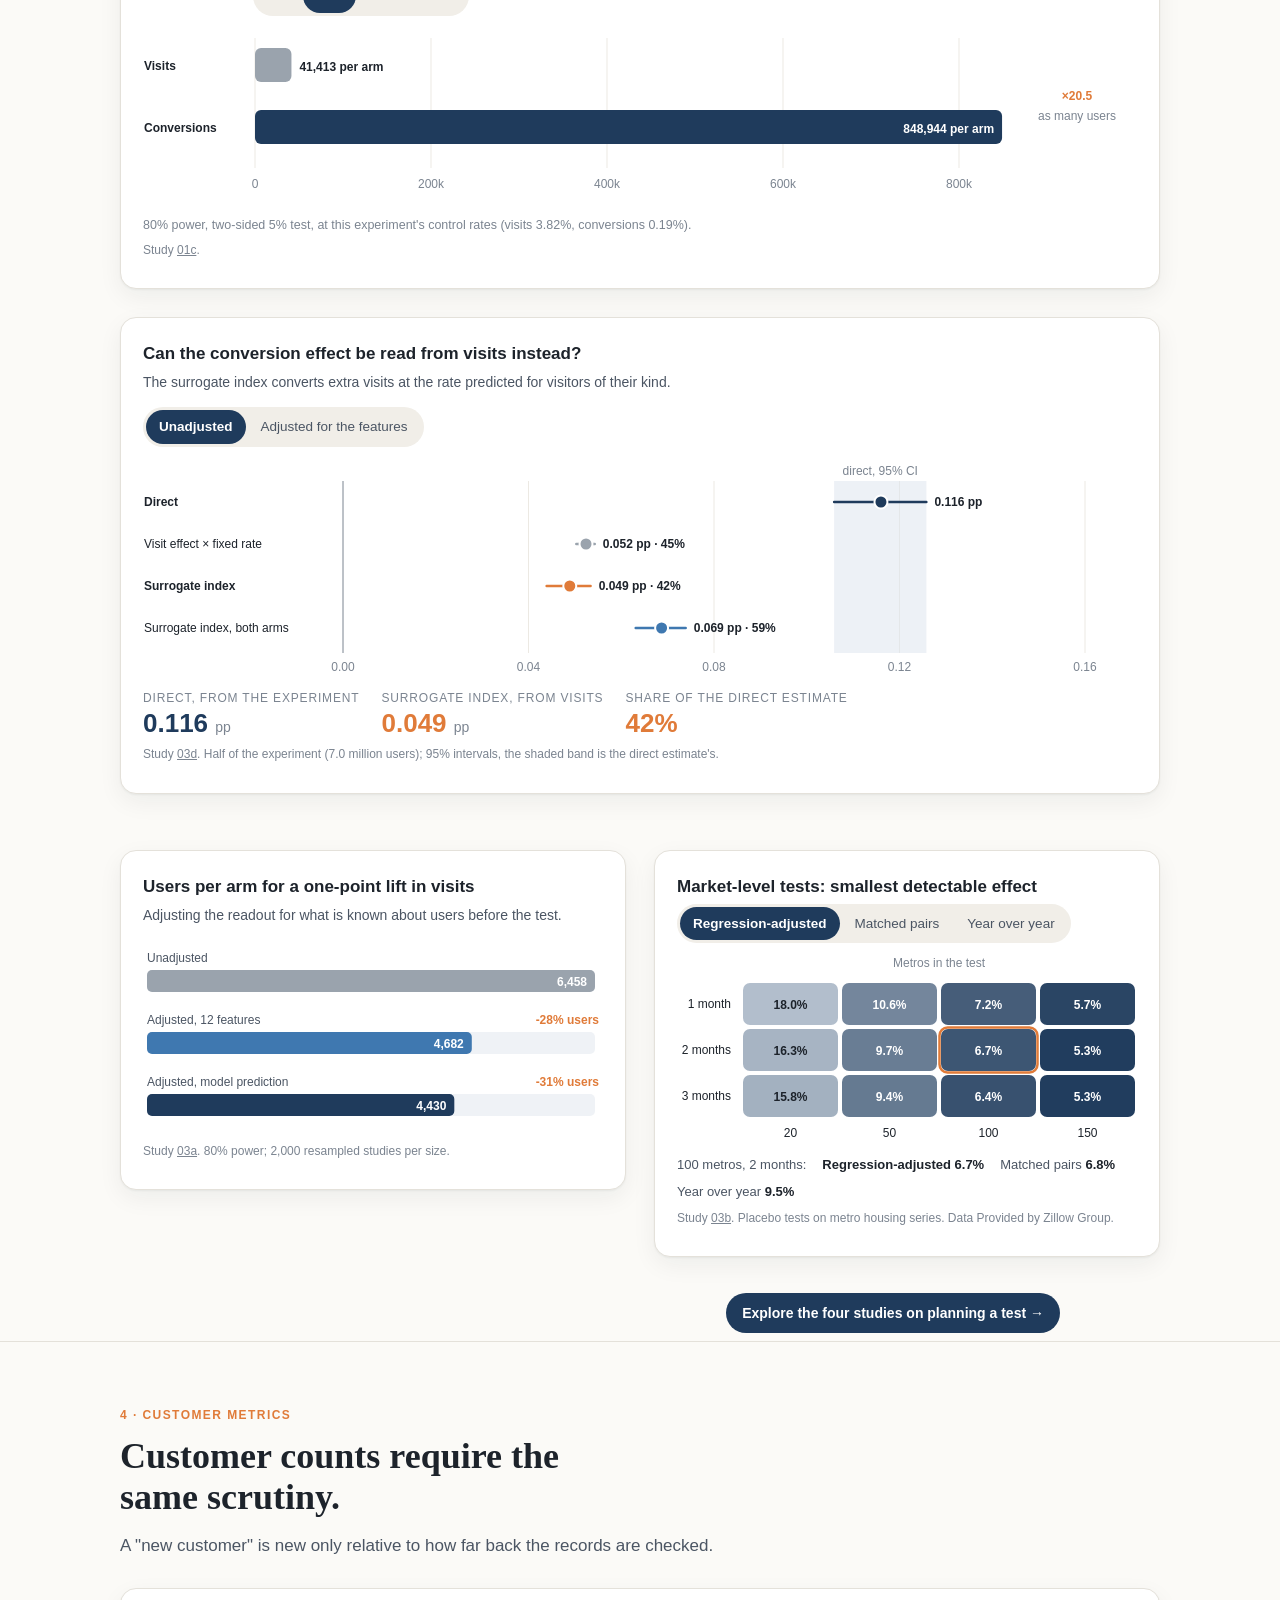
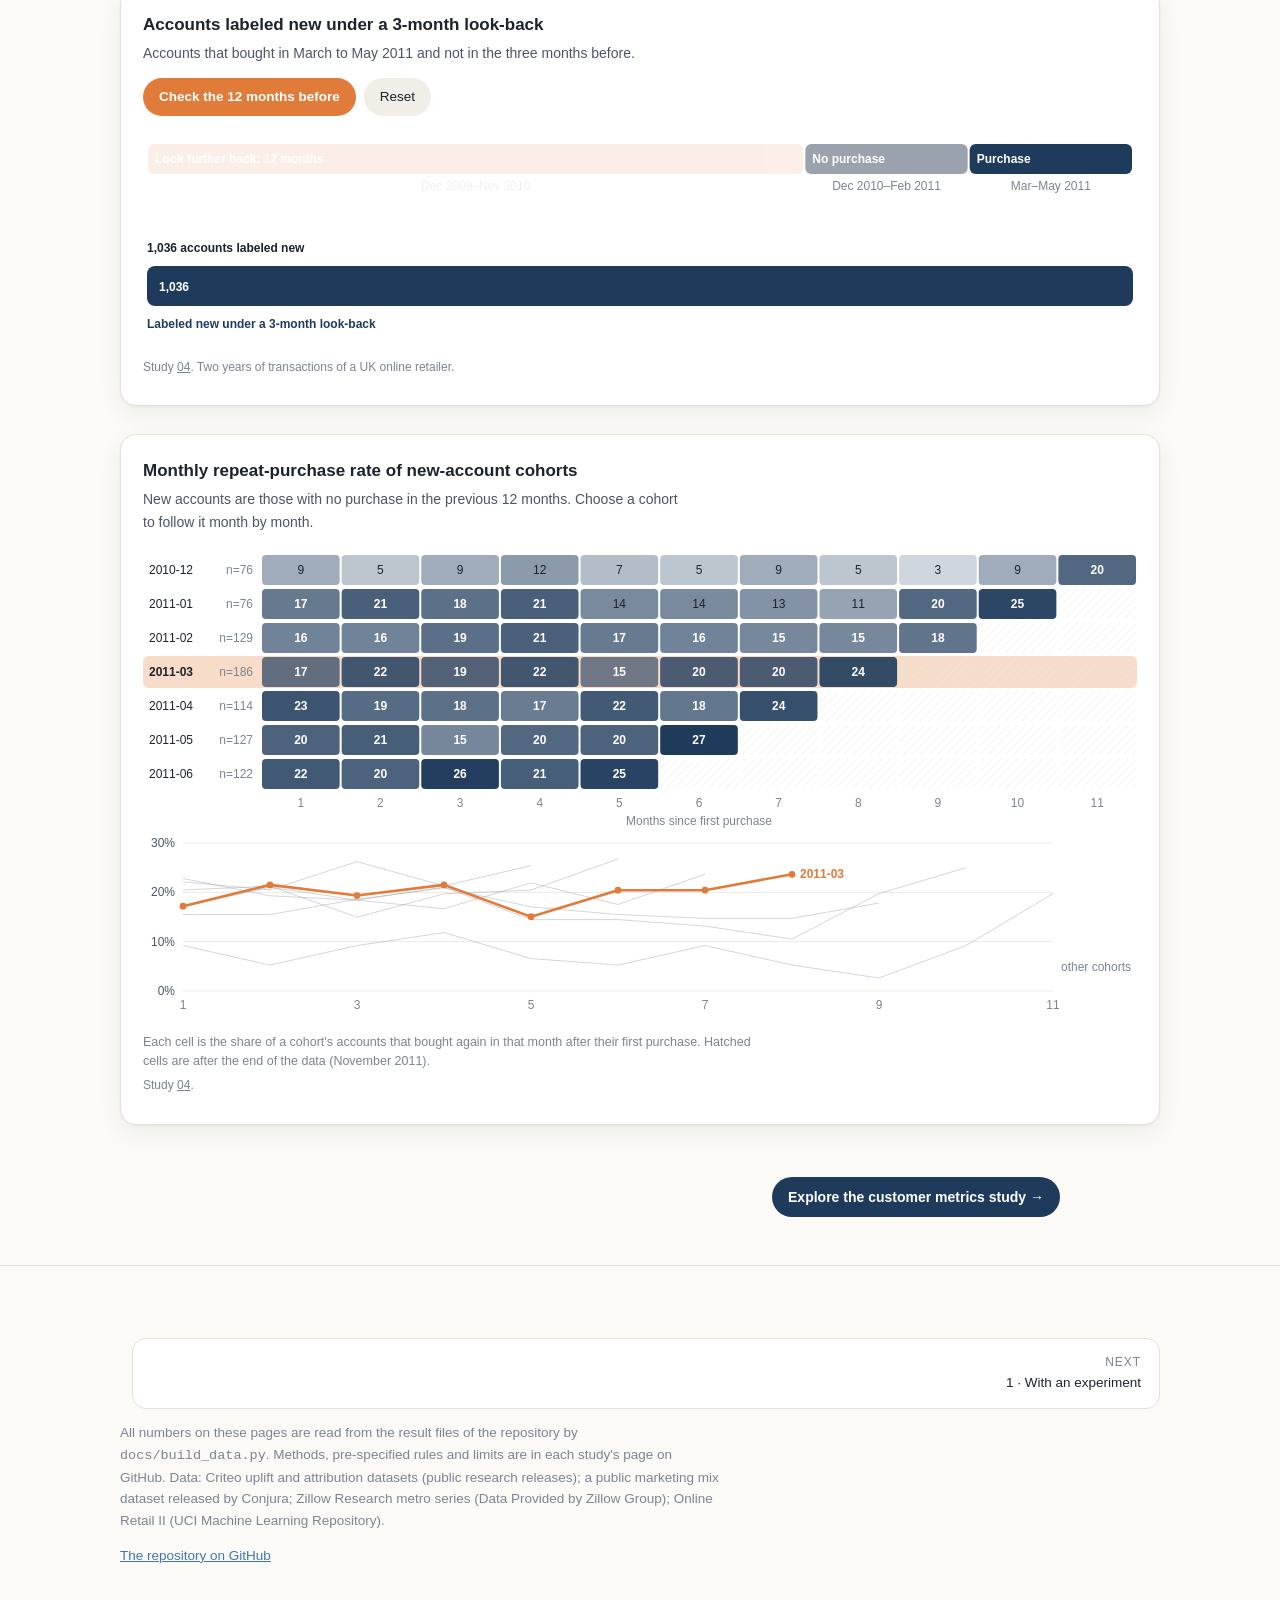
==== commit 35d19322: "Add off-policy evaluation, delayed conversions and a surrogate outcome study Three studies join the " ====
--- a/docs/index.html
+++ b/docs/index.html
@@ -73,6 +73,13 @@
   </div>
 
   <div class="card">
+    <h3>What a targeting policy is worth, estimated from a biased log</h3>
+    <p class="sub">The same check for a decision not yet taken: 200 logs that favor likely visitors, each estimate set against a feature-adjusted benchmark from the experiment. Dots are averages over logs; one log is much less exact. Choose how strong the bias is and which policy to value.</p>
+    <div class="ctrl"><div class="seg" id="seg-02e-set"></div></div><div class="ctrl"><div class="seg" id="seg-02e-pol"></div></div><div class="ctrl"><div class="seg" id="seg-02e-zoom"></div></div><div id="c-02e"></div><div class="readout" id="ro-02e"></div>
+    <p class="src">Study <a href="https://github.com/lyz44git/ad-measurement-and-metrics/tree/main/02_without_an_experiment/02e_off_policy_evaluation">02e</a>. Extra visits per 1,000 users; dots are means over 200 logs, bars the middle 95% of logs, the shaded band the benchmark with its 95% interval.</p>
+  </div>
+
+  <div class="card">
     <h3>Conversion credit by attribution rule</h3>
     <p class="sub">Each square is 1% of the credit for conversions whose path had more than one ad touch. Colors give how long before the last touch an ad was shown.</p>
     <div class="ctrl"><span class="lab">Rule</span><div class="seg" id="seg-rule"><button type="button" data-v="cr_last">Last touch</button><button type="button" data-v="cr_decay">Time decay</button><button type="button" data-v="cr_linear">Linear</button><button type="button" data-v="cr_first">First touch</button></div><button class="btn ghost" id="play-rule" type="button">▶ Cycle</button></div>
@@ -90,6 +97,13 @@
   </div>
 
   <div class="card">
+    <h3>A bidder's model is trained before its conversions arrive</h3>
+    <p class="sub">Predicted over actual conversions for models retrained before the labels arrive, scored on the next three days against 30-day labels. Choose the retraining day.</p>
+    <div class="ctrl"><div class="seg" id="seg-02f-cal"></div></div><div id="c-02f-cal"></div><div class="readout" id="ro-02f-cal"></div>
+    <p class="src">Study <a href="https://github.com/lyz44git/ad-measurement-and-metrics/tree/main/02_without_an_experiment/02f_delayed_conversions">02f</a>. 16.5 million impressions of the same log; the shaded band is the pre-specified 0.90 to 1.10.</p>
+  </div>
+
+  <div class="card">
     <h3>Marketing mix models: recovery error and the signal-to-noise index</h3>
     <p class="sub">Each point is one brand and channel in a simulation with known returns. The index is computed before the marketing mix model is fitted, from the simulation's planted contribution, so it is a simulation diagnostic.</p>
     <div class="row2 v">
@@ -102,7 +116,7 @@
 </div></section>
 
 <!-- ============================== 3 ============================== -->
-<div class="wrap explore"><a href="02.html">Explore the four studies without an experiment →</a></div>
+<div class="wrap explore"><a href="02.html">Explore the six studies without an experiment →</a></div>
 <section class="part" id="tests"><div class="wrap">
   <div class="kicker">3 · Planning a test</div>
   <h2 class="serif">Measuring the effect again requires a test, and a large one for conversions.</h2>
@@ -114,6 +128,13 @@
     <div id="c-size"></div>
     <p class="note">80% power, two-sided 5% test, at this experiment's control rates (visits 3.82%, conversions 0.19%).</p>
     <p class="src">Study <a href="https://github.com/lyz44git/ad-measurement-and-metrics/tree/main/01_with_an_experiment/01c_sql_metric_readout">01c</a>.</p>
+  </div>
+
+  <div class="card">
+    <h3>Can the conversion effect be read from visits instead?</h3>
+    <p class="sub">The surrogate index converts extra visits at the rate predicted for visitors of their kind.</p>
+    <div class="ctrl"><div class="seg" id="seg-03d-est"></div></div><div id="c-03d-est"></div><div class="readout" id="ro-03d-est"></div>
+    <p class="src">Study <a href="https://github.com/lyz44git/ad-measurement-and-metrics/tree/main/03_planning_a_test/03d_surrogate_outcome">03d</a>. Half of the experiment (7.0 million users); 95% intervals, the shaded band is the direct estimate's.</p>
   </div>
 
   <div class="row2">
@@ -134,7 +155,7 @@
 </div></section>
 
 <!-- ============================== 4 ============================== -->
-<div class="wrap explore"><a href="03.html">Explore the three studies on planning a test →</a></div>
+<div class="wrap explore"><a href="03.html">Explore the four studies on planning a test →</a></div>
 <section class="part" id="customers"><div class="wrap">
   <div class="kicker">4 · Customer metrics</div>
   <h2 class="serif">Customer counts require the same scrutiny.</h2>
@@ -165,7 +186,7 @@
   <p><a href="https://github.com/lyz44git/ad-measurement-and-metrics">The repository on GitHub</a></p>
 </div></footer>
 <div id="tip" role="tooltip"></div>
-<script src="data.js?v=20261118g"></script>
-<script src="assets/explorer.js?v=20261118m"></script>
+<script src="data.js?v=20261124d"></script>
+<script src="assets/explorer.js?v=20261124d"></script>
 </body>
 </html>
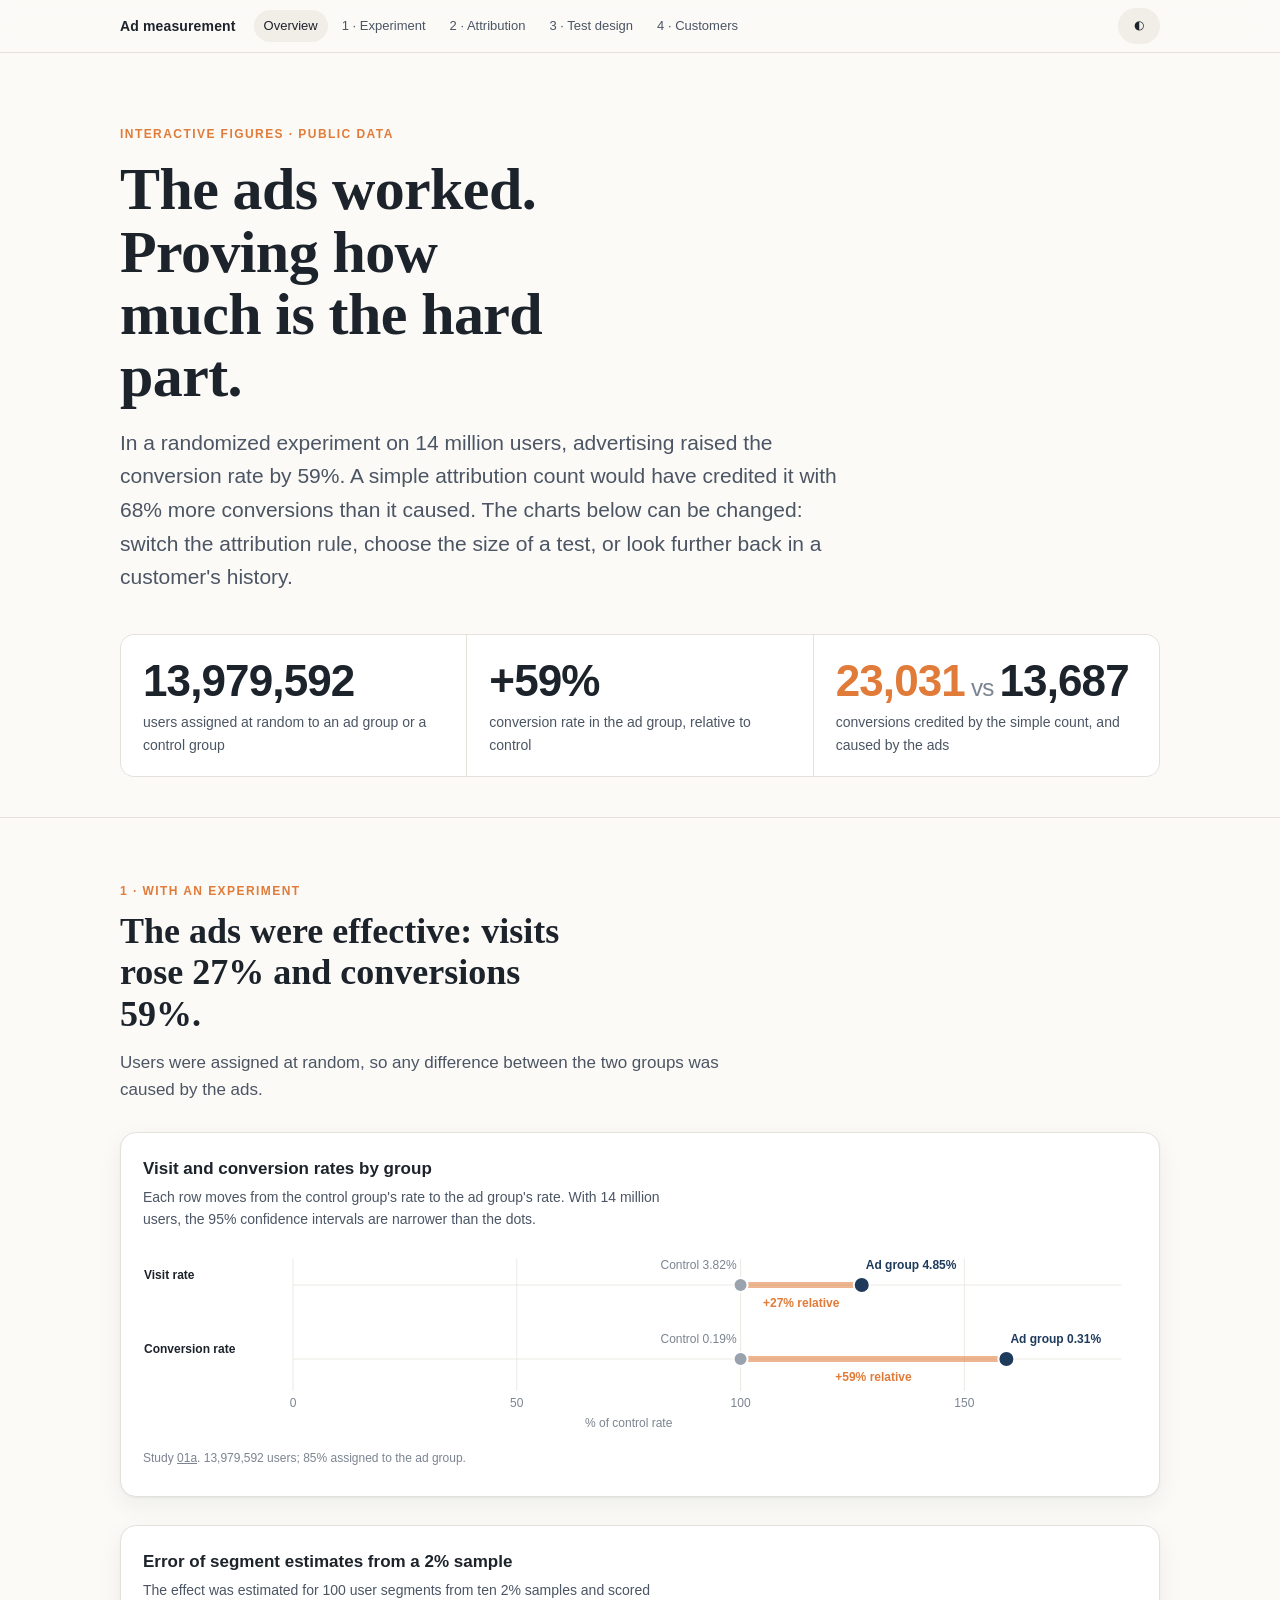
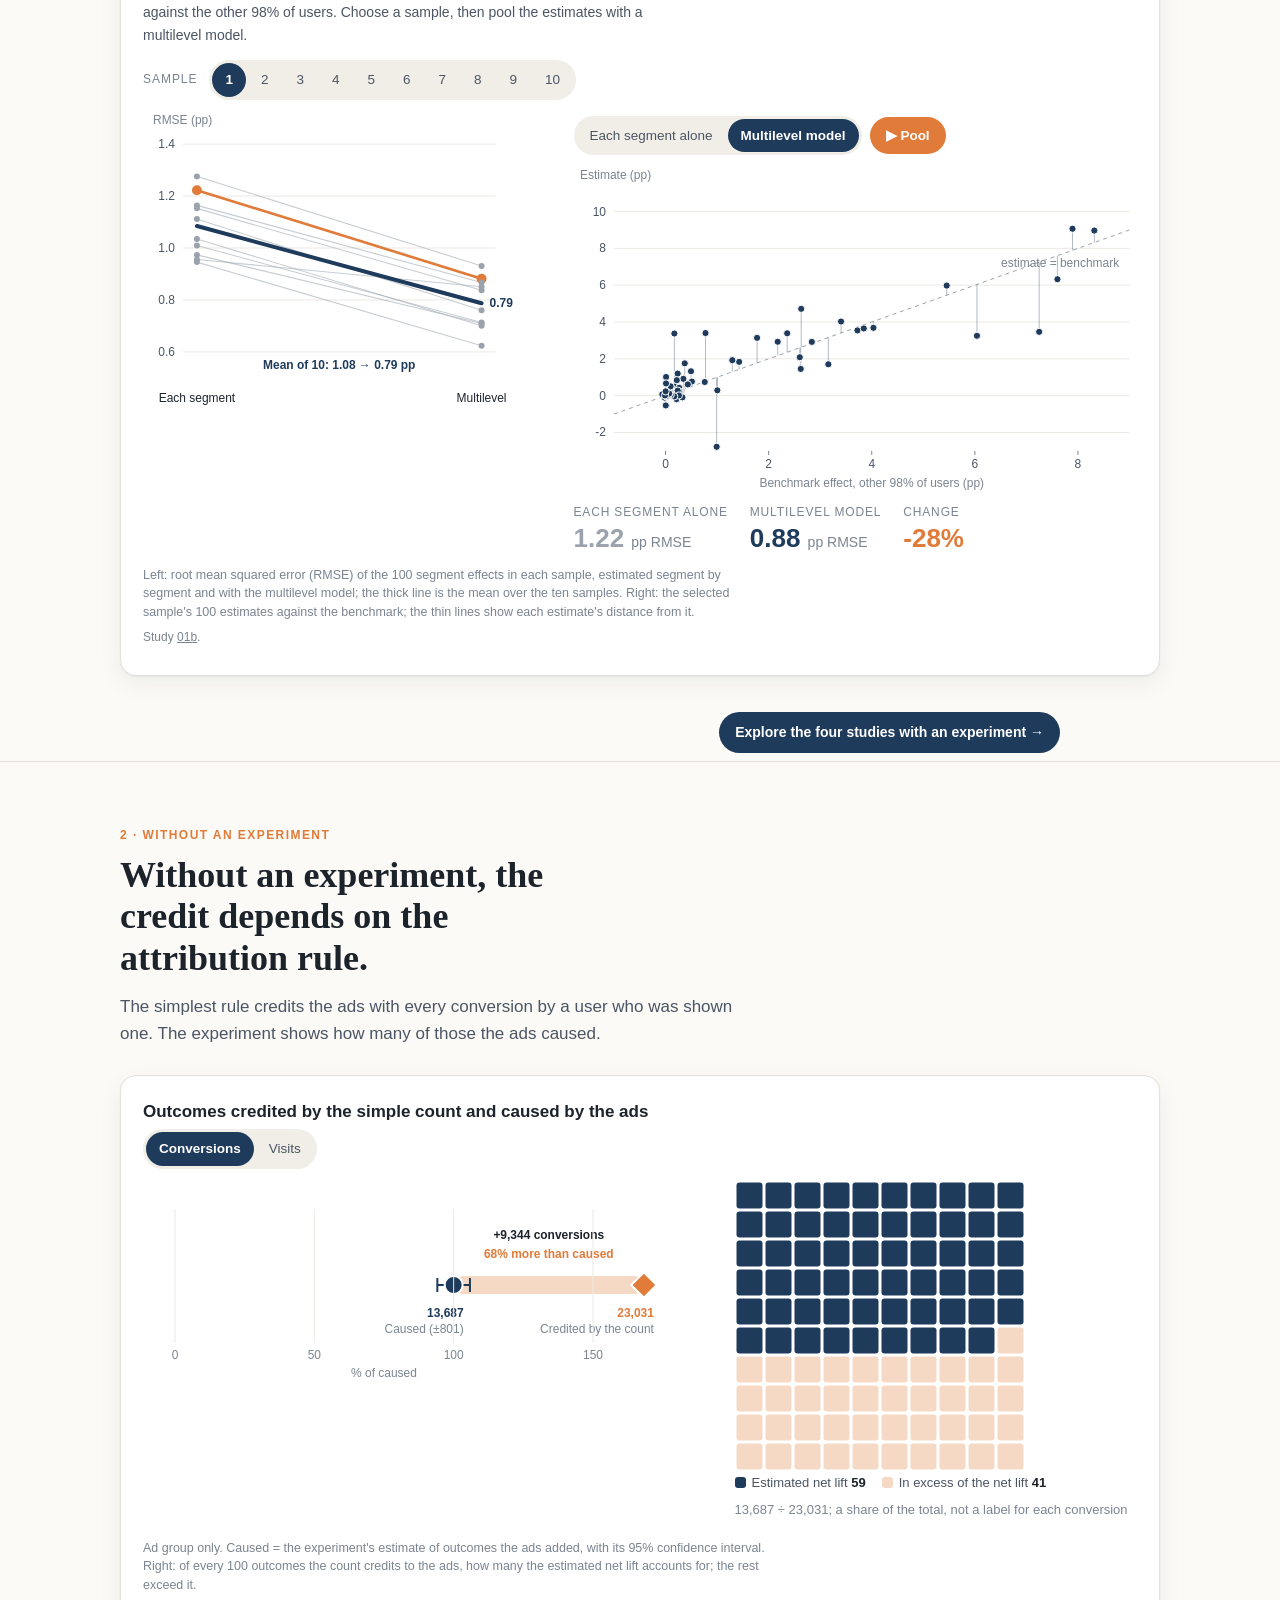
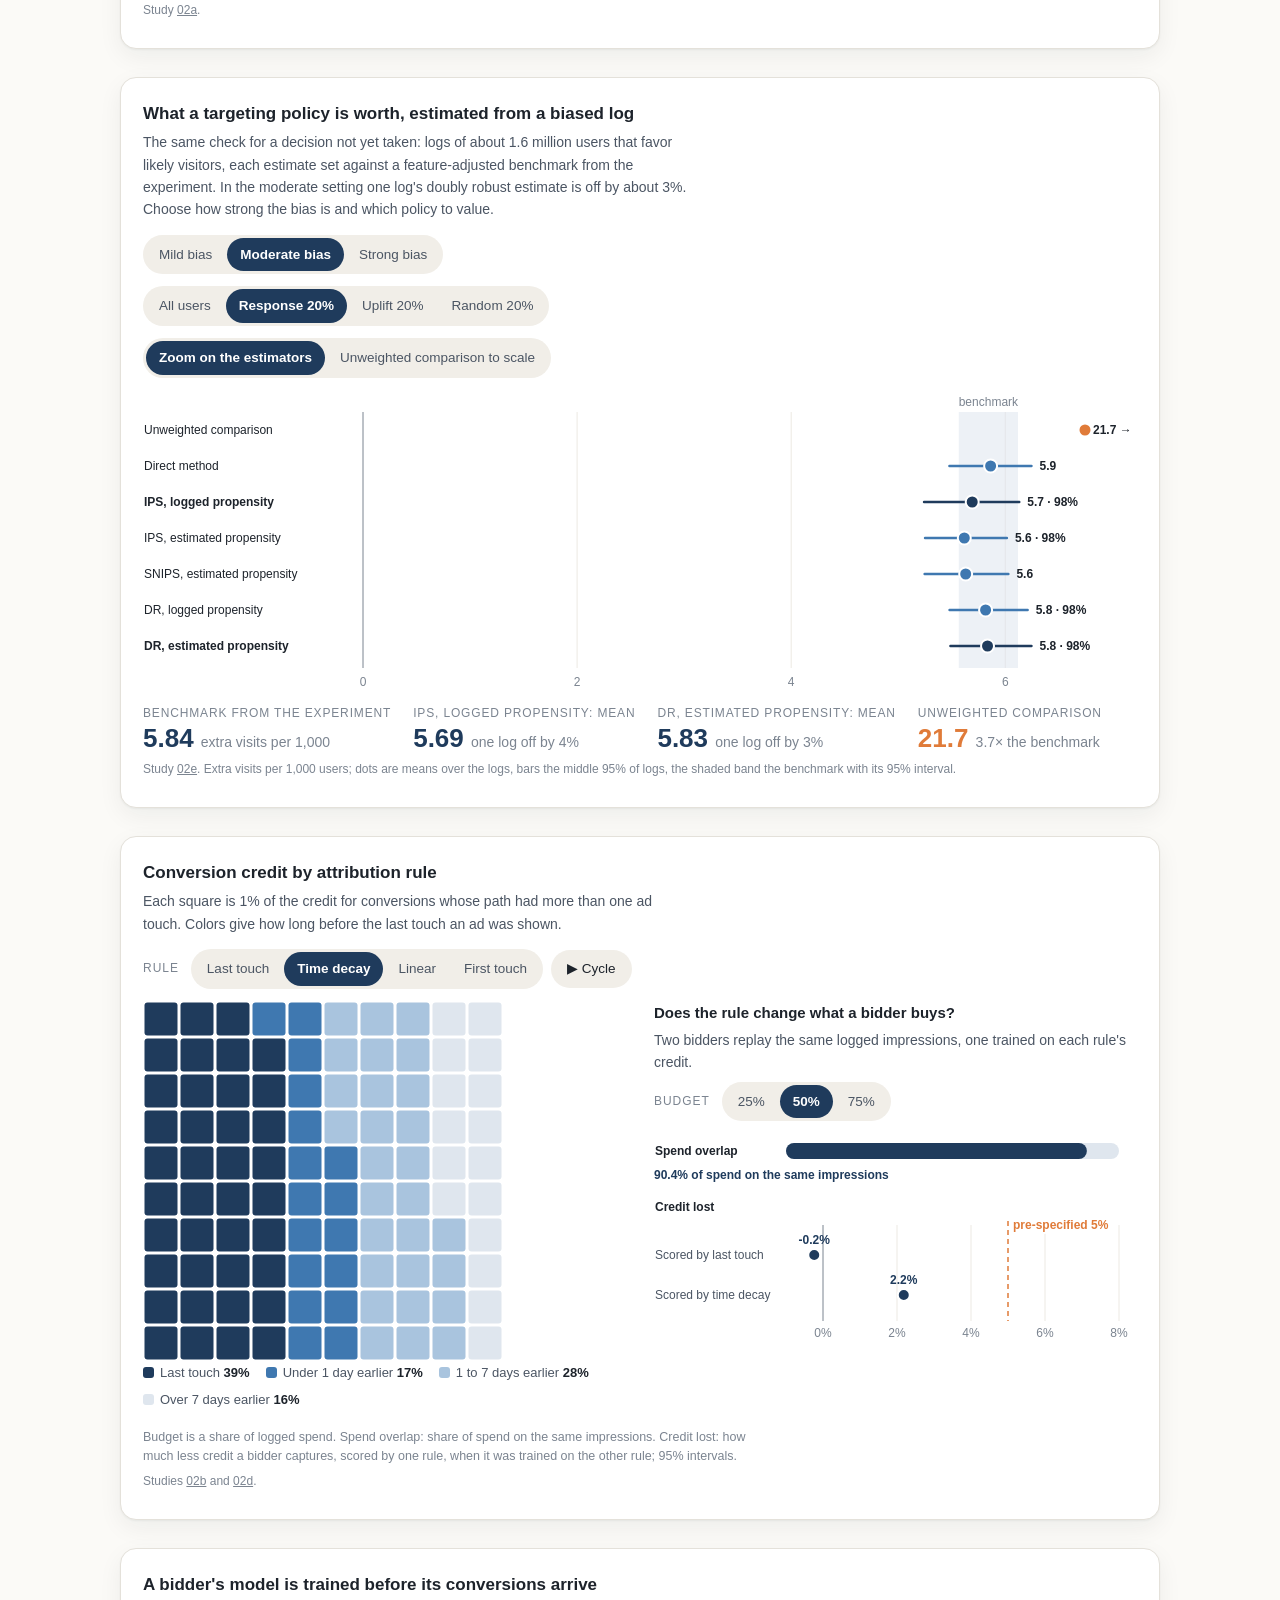
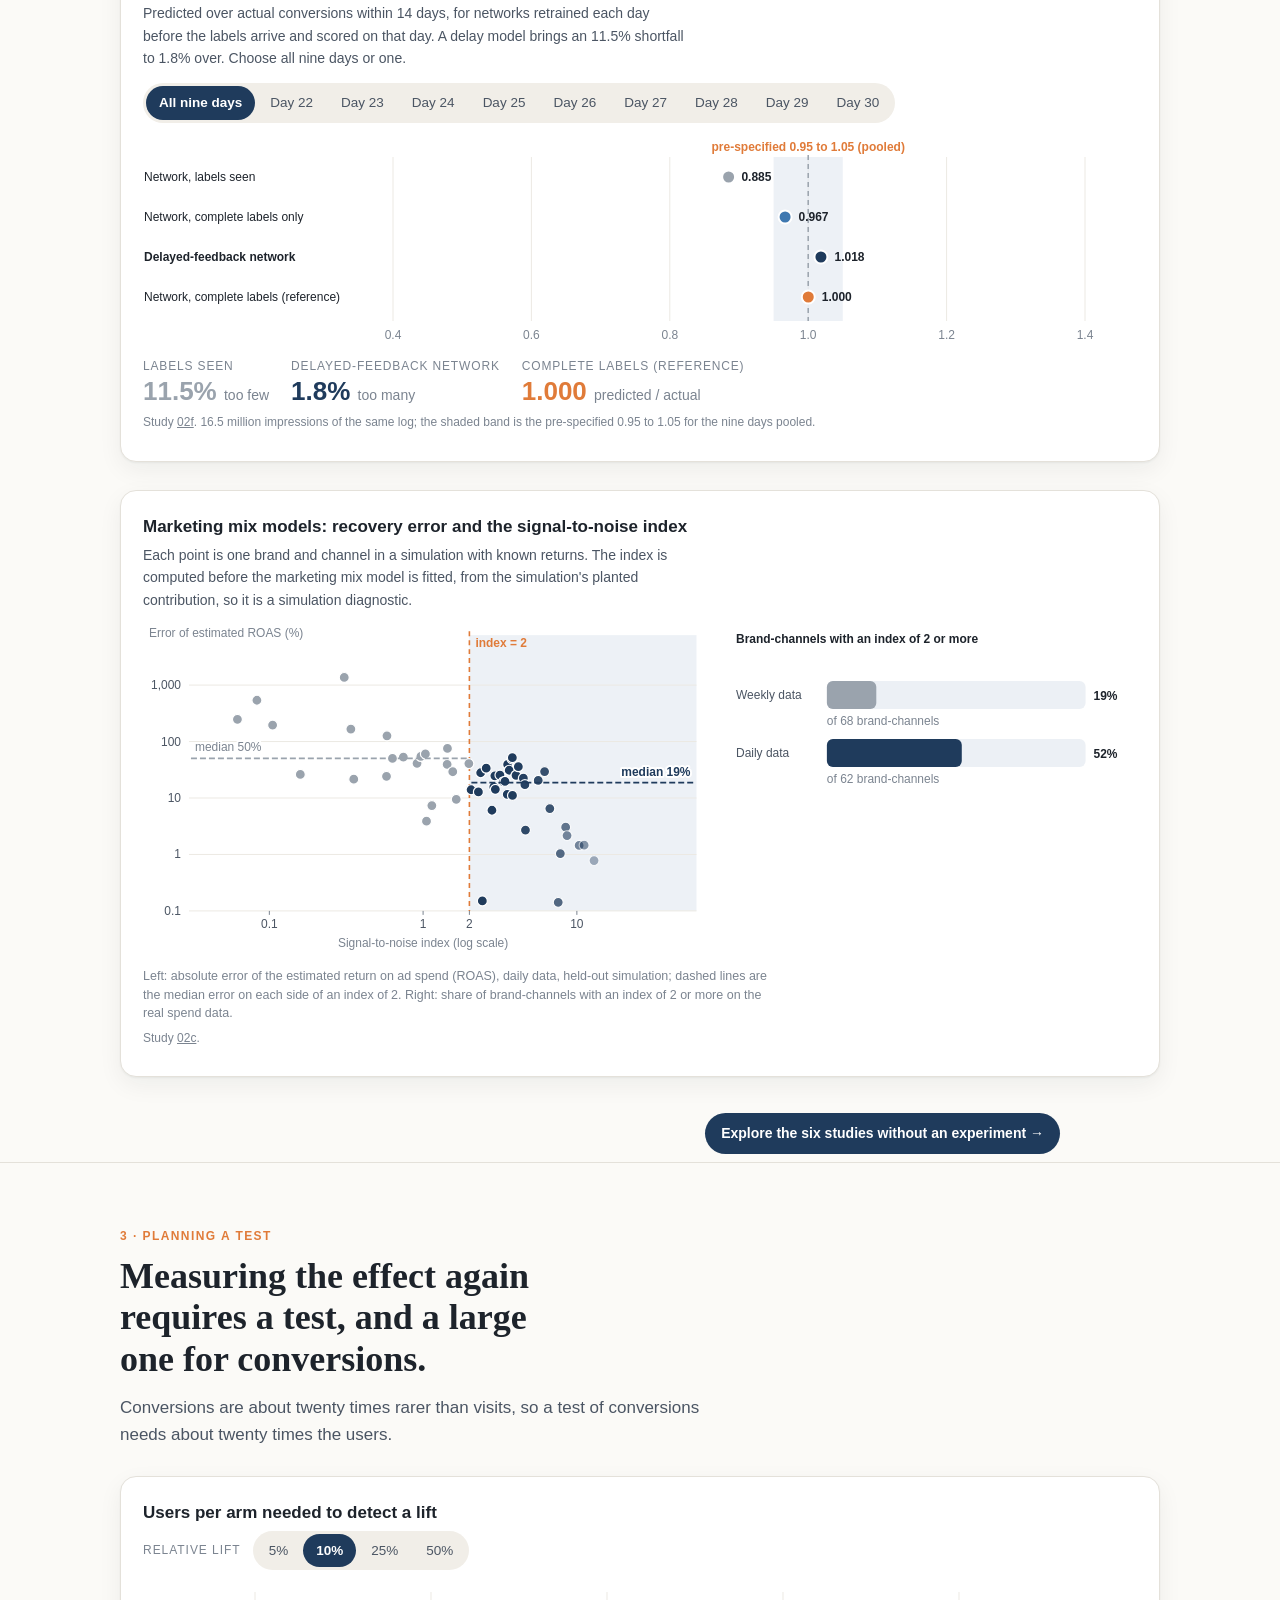
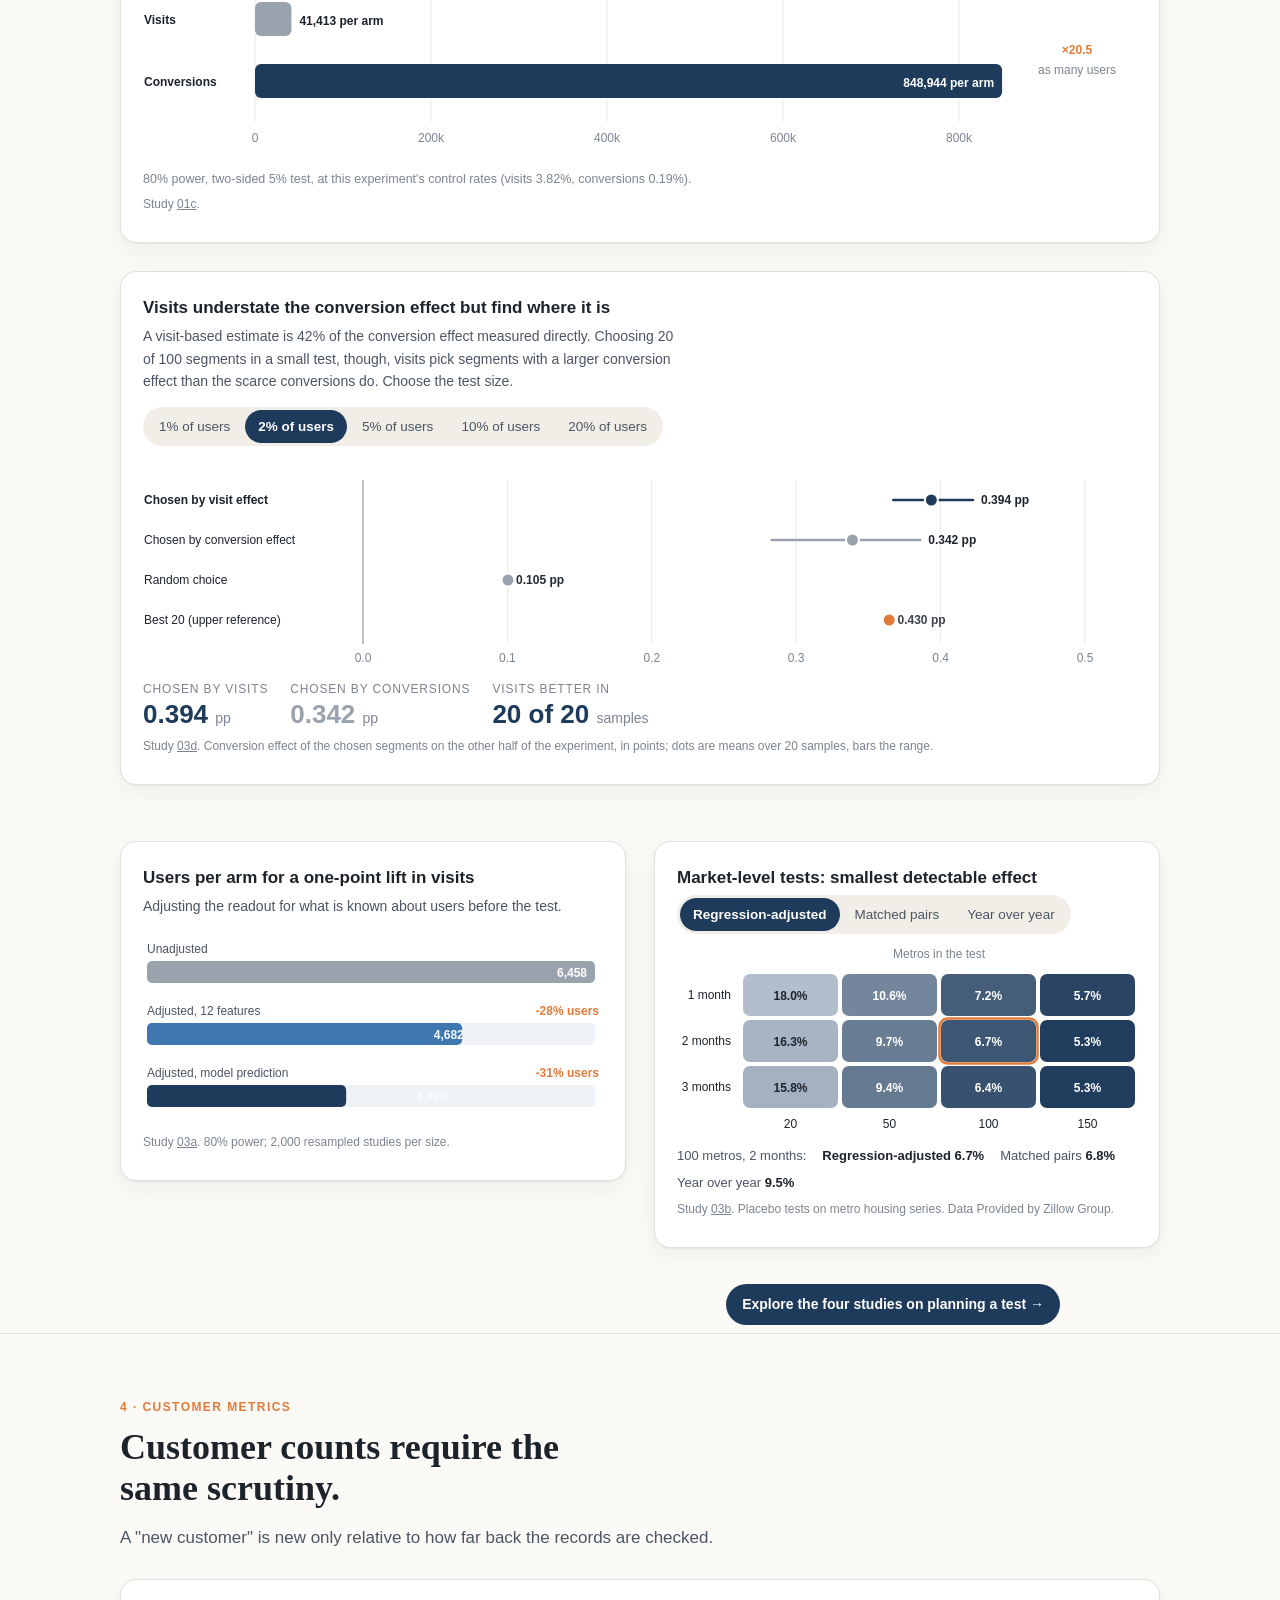
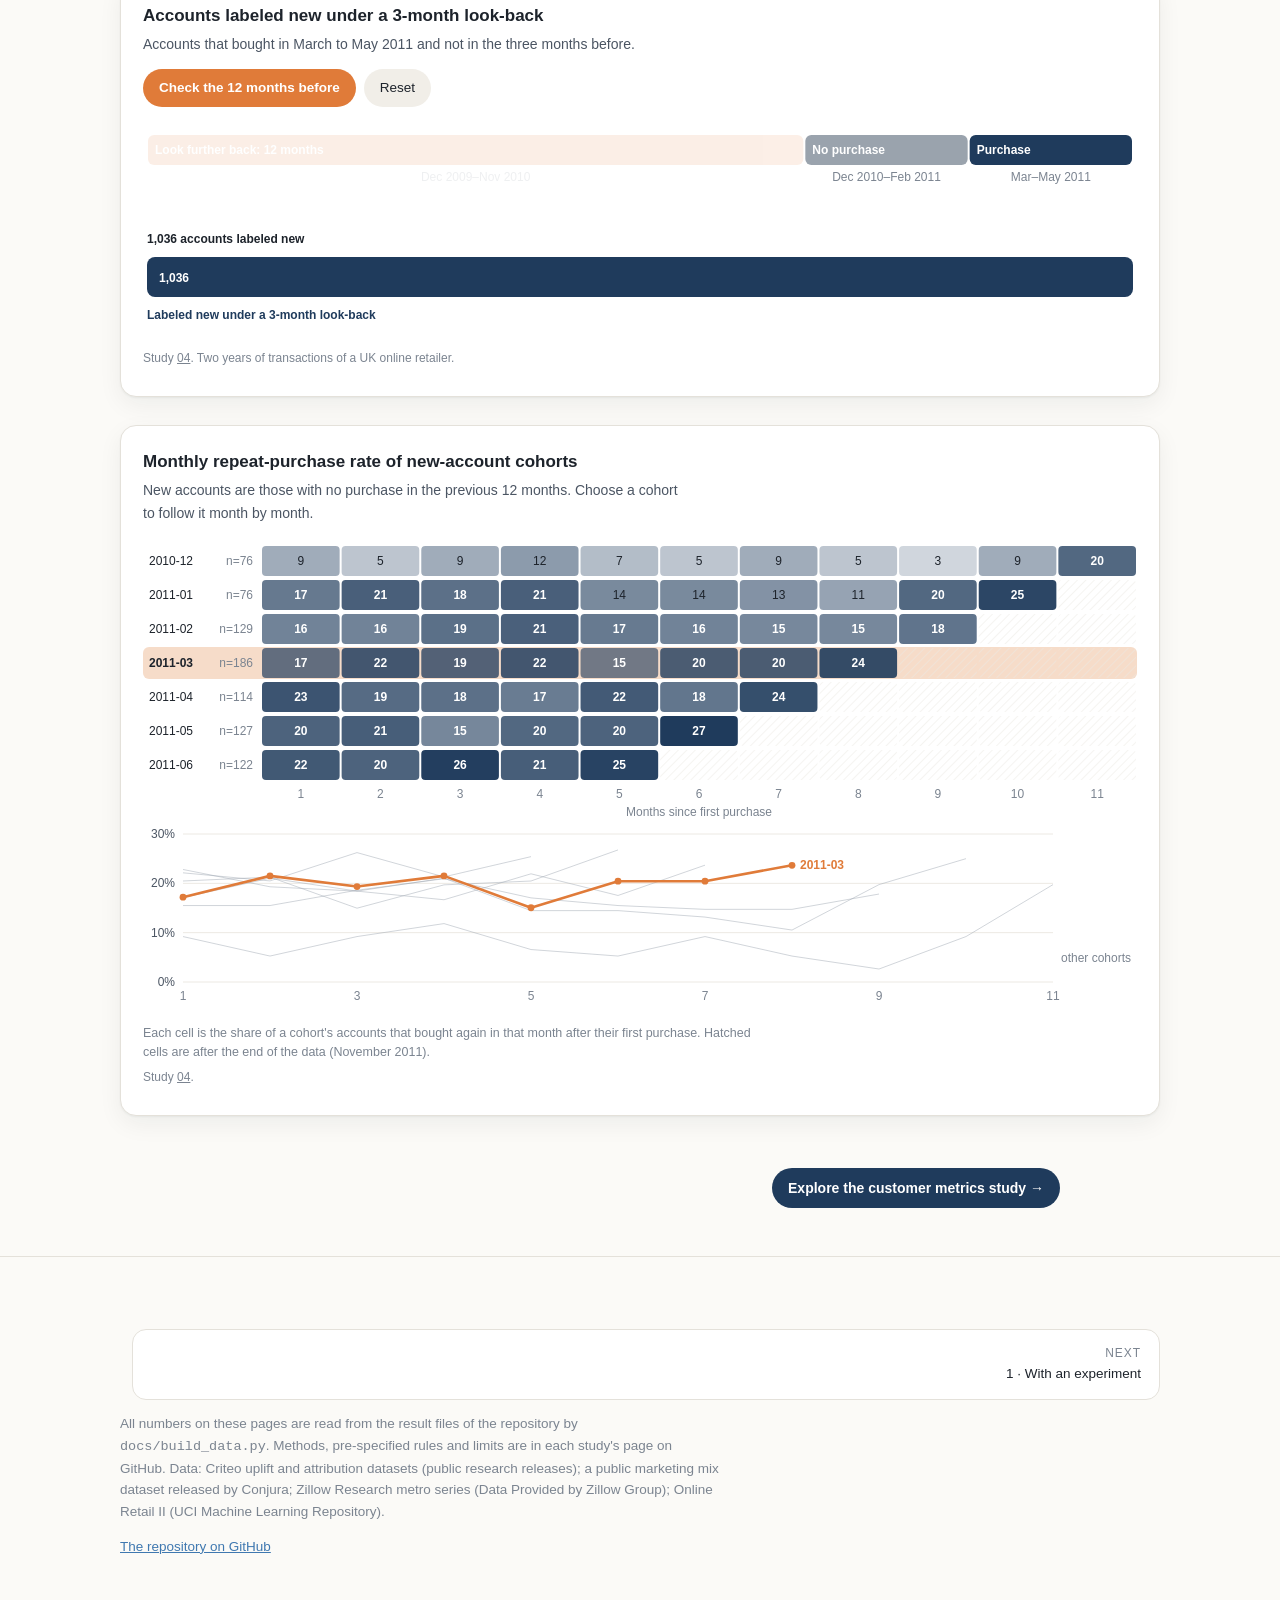
==== commit ecdc682d: "Redesign 02e and 02f, and show that visits rank segments in 03d - 02e, third design: logs of 1.4 to " ====
--- a/docs/index.html
+++ b/docs/index.html
@@ -74,9 +74,9 @@
 
   <div class="card">
     <h3>What a targeting policy is worth, estimated from a biased log</h3>
-    <p class="sub">The same check for a decision not yet taken: 200 logs that favor likely visitors, each estimate set against a feature-adjusted benchmark from the experiment. Dots are averages over logs; one log is much less exact. Choose how strong the bias is and which policy to value.</p>
+    <p class="sub">The same check for a decision not yet taken: logs of about 1.6 million users that favor likely visitors, each estimate set against a feature-adjusted benchmark from the experiment. In the moderate setting one log's doubly robust estimate is off by about 3%. Choose how strong the bias is and which policy to value.</p>
     <div class="ctrl"><div class="seg" id="seg-02e-set"></div></div><div class="ctrl"><div class="seg" id="seg-02e-pol"></div></div><div class="ctrl"><div class="seg" id="seg-02e-zoom"></div></div><div id="c-02e"></div><div class="readout" id="ro-02e"></div>
-    <p class="src">Study <a href="https://github.com/lyz44git/ad-measurement-and-metrics/tree/main/02_without_an_experiment/02e_off_policy_evaluation">02e</a>. Extra visits per 1,000 users; dots are means over 200 logs, bars the middle 95% of logs, the shaded band the benchmark with its 95% interval.</p>
+    <p class="src">Study <a href="https://github.com/lyz44git/ad-measurement-and-metrics/tree/main/02_without_an_experiment/02e_off_policy_evaluation">02e</a>. Extra visits per 1,000 users; dots are means over the logs, bars the middle 95% of logs, the shaded band the benchmark with its 95% interval.</p>
   </div>
 
   <div class="card">
@@ -98,9 +98,9 @@
 
   <div class="card">
     <h3>A bidder's model is trained before its conversions arrive</h3>
-    <p class="sub">Predicted over actual conversions for models retrained before the labels arrive, scored on the next three days against 30-day labels. Choose the retraining day.</p>
+    <p class="sub">Predicted over actual conversions within 14 days, for networks retrained each day before the labels arrive and scored on that day. A delay model brings an 11.5% shortfall to 1.8% over. Choose all nine days or one.</p>
     <div class="ctrl"><div class="seg" id="seg-02f-cal"></div></div><div id="c-02f-cal"></div><div class="readout" id="ro-02f-cal"></div>
-    <p class="src">Study <a href="https://github.com/lyz44git/ad-measurement-and-metrics/tree/main/02_without_an_experiment/02f_delayed_conversions">02f</a>. 16.5 million impressions of the same log; the shaded band is the pre-specified 0.90 to 1.10.</p>
+    <p class="src">Study <a href="https://github.com/lyz44git/ad-measurement-and-metrics/tree/main/02_without_an_experiment/02f_delayed_conversions">02f</a>. 16.5 million impressions of the same log; the shaded band is the pre-specified 0.95 to 1.05 for the nine days pooled.</p>
   </div>
 
   <div class="card">
@@ -131,10 +131,10 @@
   </div>
 
   <div class="card">
-    <h3>Can the conversion effect be read from visits instead?</h3>
-    <p class="sub">The surrogate index converts extra visits at the rate predicted for visitors of their kind.</p>
-    <div class="ctrl"><div class="seg" id="seg-03d-est"></div></div><div id="c-03d-est"></div><div class="readout" id="ro-03d-est"></div>
-    <p class="src">Study <a href="https://github.com/lyz44git/ad-measurement-and-metrics/tree/main/03_planning_a_test/03d_surrogate_outcome">03d</a>. Half of the experiment (7.0 million users); 95% intervals, the shaded band is the direct estimate's.</p>
+    <h3>Visits understate the conversion effect but find where it is</h3>
+    <p class="sub">A visit-based estimate is 42% of the conversion effect measured directly. Choosing 20 of 100 segments in a small test, though, visits pick segments with a larger conversion effect than the scarce conversions do. Choose the test size.</p>
+    <div class="ctrl"><div class="seg" id="seg-03d-choice"></div></div><div id="c-03d-choice"></div><div class="readout" id="ro-03d-choice"></div>
+    <p class="src">Study <a href="https://github.com/lyz44git/ad-measurement-and-metrics/tree/main/03_planning_a_test/03d_surrogate_outcome">03d</a>. Conversion effect of the chosen segments on the other half of the experiment, in points; dots are means over 20 samples, bars the range.</p>
   </div>
 
   <div class="row2">
@@ -186,7 +186,7 @@
   <p><a href="https://github.com/lyz44git/ad-measurement-and-metrics">The repository on GitHub</a></p>
 </div></footer>
 <div id="tip" role="tooltip"></div>
-<script src="data.js?v=20261124d"></script>
-<script src="assets/explorer.js?v=20261124d"></script>
+<script src="data.js?v=20261125a"></script>
+<script src="assets/explorer.js?v=20261125a"></script>
 </body>
 </html>
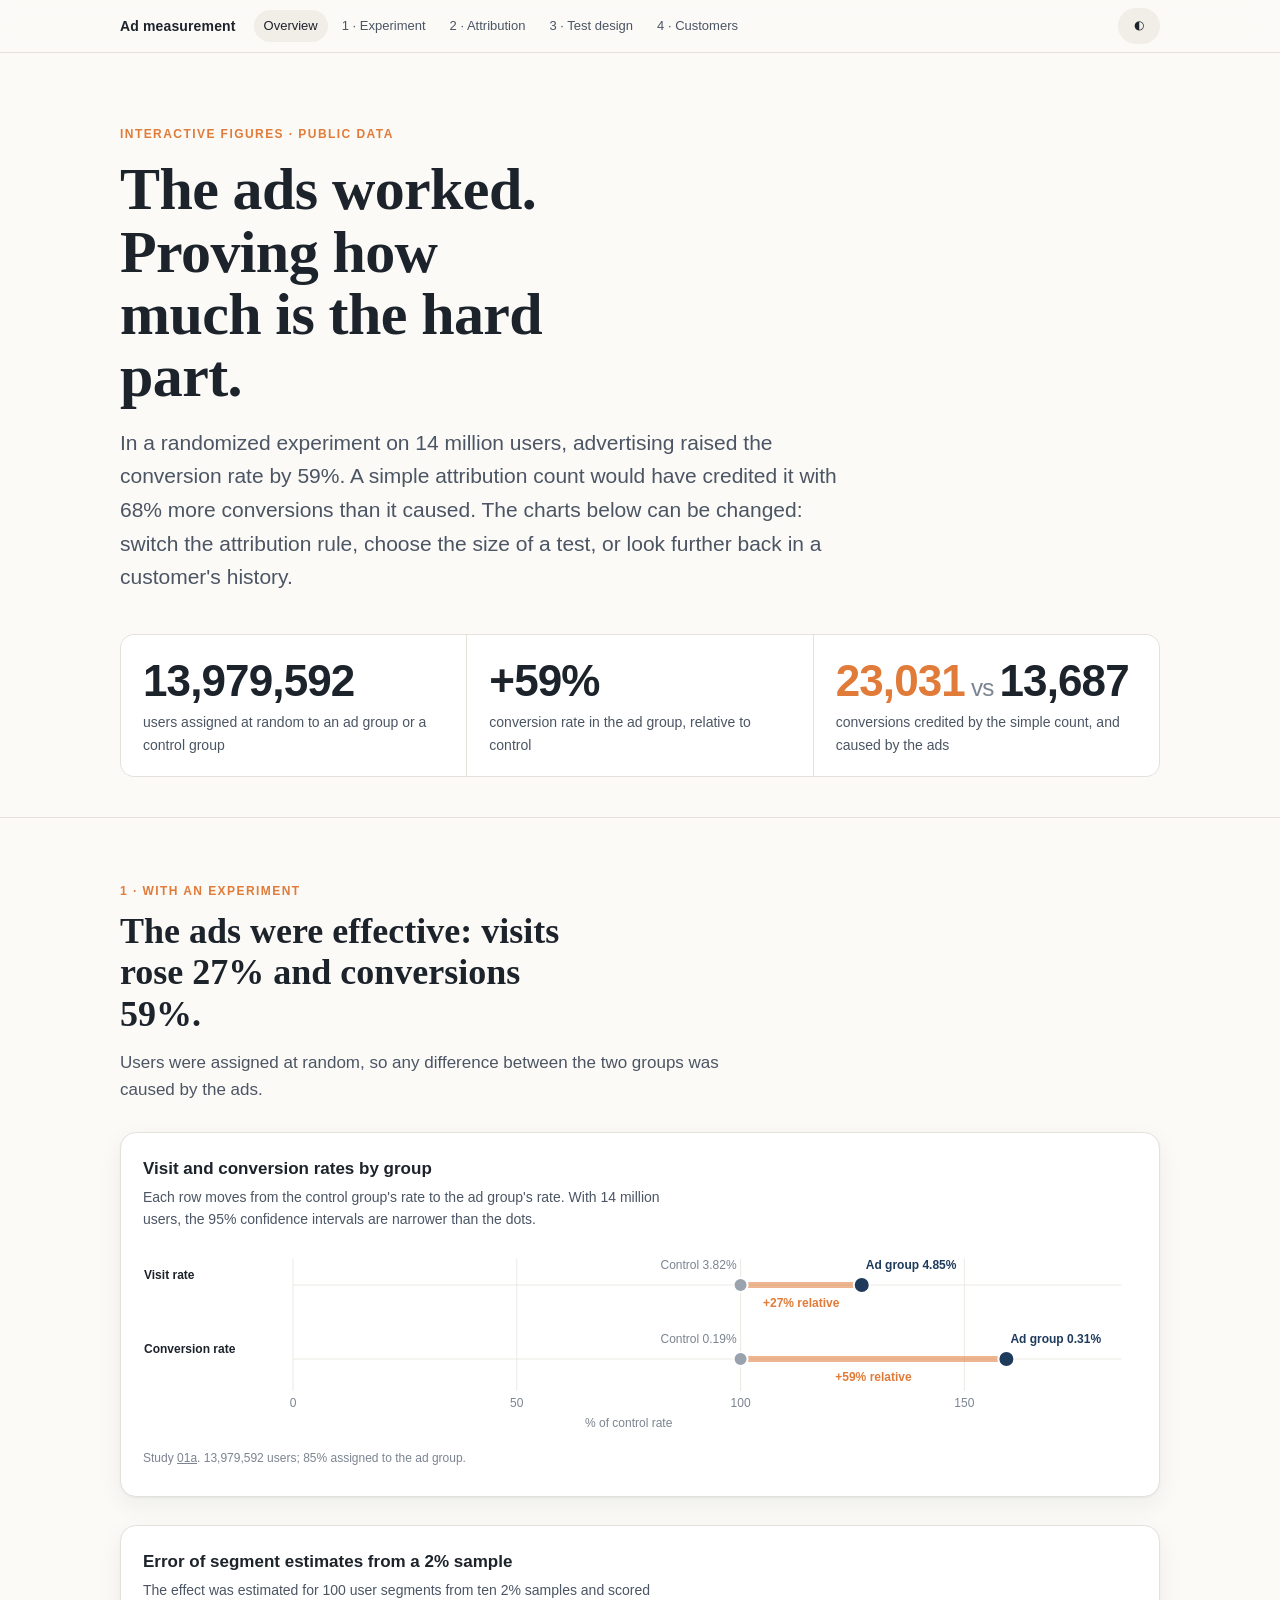
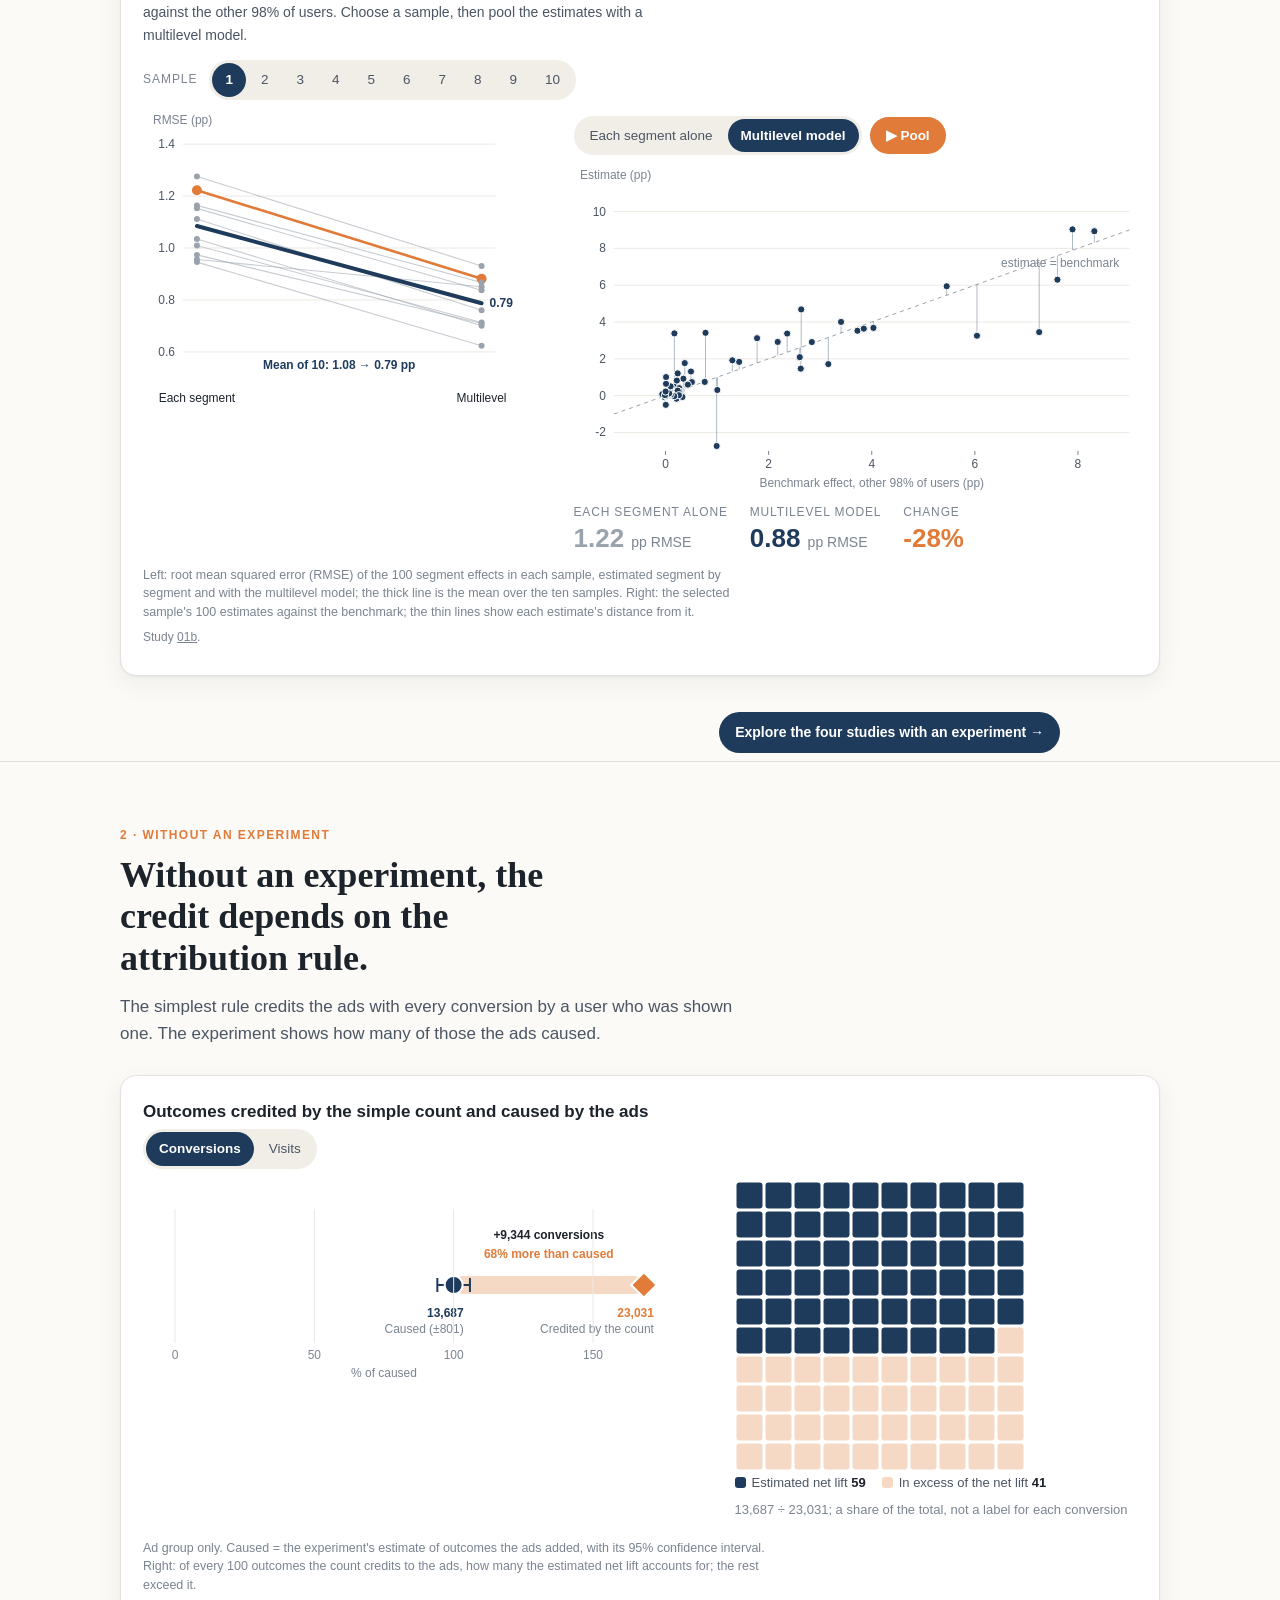
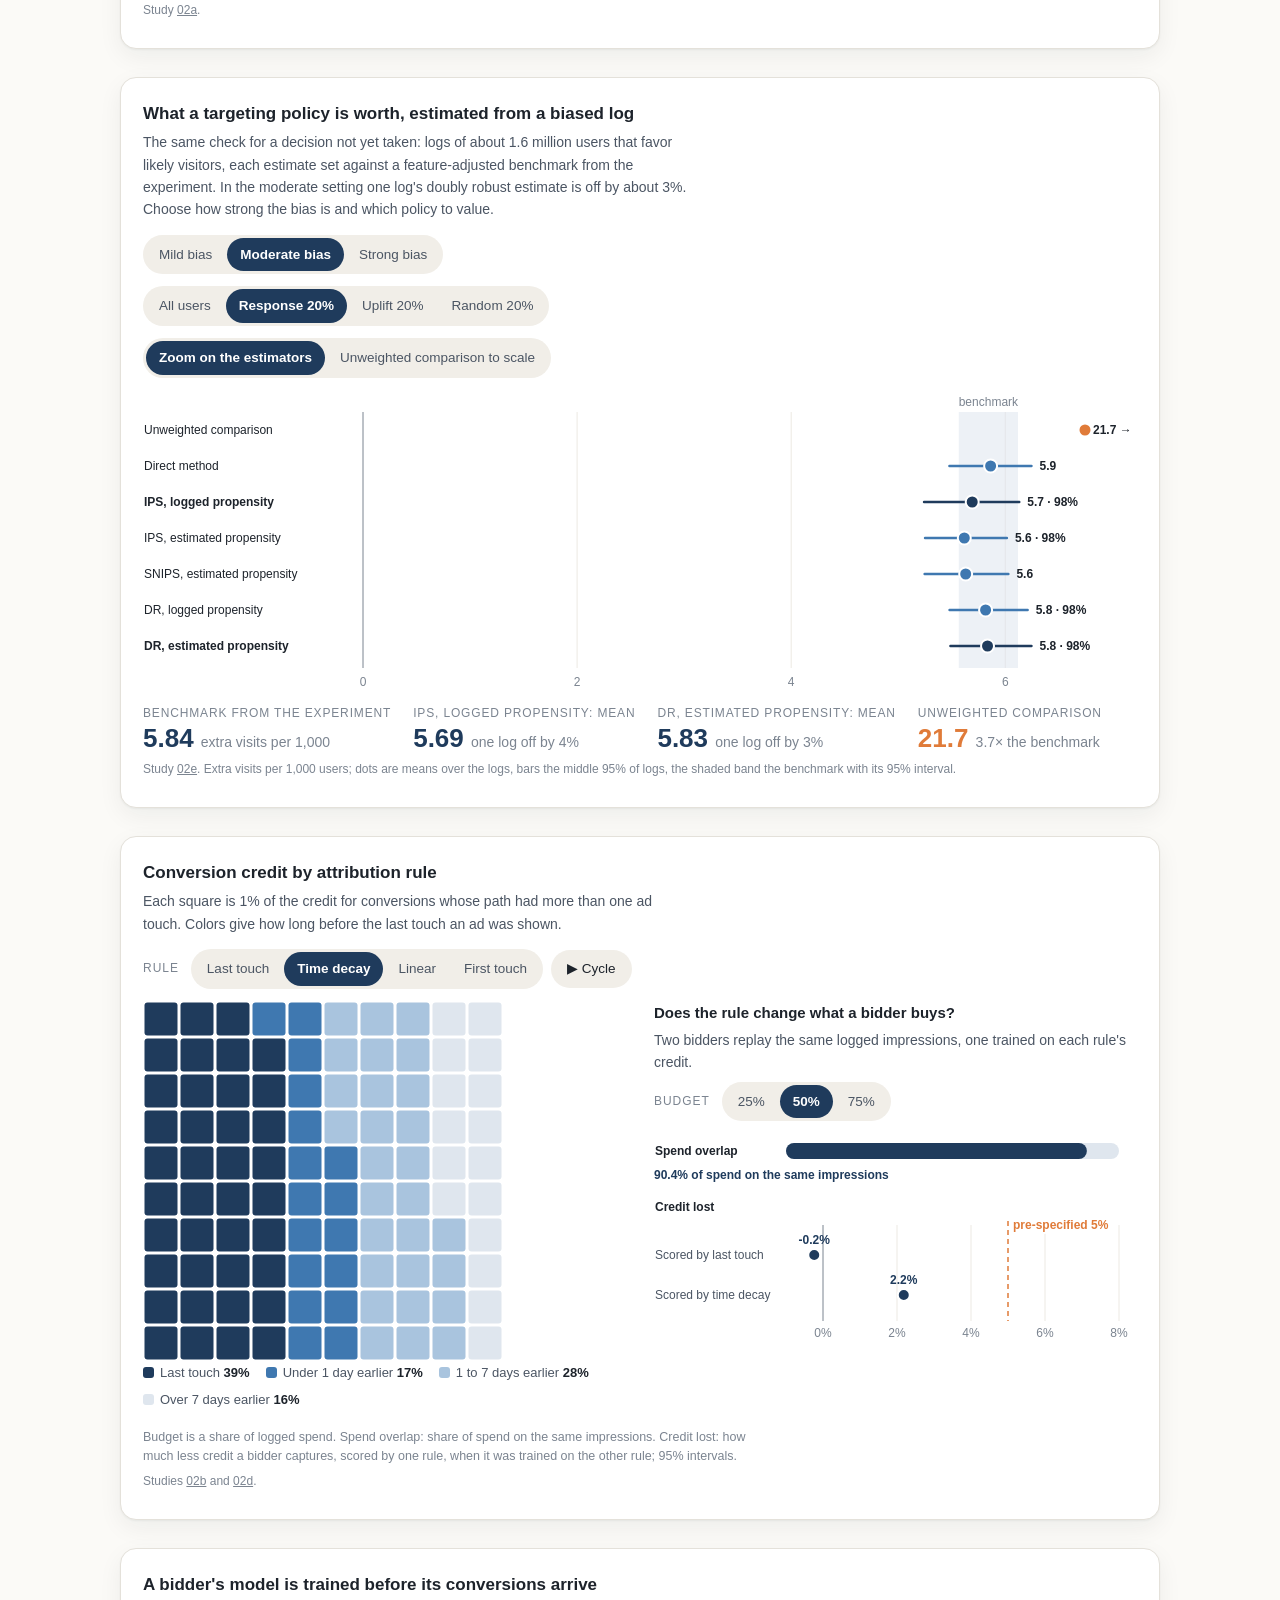
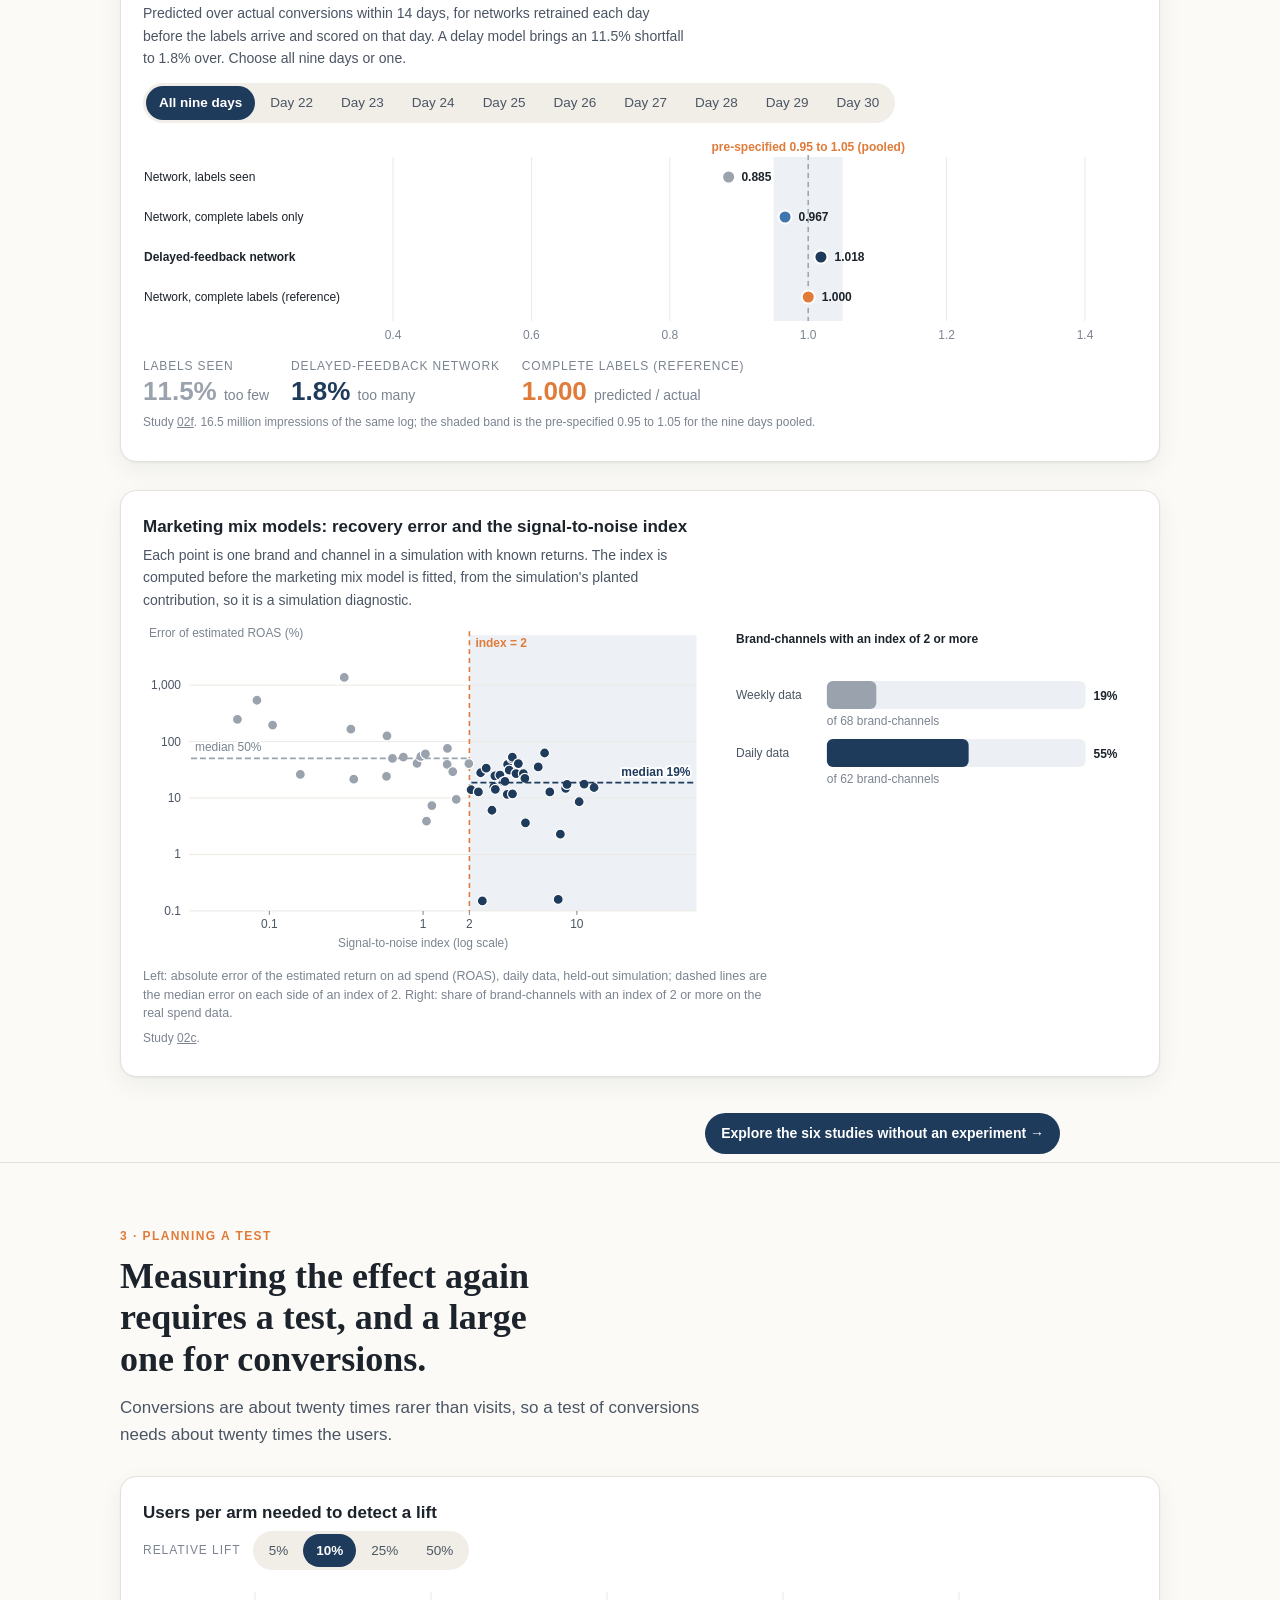
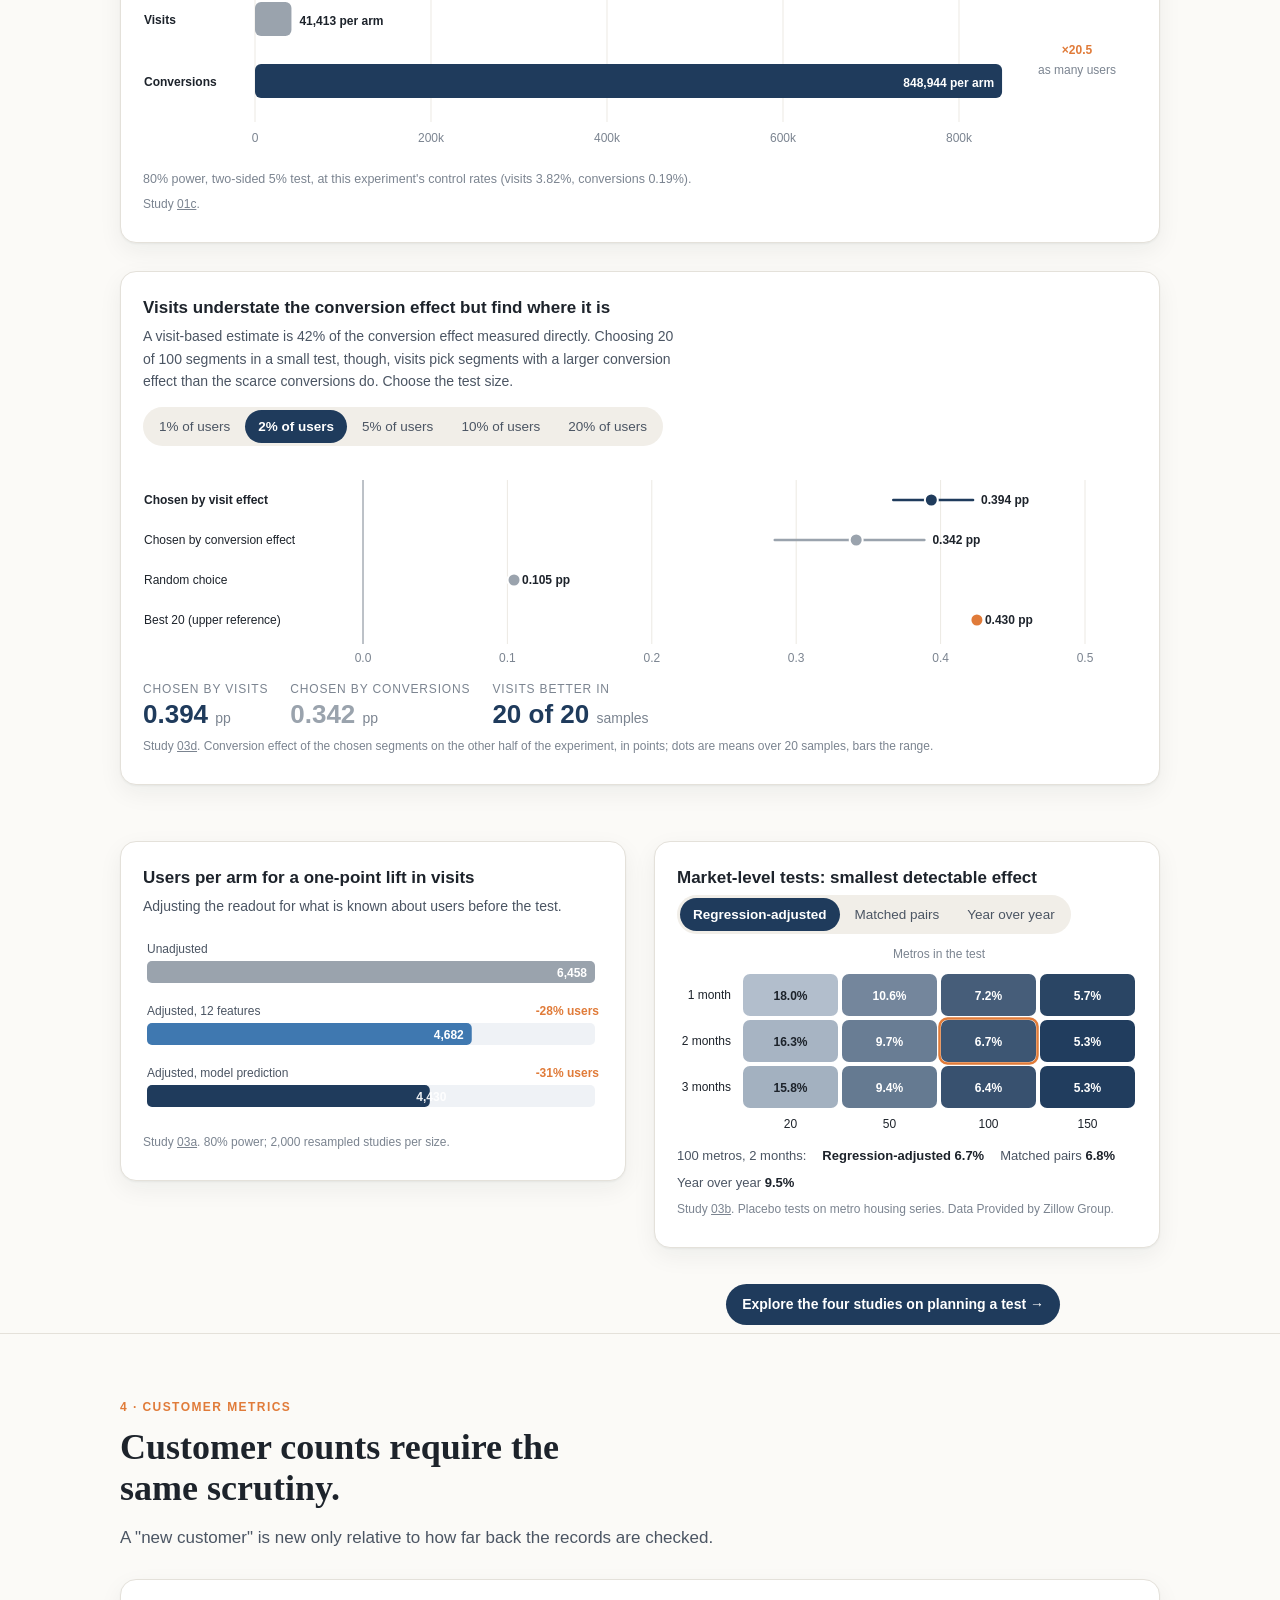
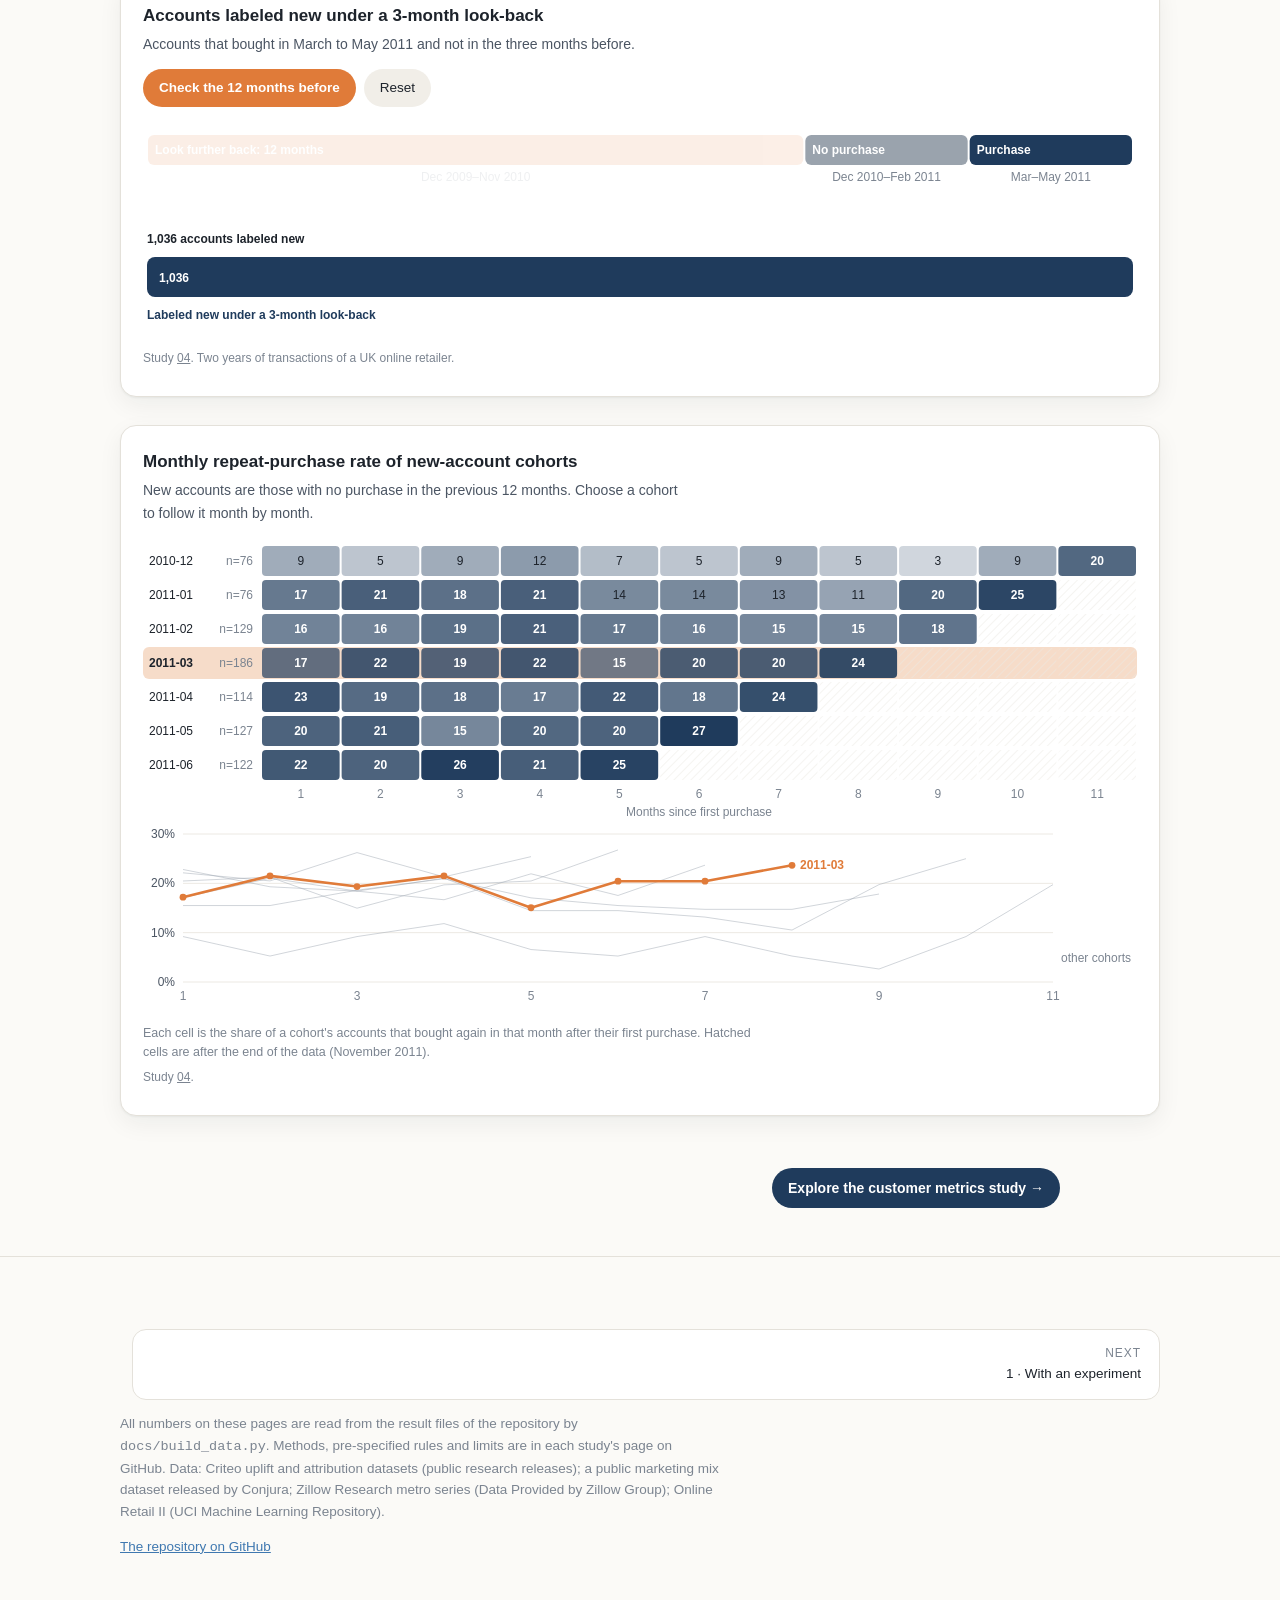
==== commit 5410ff3e: "02f follow-up 4: the corrected ranker with its level measured on the day's predictions Second attemp" ====
--- a/docs/index.html
+++ b/docs/index.html
@@ -186,7 +186,7 @@
   <p><a href="https://github.com/lyz44git/ad-measurement-and-metrics">The repository on GitHub</a></p>
 </div></footer>
 <div id="tip" role="tooltip"></div>
-<script src="data.js?v=20261125a"></script>
-<script src="assets/explorer.js?v=20261125a"></script>
+<script src="data.js?v=20261125b"></script>
+<script src="assets/explorer.js?v=20261125b"></script>
 </body>
 </html>
